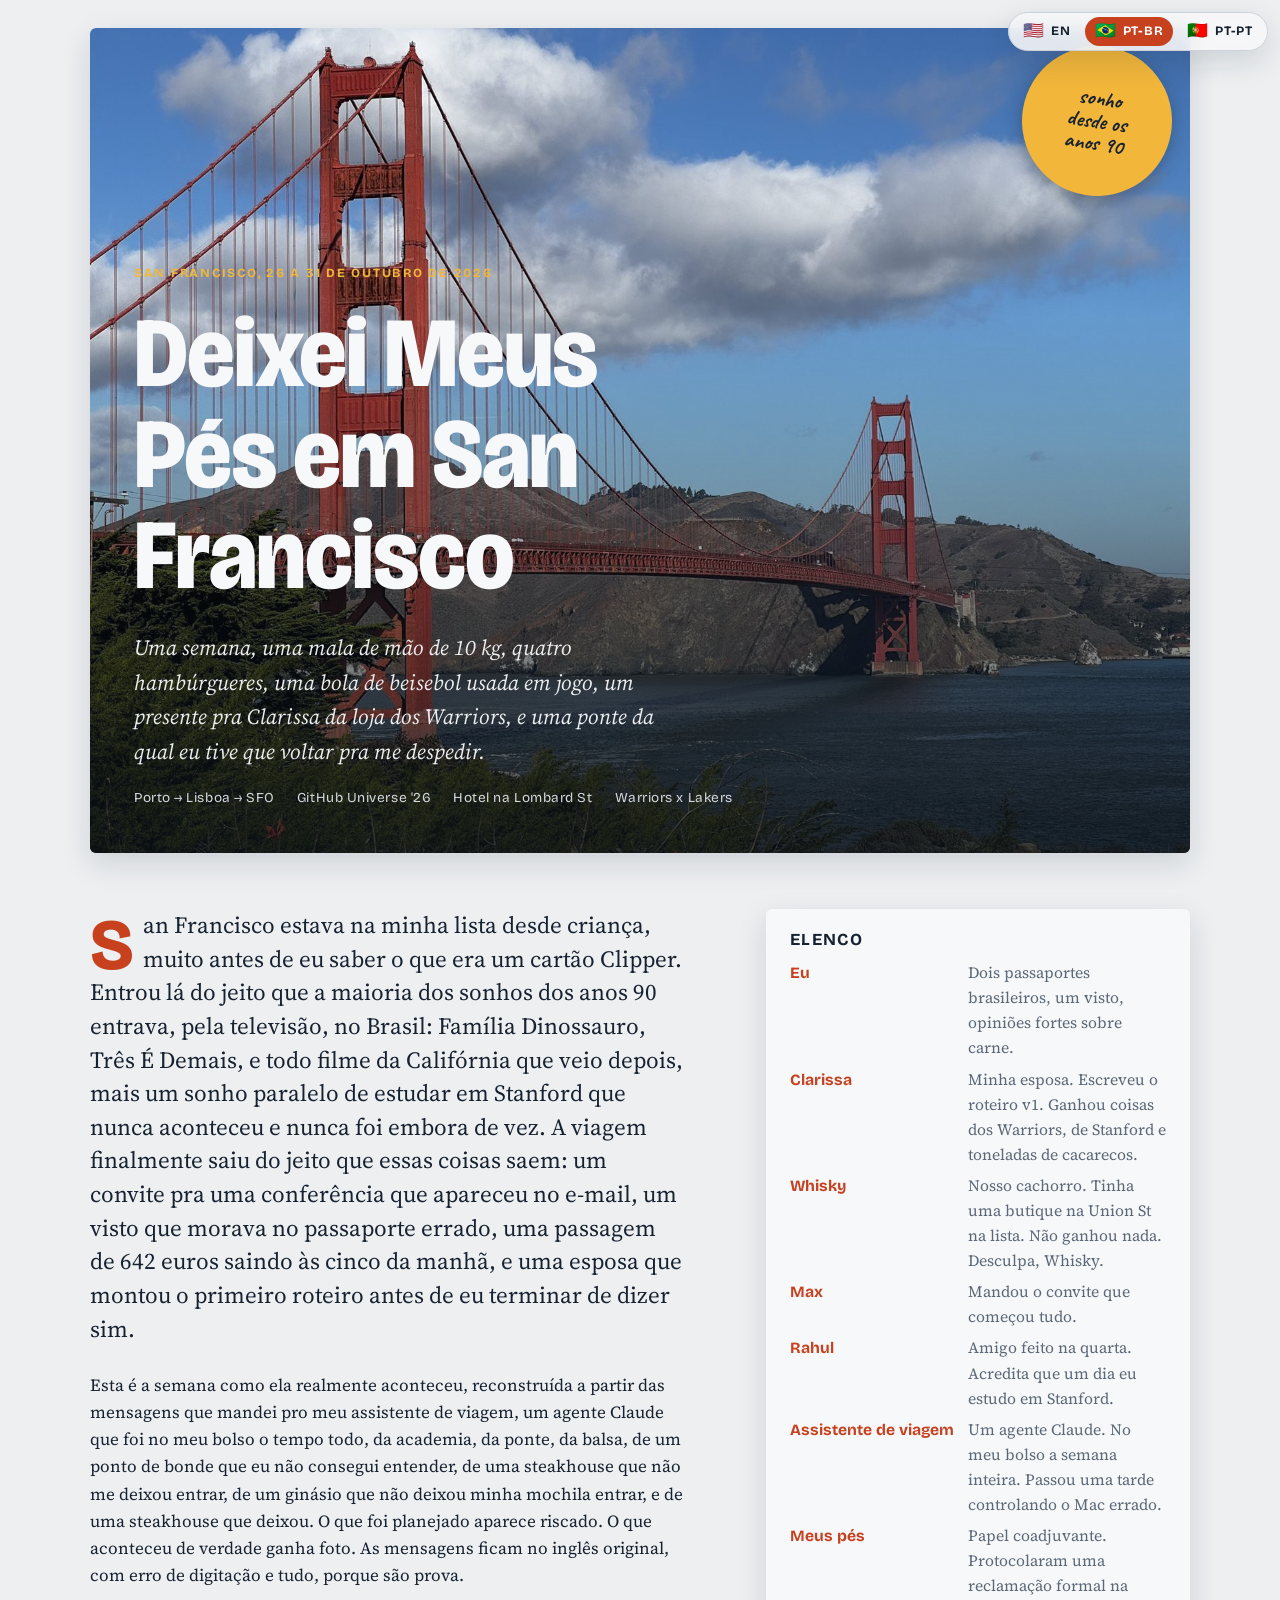
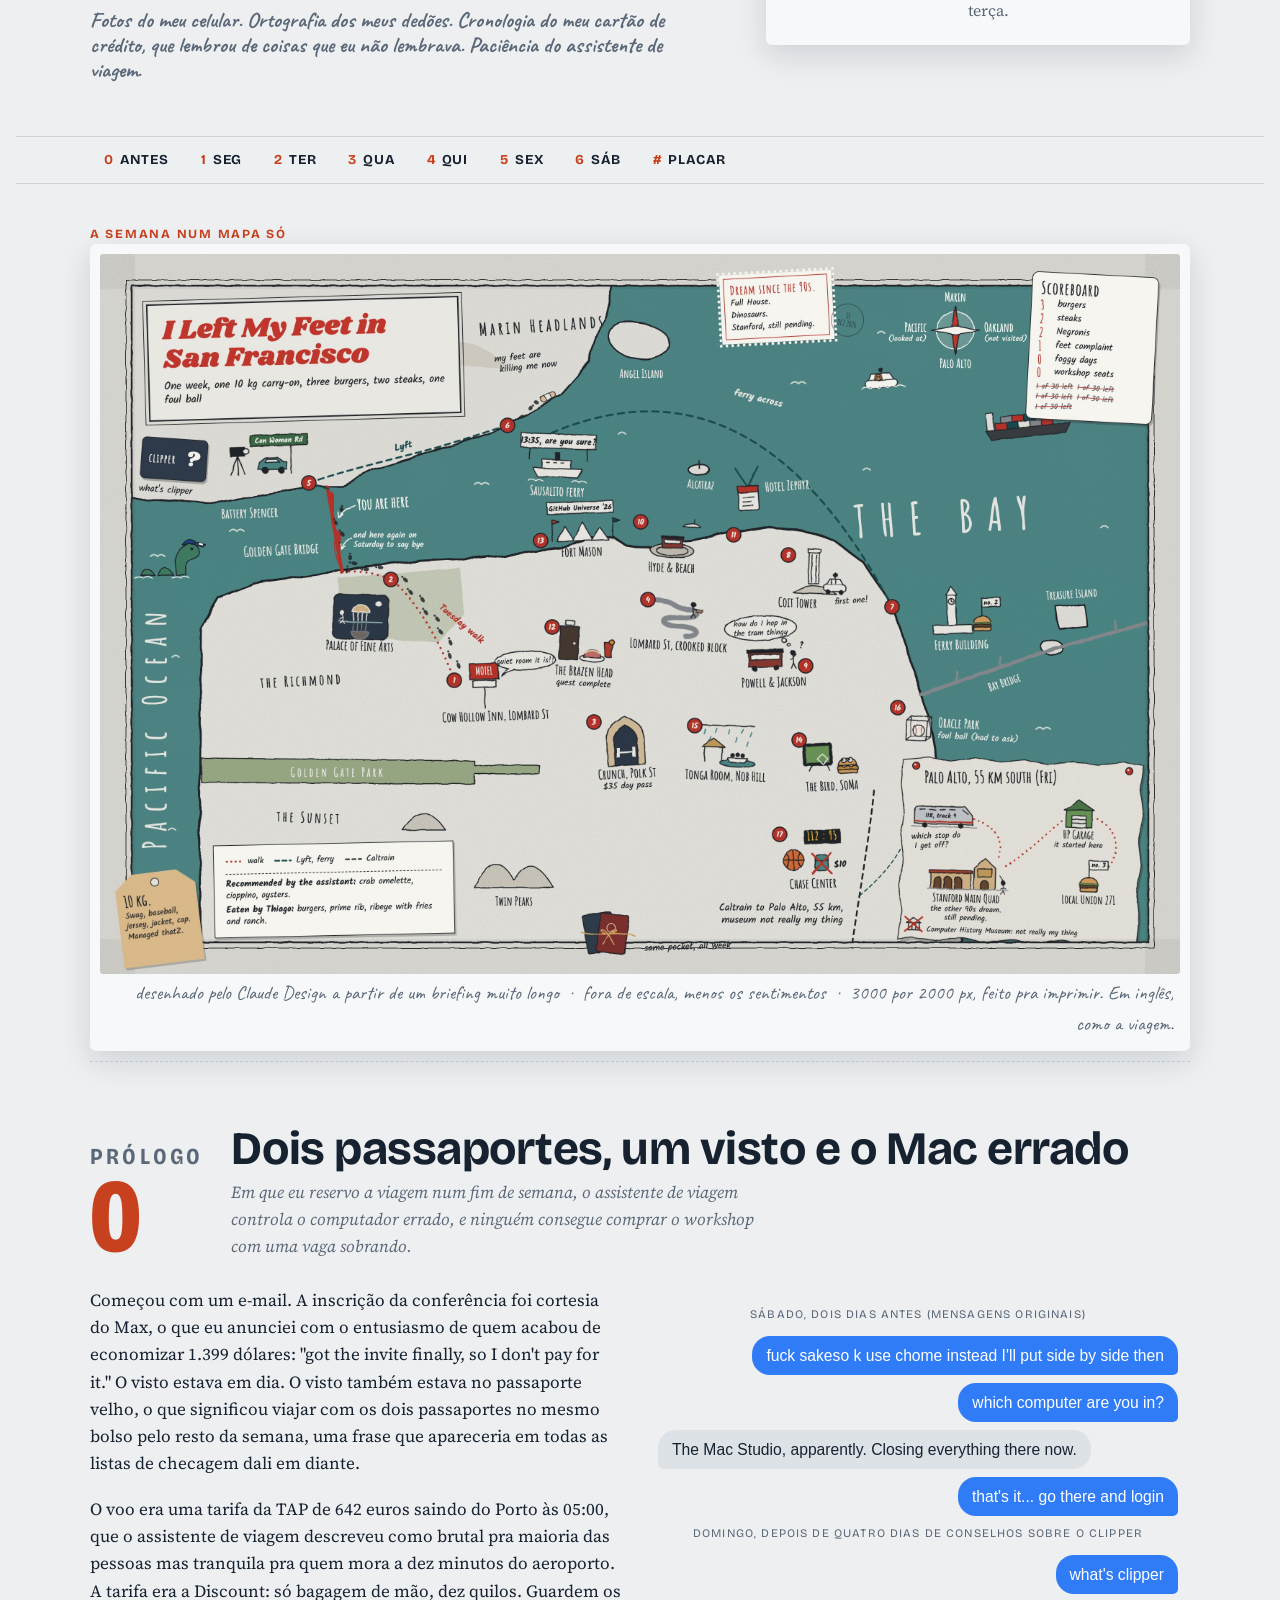
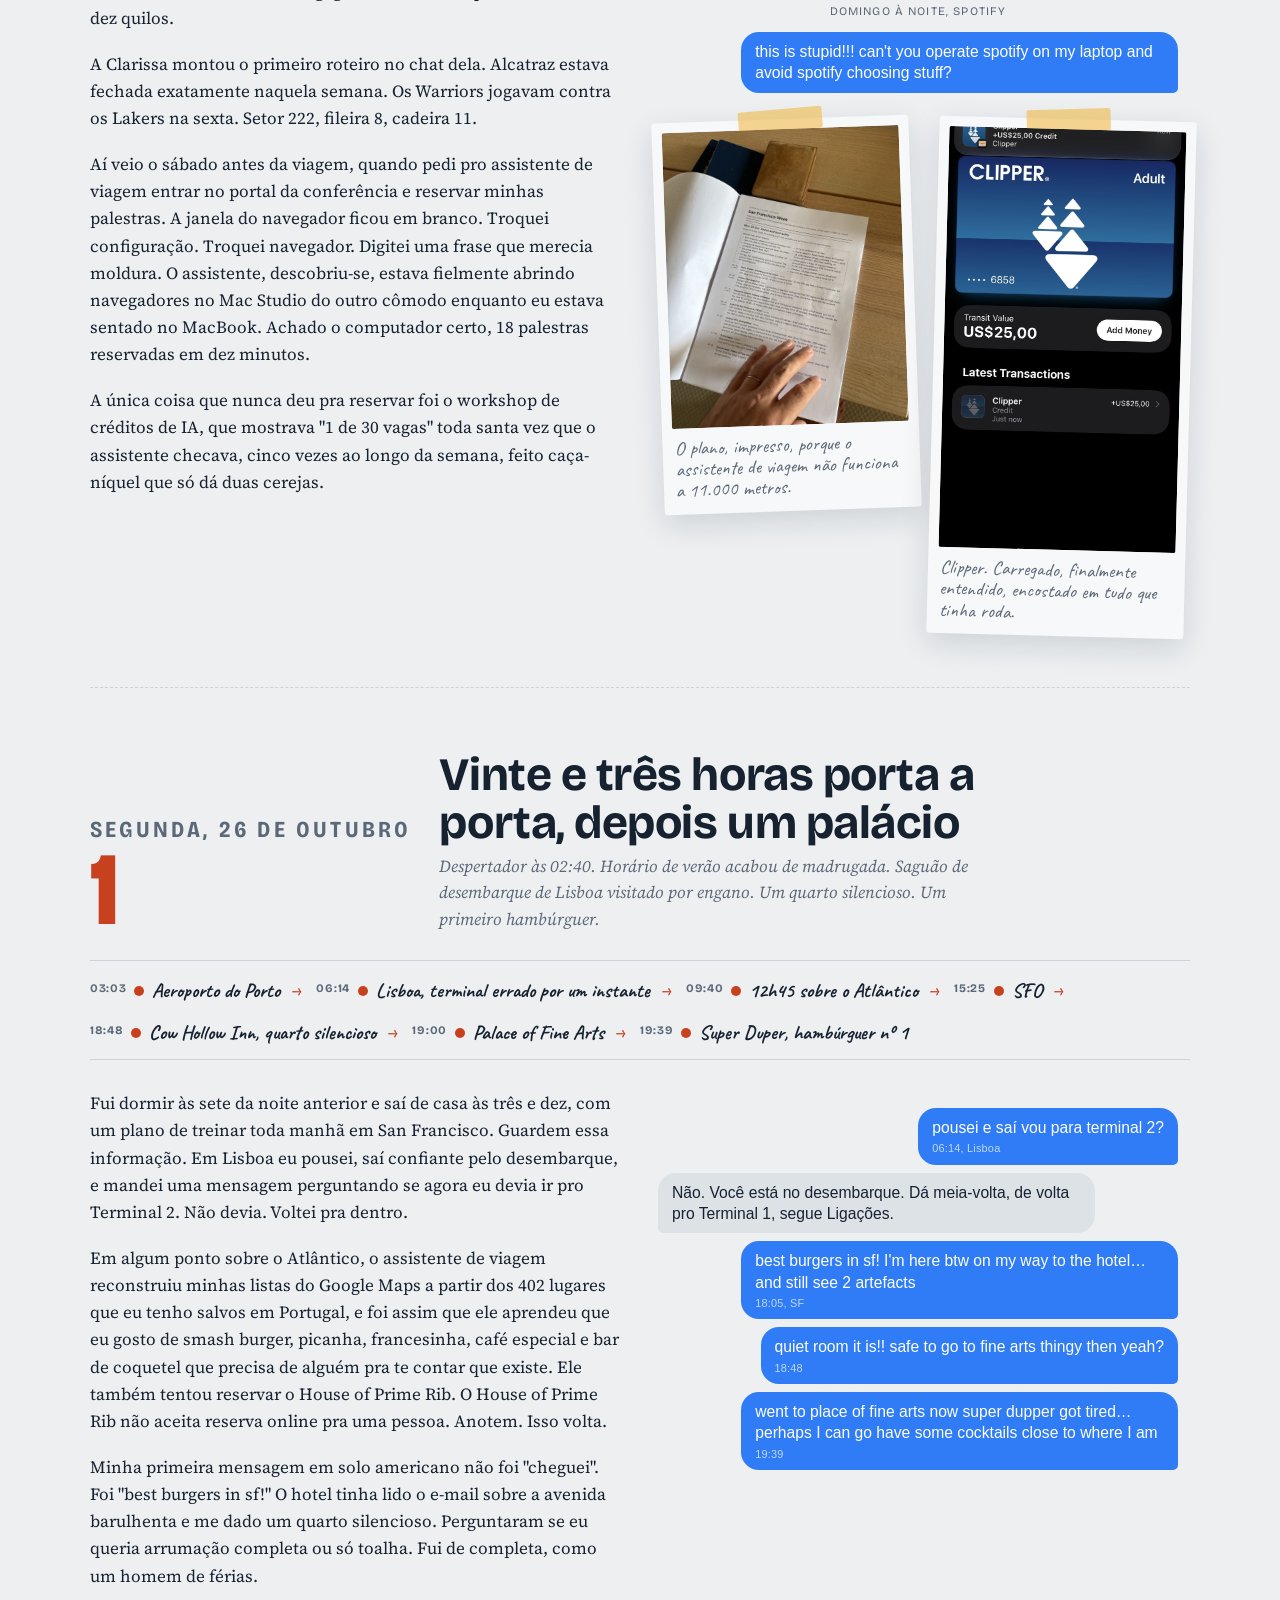
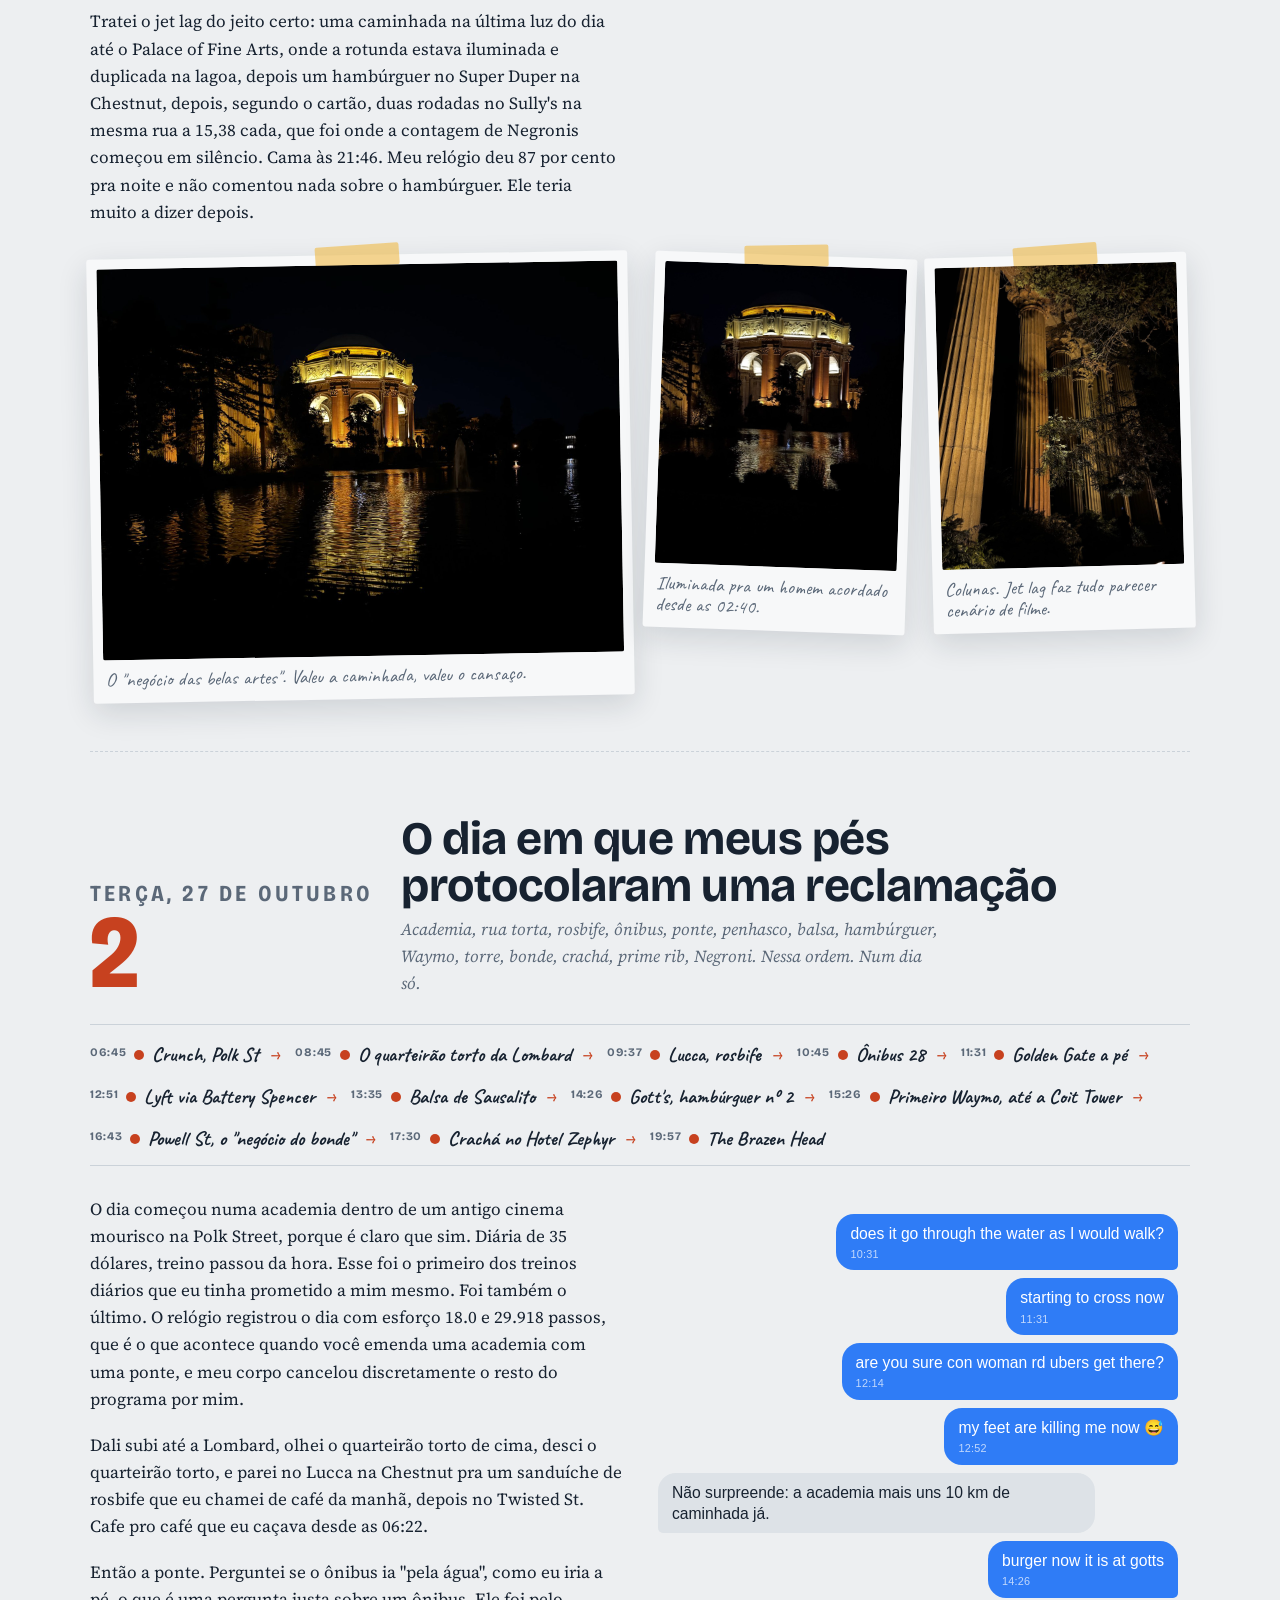
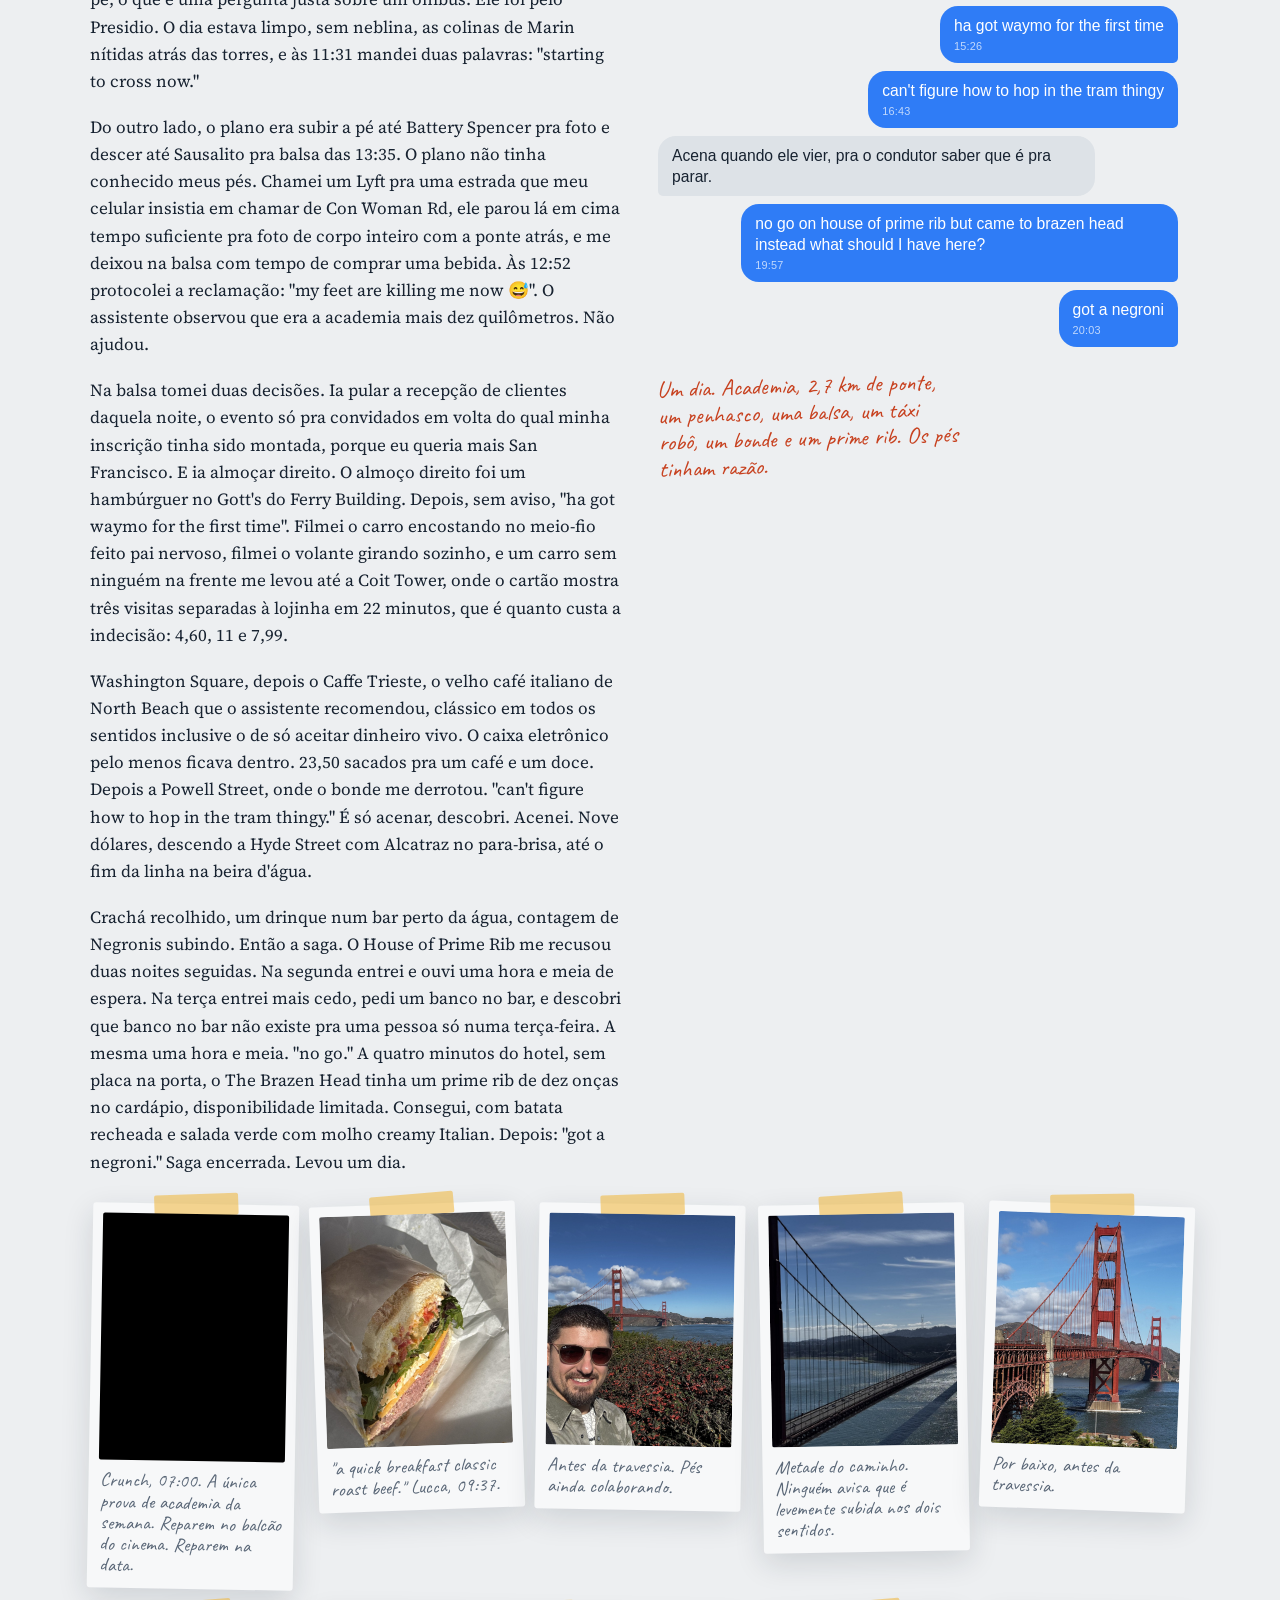
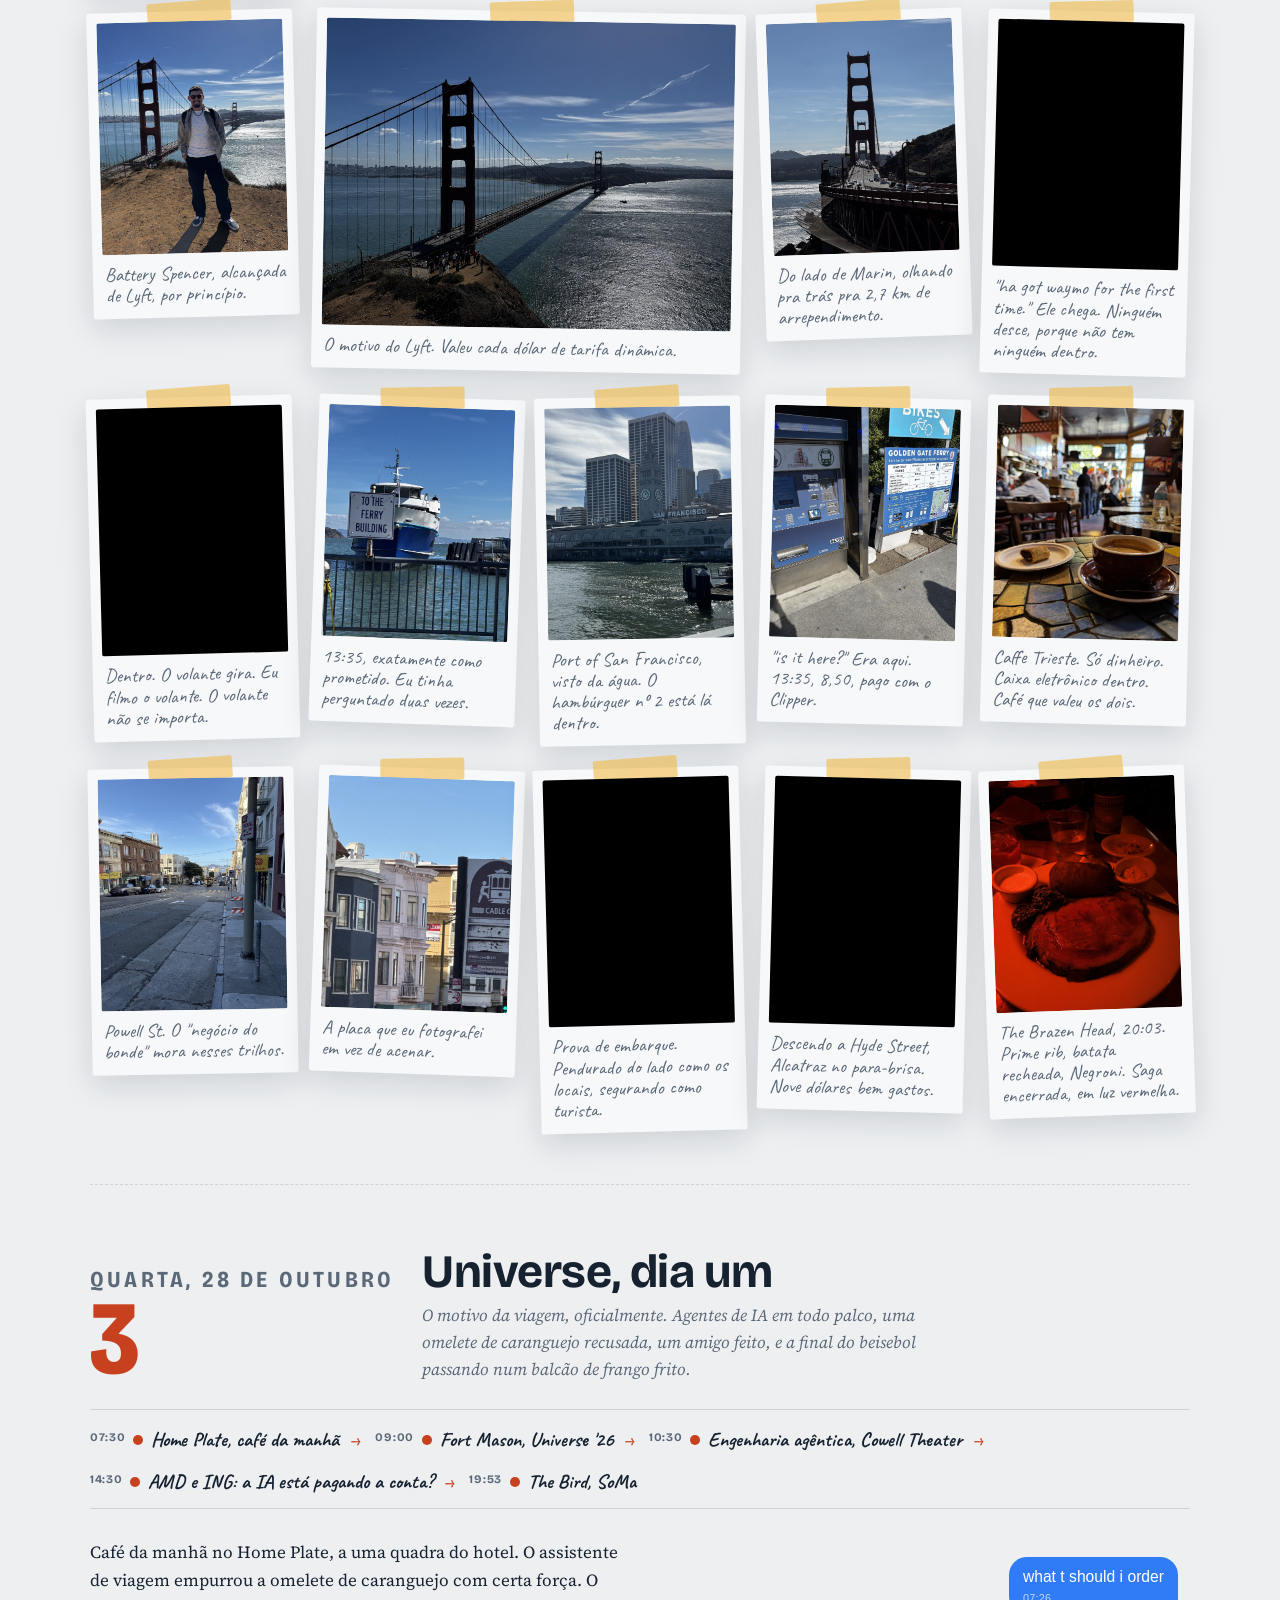
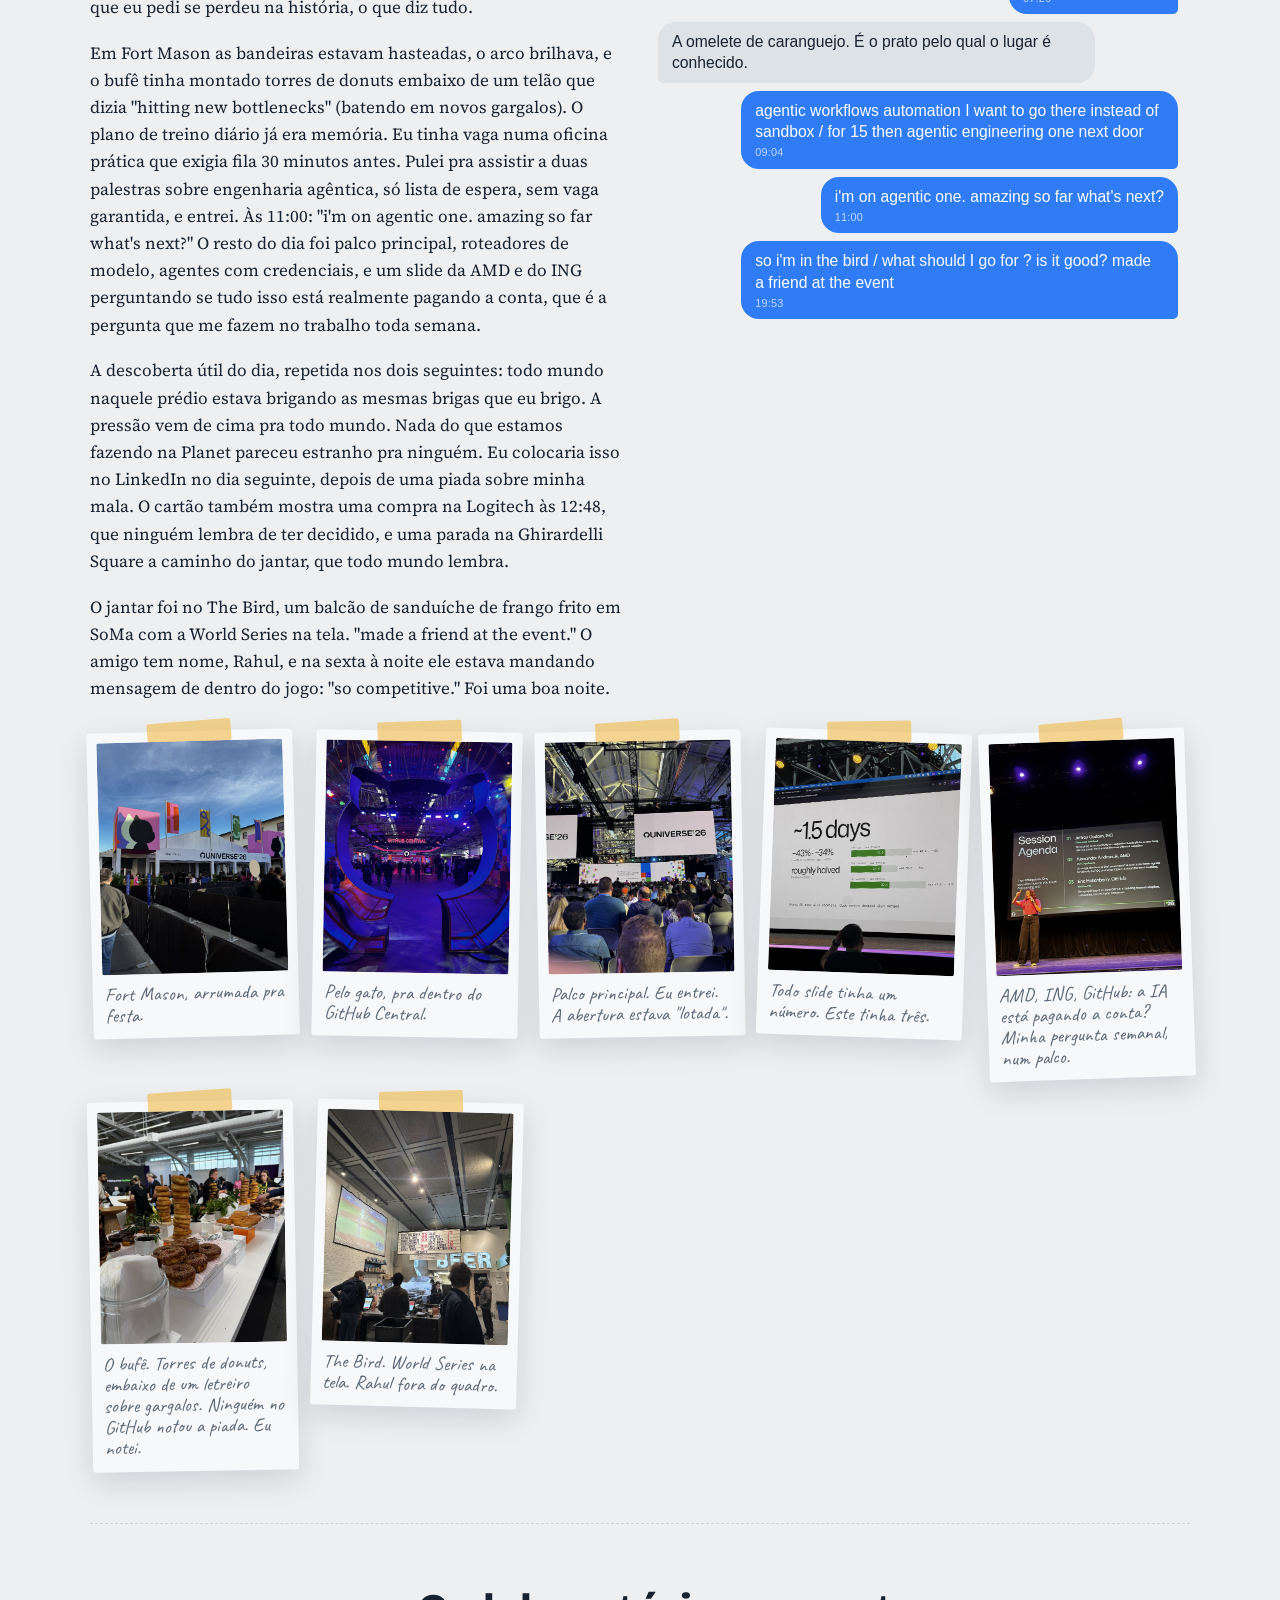
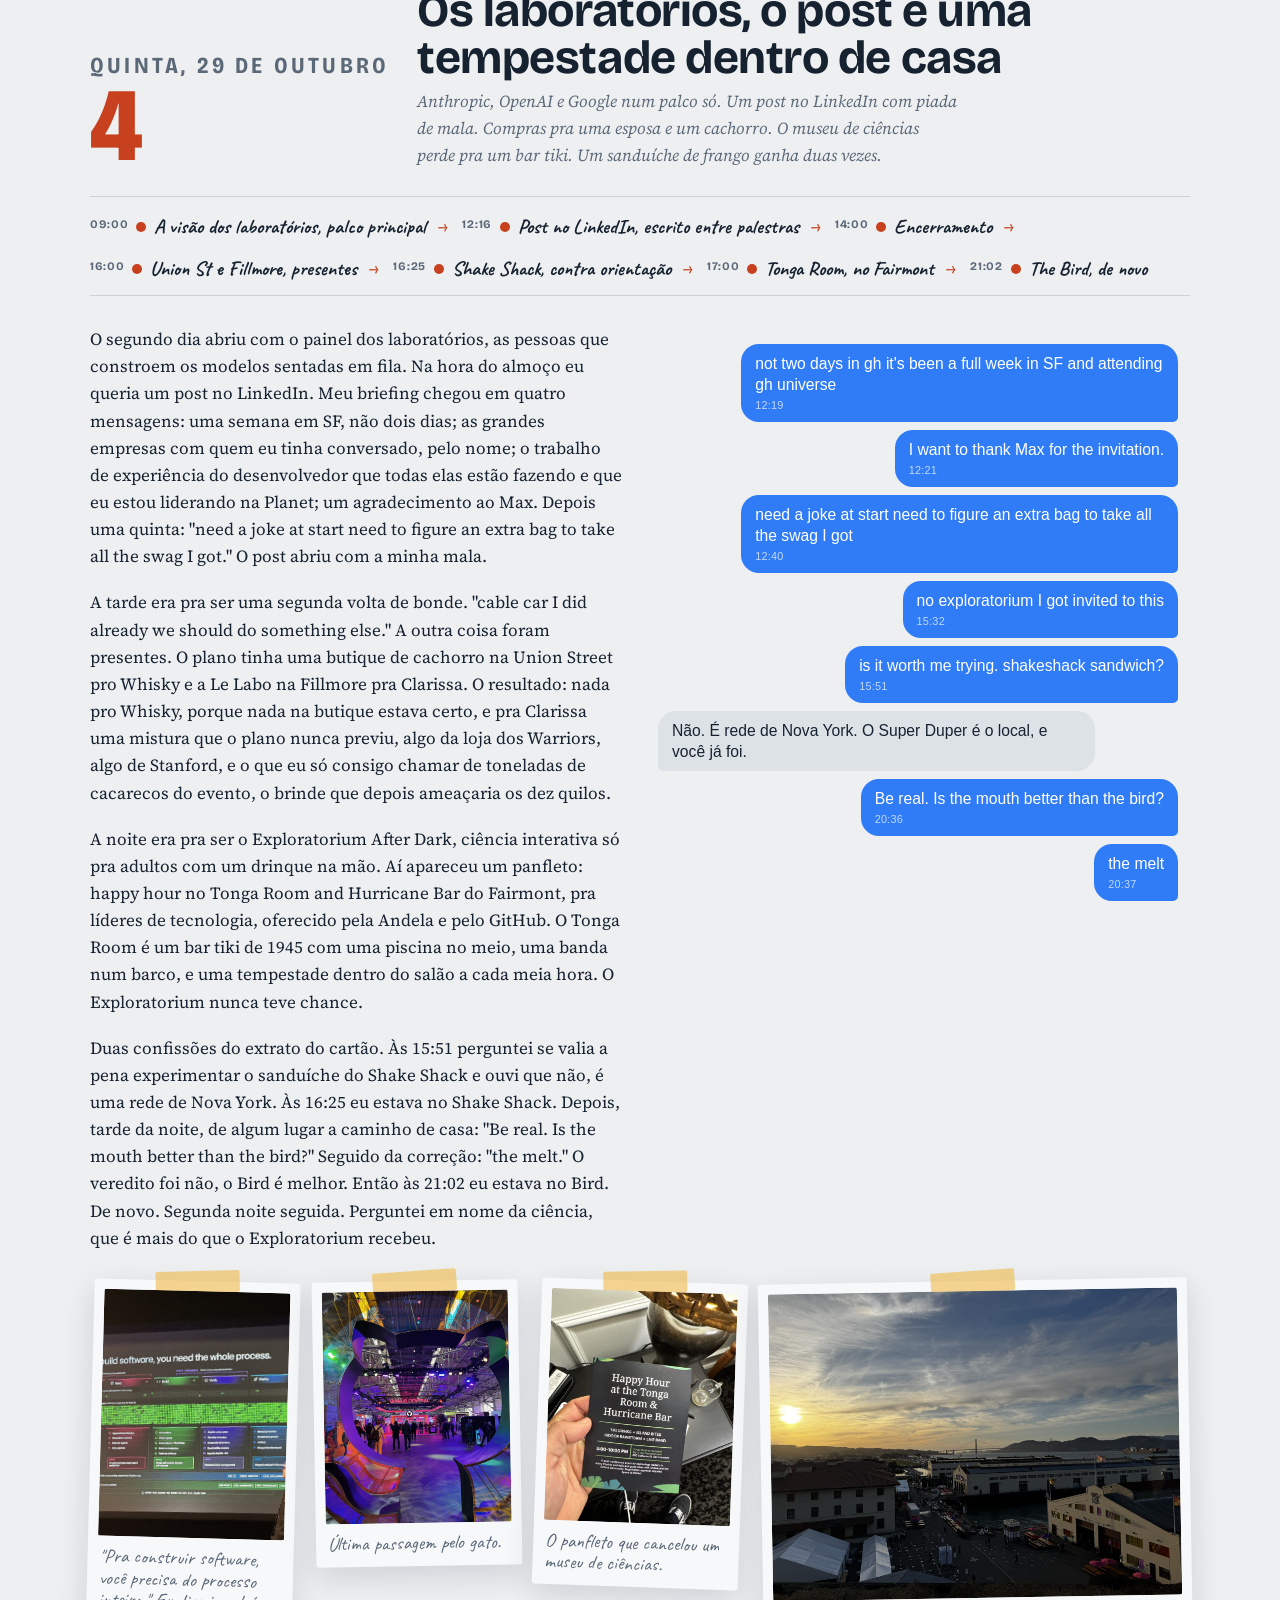
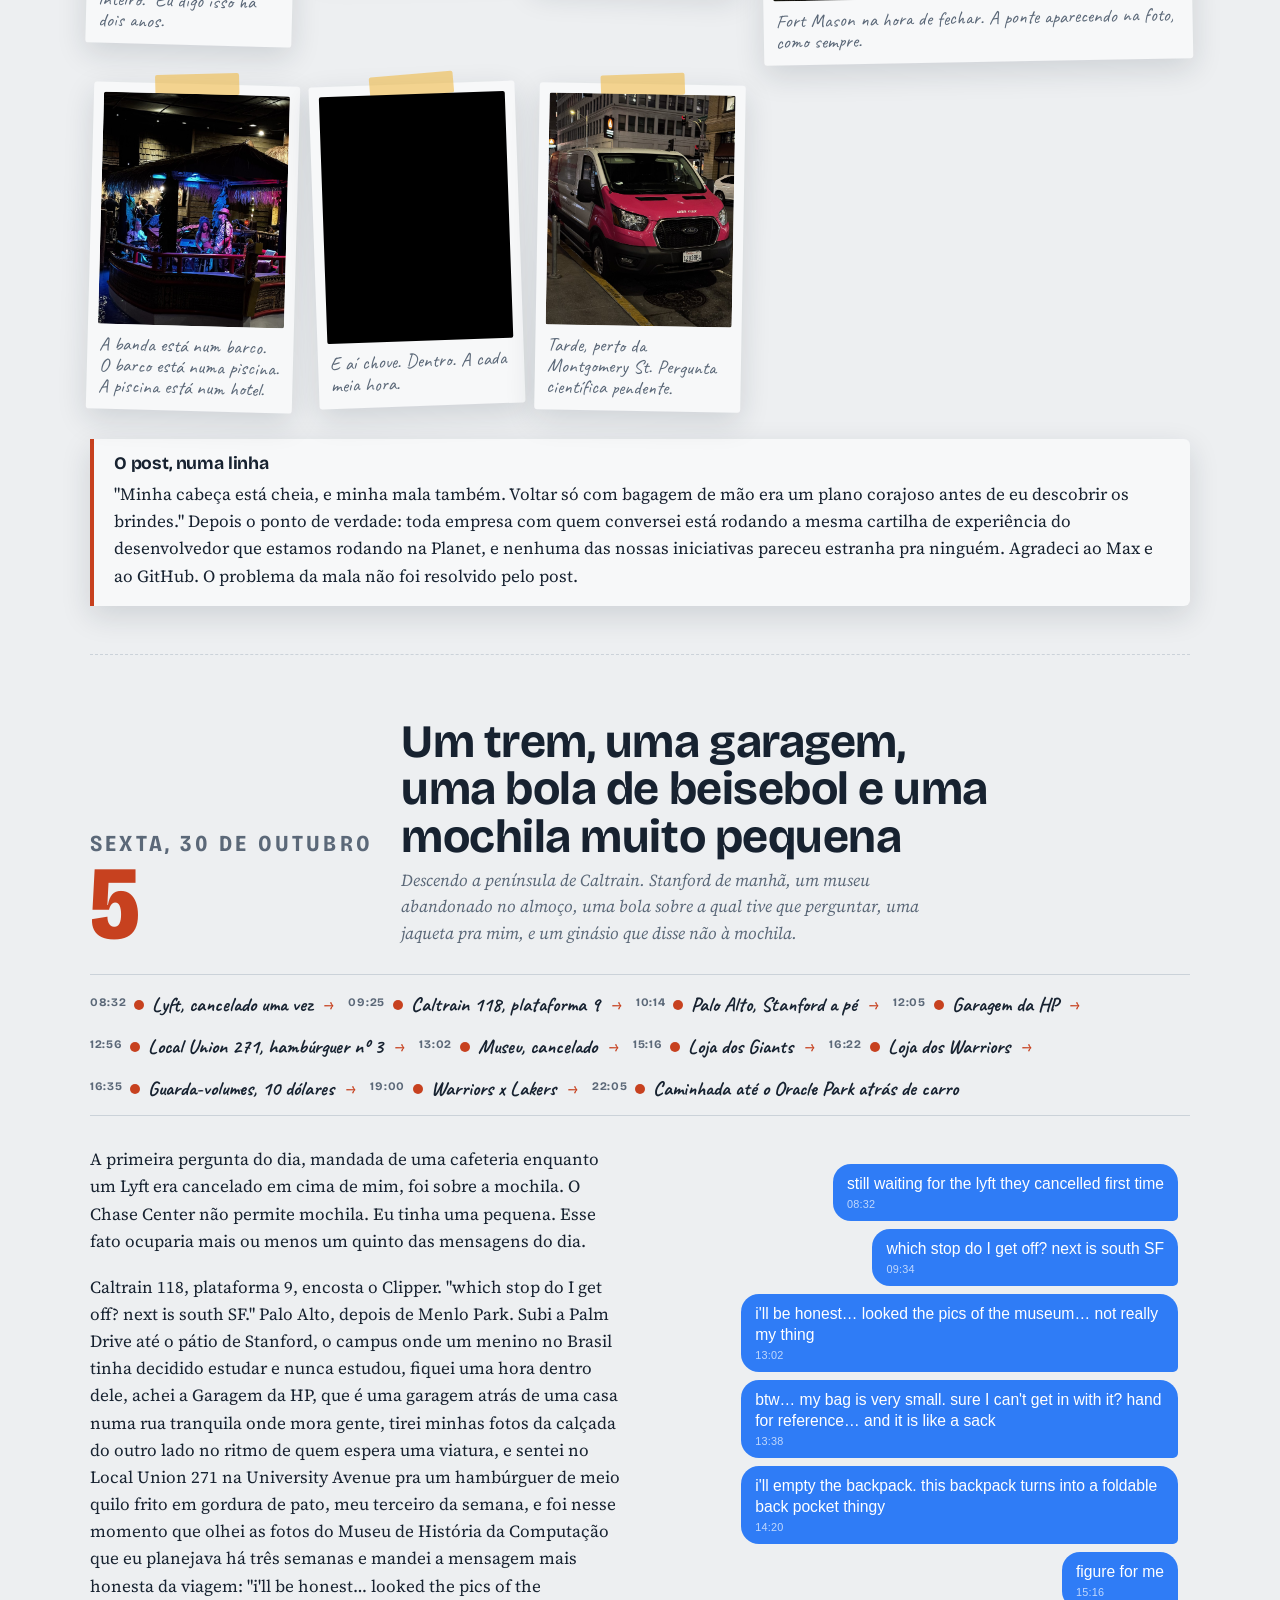
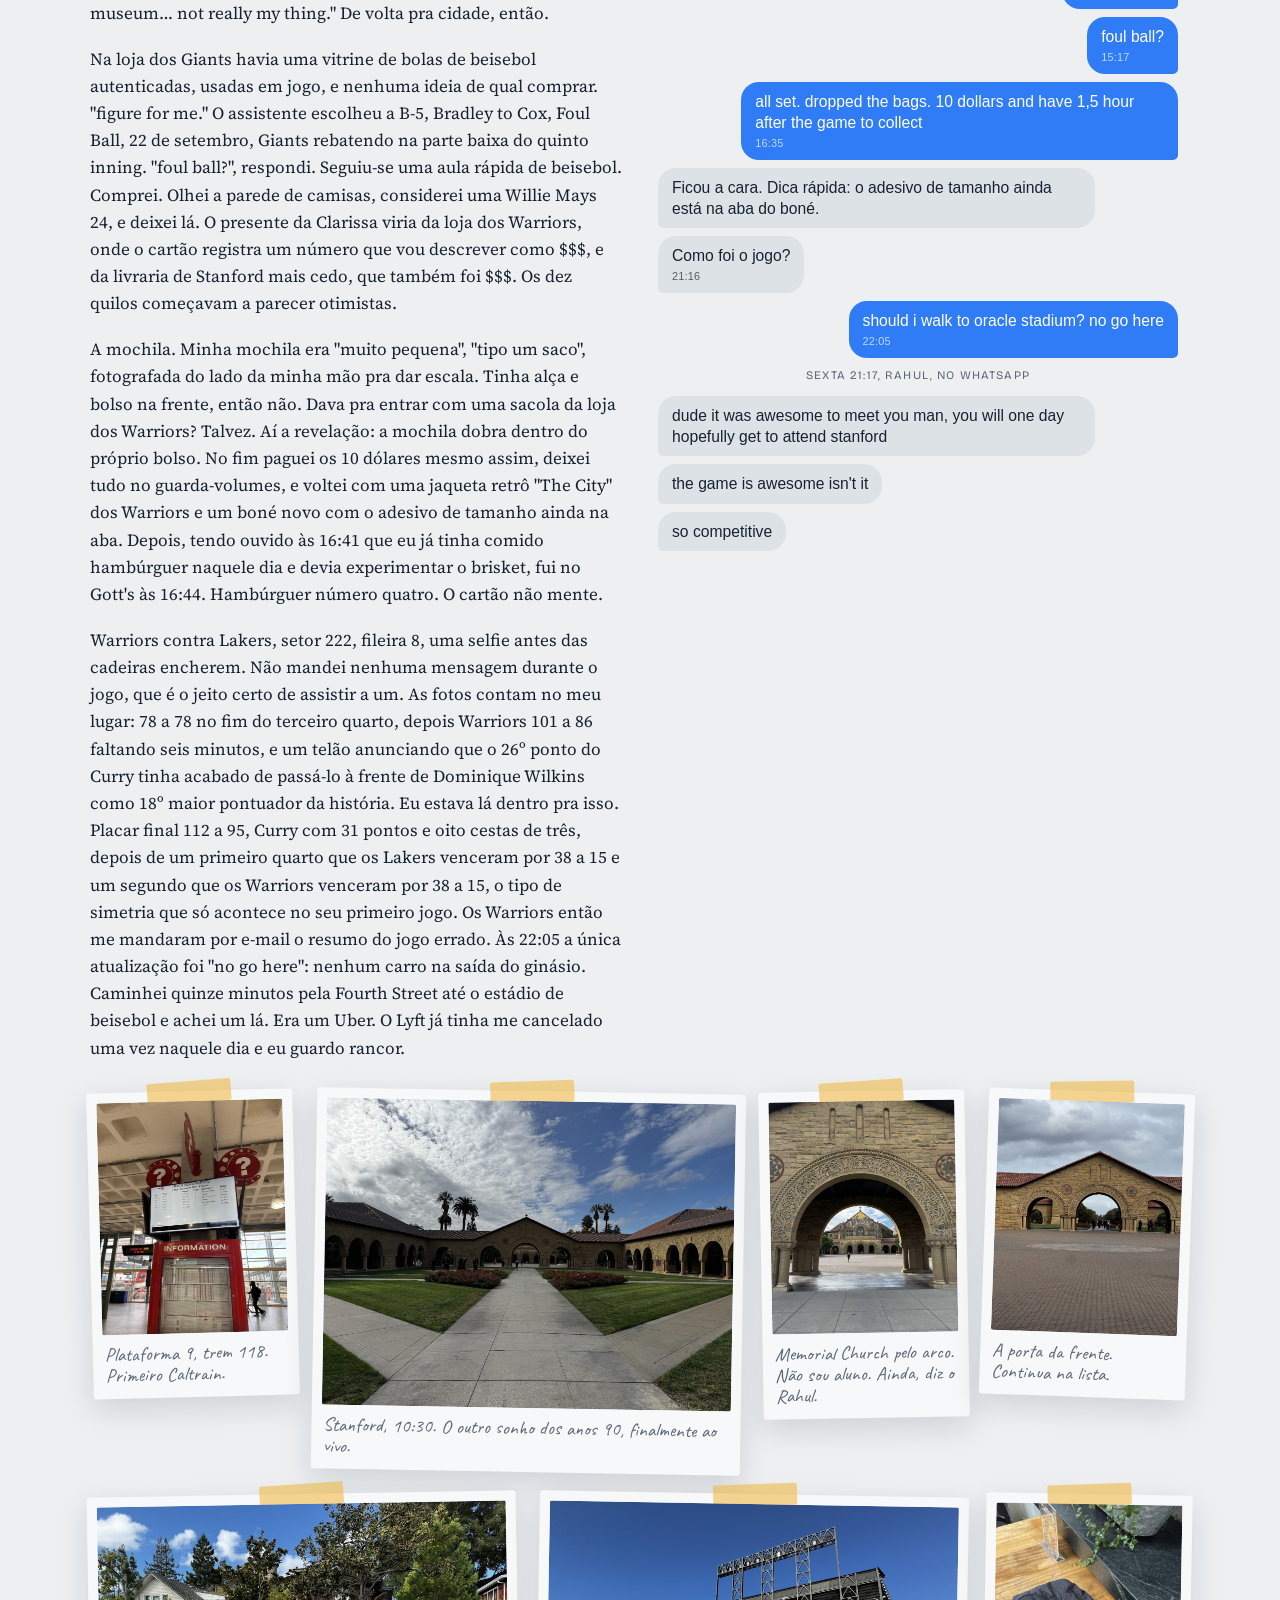
==== public/side-quests/san-francisco/pt-br/index.html @ 5a591983 "Side Quests SF: language pages (en, pt-br, pt-pt), travel assistant, Sunday epilogue One page per la" ====
<!doctype html>
<html lang="pt-BR">
<head>
<meta charset="utf-8">
<meta name="viewport" content="width=device-width, initial-scale=1, viewport-fit=cover">
<meta name="theme-color" content="#0f141a">
<title>Deixei Meus Pés em San Francisco</title>
<link rel="canonical" href="https://charao.dev/side-quests/san-francisco/pt-br/">
<link rel="alternate" hreflang="en" href="https://charao.dev/side-quests/san-francisco/">
<link rel="alternate" hreflang="pt-BR" href="https://charao.dev/side-quests/san-francisco/pt-br/">
<link rel="alternate" hreflang="pt-PT" href="https://charao.dev/side-quests/san-francisco/pt-pt/">
<link rel="alternate" hreflang="x-default" href="https://charao.dev/side-quests/san-francisco/">

<meta name="description" content="Uma semana em San Francisco pra GitHub Universe 2026, em primeira pessoa: 102.837 passos, quatro hambúrgueres, uma bola de beisebol, e uma ponte da qual tive que voltar pra me despedir.">
<meta property="og:type" content="article">
<meta property="og:title" content="Deixei Meus Pés em San Francisco">
<meta property="og:locale" content="pt_BR">
<meta property="og:description" content="Uma semana, uma mala de 10 kg, quatro hambúrgueres, uma bola de beisebol, e uma ponte da qual tive que voltar pra me despedir.">
<meta property="og:url" content="https://charao.dev/side-quests/san-francisco/pt-br/">
<meta property="og:image" content="https://charao.dev/side-quests/san-francisco/img/poster-illustrated.jpg">
<meta name="twitter:card" content="summary_large_image">
<link rel="stylesheet" href="https://fonts.googleapis.com/css2?family=Bricolage+Grotesque:opsz,wdth,wght@12..96,75..100,400..800&family=Source+Serif+4:ital,opsz,wght@0,8..60,400;0,8..60,600;1,8..60,400&family=Caveat:wght@500;700&display=swap">
<style>
/* Layout: one long scroll, a scrapbook told in chapters. Big photos, hand notes in the margins,
   and the actual text messages from the week as the voice. Bridge orange on fog grey. */
:root{
  --bg:#EDEFF1;          /* fog */
  --paper:#F7F8F9;       /* photo mounts, cards */
  --fg:#172230;          /* bay at night */
  --muted:#5B6878;
  --line:#CBD2D9;
  --orange:#C7411F;      /* the bridge */
  --orange-ink:#A33316;
  --bay:#2E6B7C;         /* water */
  --gold:#F1B63A;        /* Warriors, stickers */
  --bubble-me:#2F7CF6;   /* his messages */
  --bubble-them:#DDE2E7; /* the assistant */
  --bubble-them-fg:#172230;
  --shadow:0 10px 30px rgba(23,34,48,.14);
  --tape:rgba(241,182,58,.55);
  --display:"Bricolage Grotesque","Helvetica Neue",Arial,sans-serif;
  --serif:"Source Serif 4",Georgia,"Times New Roman",serif;
  --hand:"Caveat","Comic Sans MS",cursive;
}
@media (prefers-color-scheme: dark){
  :root:not([data-theme="light"]){
    --bg:#0F161E;--paper:#182230;--fg:#E7ECF0;--muted:#9AA7B5;--line:#2C3947;
    --orange:#E8623C;--orange-ink:#F08A6B;--bay:#5FB0C4;--gold:#F4C45A;
    --bubble-me:#2F7CF6;--bubble-them:#263241;--bubble-them-fg:#E7ECF0;
    --shadow:0 10px 30px rgba(0,0,0,.45);--tape:rgba(244,196,90,.45);color-scheme:dark;
  }
}
:root[data-theme="dark"]{
  --bg:#0F161E;--paper:#182230;--fg:#E7ECF0;--muted:#9AA7B5;--line:#2C3947;
  --orange:#E8623C;--orange-ink:#F08A6B;--bay:#5FB0C4;--gold:#F4C45A;
  --bubble-me:#2F7CF6;--bubble-them:#263241;--bubble-them-fg:#E7ECF0;
  --shadow:0 10px 30px rgba(0,0,0,.45);--tape:rgba(244,196,90,.45);color-scheme:dark;
}
*{box-sizing:border-box}
body{margin:0;background:var(--bg);color:var(--fg);font-family:var(--serif);font-size:1.0625rem;line-height:1.6;
  padding-left:max(16px,env(safe-area-inset-left,0px));padding-right:max(16px,env(safe-area-inset-right,0px));padding-block:0;}
body::before{content:"";position:fixed;inset:0 0 auto;height:env(safe-area-inset-top,0px);z-index:10;background:var(--bg)}
img{max-width:100%;display:block}
a{color:var(--orange-ink)}
a:focus-visible,button:focus-visible{outline:3px solid var(--gold);outline-offset:3px}
h1,h2,h3{font-family:var(--display);text-wrap:balance;margin:0;line-height:1.02;letter-spacing:-.01em}
.wrap{max-width:1100px;margin:0 auto}
.prose{max-width:66ch}
.prose p{margin:0 0 1.1em}
.eyebrow{font-family:var(--display);font-weight:700;font-size:.78rem;letter-spacing:.14em;text-transform:uppercase;color:var(--orange)}
.hand{font-family:var(--hand);font-weight:700;font-size:1.35rem;line-height:1.15;color:var(--muted)}
.hand.orange{color:var(--orange)}


/* language toggle */
.langbar{position:fixed;top:calc(env(safe-area-inset-top,0px) + 12px);right:max(12px,env(safe-area-inset-right,0px));z-index:20;display:flex;gap:4px;background:color-mix(in srgb,var(--paper) 88%,transparent);backdrop-filter:blur(8px);border:1px solid var(--line);border-radius:999px;padding:4px;box-shadow:var(--shadow)}
.langbar a{text-decoration:none;appearance:none;border:0;background:transparent;color:var(--fg);font-family:var(--display);font-weight:700;font-size:.8rem;letter-spacing:.06em;padding:6px 10px;border-radius:999px;cursor:pointer;display:flex;align-items:center;gap:6px;line-height:1}
.langbar a[aria-current="page"]{background:var(--orange);color:#fff}
.langbar .flag{font-size:1.05rem;line-height:1}

/* image loader */
.ph img,.ph video,.mapcard-img img,.cover-art img{opacity:0;transition:opacity .5s ease}
.ph img.ld,.ph video.ld,.mapcard-img img.ld,.cover-art img.ld{opacity:1}
.ph,.mapcard-img,.cover-art{position:relative}
.ph::after,.mapcard-img::after,.cover-art::after{content:"";position:absolute;inset:10px 10px 44px;border-radius:3px;background:linear-gradient(100deg,color-mix(in srgb,var(--line) 55%,transparent) 30%,color-mix(in srgb,var(--paper) 90%,#fff) 50%,color-mix(in srgb,var(--line) 55%,transparent) 70%);background-size:220% 100%;animation:shimmer 1.3s linear infinite;pointer-events:none;z-index:0}
.mapcard-img::after{inset:10px 10px 36px}
.cover-art::after{inset:0;border-radius:6px}
.ph.ld::after,.mapcard-img.ld::after,.cover-art.ld::after{display:none}
.ph img,.ph video,.mapcard-img img{position:relative;z-index:1}
.cover-art img{position:relative;z-index:0}
.cover-art .cover-text,.cover-art .sticker{z-index:2}
@keyframes shimmer{from{background-position:200% 0}to{background-position:-20% 0}}
@media (prefers-reduced-motion:reduce){.ph::after,.mapcard-img::after,.cover-art::after{animation:none}}
/* cover */
.cover{position:relative;margin:0 auto;max-width:1100px;padding-block:28px 0}
.cover-art{position:relative;border-radius:6px;overflow:hidden;aspect-ratio:4/3;max-width:100%;background:var(--paper);box-shadow:var(--shadow)}
.cover-art img{width:100%;height:100%;object-fit:cover}
.cover-art::before{content:"";position:absolute;inset:0;z-index:1;background:linear-gradient(180deg,rgba(10,16,22,0) 35%,rgba(10,16,22,.78) 100%)}
.cover-text{position:absolute;left:0;right:0;bottom:0;padding:clamp(18px,4vw,44px);color:#F7F8F9;z-index:1}
.cover-text .eyebrow{color:var(--gold)}
.cover h1{font-size:clamp(2.4rem,8.5vw,6.2rem);font-weight:800;font-stretch:90%;color:#F7F8F9;margin:.2em 0 .25em;max-width:12ch}
.cover-sub{font-family:var(--serif);font-style:italic;font-size:clamp(1rem,2.2vw,1.35rem);max-width:48ch;margin:0;opacity:.95}
.cover-meta{display:flex;flex-wrap:wrap;gap:10px 22px;margin-top:18px;font-family:var(--display);font-size:.85rem;letter-spacing:.04em;color:#E7ECF0;opacity:.9}
.sticker{position:absolute;top:18px;right:18px;width:clamp(96px,16vw,150px);aspect-ratio:1;border-radius:50%;background:var(--gold);color:#172230;
  display:grid;place-items:center;text-align:center;font-family:var(--hand);font-weight:700;font-size:clamp(.95rem,2vw,1.35rem);line-height:1.05;transform:rotate(9deg);box-shadow:0 6px 18px rgba(0,0,0,.25);padding:10px;z-index:2}

/* intro */
.intro{display:grid;grid-template-columns:1.2fr .8fr;gap:40px;align-items:start;padding-block:56px 20px}
.intro .lede{font-size:clamp(1.2rem,2vw,1.45rem);line-height:1.45}
.intro .lede::first-letter{font-family:var(--display);font-weight:800;font-size:3.1em;float:left;line-height:.85;padding:.08em .12em 0 0;color:var(--orange)}
.cast{background:var(--paper);border-radius:6px;padding:22px 24px;box-shadow:var(--shadow)}
.cast h3{font-size:1.05rem;margin-bottom:12px;text-transform:uppercase;letter-spacing:.08em}
.cast dl{margin:0;display:grid;grid-template-columns:auto 1fr;gap:6px 14px;font-size:.98rem}
.cast dt{font-family:var(--display);font-weight:700;color:var(--orange)}
.cast dd{margin:0;color:var(--muted)}

/* day nav */
.daynav{position:sticky;top:env(safe-area-inset-top,0px);z-index:5;background:color-mix(in srgb,var(--bg) 88%,transparent);backdrop-filter:blur(8px);
  border-top:1px solid var(--line);border-bottom:1px solid var(--line);margin-block:10px 0}
.daynav ul{list-style:none;margin:0 auto;padding:0 200px 0 0;scroll-padding-inline:0 200px;max-width:1100px;display:flex;gap:4px;overflow-x:auto;scrollbar-width:none}
.daynav li{flex:0 0 auto}
.daynav a{display:block;padding:12px 14px;font-family:var(--display);font-weight:700;font-size:.85rem;letter-spacing:.06em;text-transform:uppercase;text-decoration:none;color:var(--fg)}
.daynav a span{color:var(--orange);margin-right:6px}
.daynav a{position:relative;transition:color .25s}
.daynav a::after{content:"";position:absolute;left:14px;right:14px;bottom:0;height:3px;border-radius:3px 3px 0 0;background:var(--orange);transform:scaleX(0);transform-origin:left;transition:transform .3s ease}
.daynav a.on::after{transform:scaleX(1)}
.daynav a.on{color:var(--orange)}
.daynav a.on span{background:var(--orange);color:#fff;border-radius:999px;padding:1px 6px;margin-right:7px}

/* map */
.mapwrap{padding-block:40px 10px}
.mapcard{background:var(--paper);border-radius:6px;box-shadow:var(--shadow);padding:18px 18px 8px;position:relative}
.mapcard svg{width:100%;height:auto;display:block}
.mapcard-img{padding:10px 10px 4px}
.mapcard-img img{width:100%;height:auto;border-radius:3px}
.mapcard .legend{font-family:var(--hand);font-size:1.2rem;color:var(--muted);text-align:right;padding:4px 6px 8px}
.maplegend{list-style:none;margin:14px 0 4px;padding:0 4px;columns:3;column-gap:24px;font-family:var(--hand);font-weight:700;font-size:1.2rem;line-height:1.25;color:var(--fg)}
.maplegend li{break-inside:avoid;display:flex;align-items:center;gap:8px;margin:0 0 6px}
.maplegend b{flex:0 0 auto;width:22px;height:22px;border-radius:50%;background:var(--orange);color:#fff;font-family:var(--display);font-size:.72rem;font-weight:800;display:grid;place-items:center}
@media (max-width:760px){.maplegend{columns:2}}
@media (max-width:460px){.maplegend{columns:1}}

/* chapters */
.chapter{padding-block:64px 24px;border-top:1px dashed var(--line)}
.chapter header{display:grid;grid-template-columns:auto 1fr;gap:18px 28px;align-items:end;margin-bottom:26px}
.daynum{font-family:var(--display);font-weight:800;font-size:clamp(3.5rem,9vw,6.5rem);line-height:.85;color:var(--orange);font-stretch:85%}
.daynum small{display:block;font-size:.22em;letter-spacing:.14em;text-transform:uppercase;color:var(--muted);font-weight:700;margin-bottom:6px}
.chapter h2{font-size:clamp(1.7rem,4vw,2.9rem);font-weight:700}
.chapter .dek{font-style:italic;color:var(--muted);margin:.4em 0 0;max-width:60ch;font-size:1.05rem}

.route{list-style:none;margin:0 0 30px;padding:14px 0 10px;display:flex;flex-wrap:wrap;gap:10px 0;align-items:center;font-family:var(--hand);font-size:1.25rem;font-weight:700;color:var(--fg);border-block:1px solid var(--line)}
.route li{display:flex;align-items:center;gap:8px;padding-right:14px}
.route li::after{content:"→";color:var(--orange);font-family:var(--display);font-weight:400;font-size:1rem;margin-left:4px}
.route li:last-child::after{content:""}
.route b{display:inline-block;width:10px;height:10px;border-radius:50%;background:var(--orange);flex:0 0 auto}
.route .t{font-family:var(--display);font-weight:700;font-size:.72rem;letter-spacing:.06em;color:var(--muted);align-self:flex-start;margin-top:.35em}

.grid{display:grid;grid-template-columns:minmax(0,1fr) minmax(0,1fr);gap:36px;align-items:start}
.grid > *{min-width:0}

/* photos */
.photos{display:grid;gap:22px 18px;grid-template-columns:repeat(auto-fit,minmax(200px,1fr));margin:10px 0 28px;align-items:start}
.ph{margin:0;background:var(--paper);padding:10px 10px 12px;box-shadow:var(--shadow);border-radius:3px;position:relative;transform:rotate(var(--r,0deg));transition:transform .25s ease}
.ph:hover{transform:rotate(0deg) scale(1.02);z-index:2}
.ph img{width:100%;aspect-ratio:var(--ar,4/5);object-fit:cover;border-radius:2px;max-width:100%}
.ph figcaption{font-family:var(--hand);font-size:1.2rem;line-height:1.1;color:var(--muted);padding:10px 2px 0}
.ph::before{content:"";position:absolute;top:-10px;left:50%;width:84px;height:22px;margin-left:-42px;background:var(--tape);transform:rotate(-3deg);border-radius:2px}
.ph.wide{grid-column:span 2}
.ph.tall img{--ar:3/4}
.ph video{width:100%;aspect-ratio:var(--ar,4/3);object-fit:cover;border-radius:2px;max-width:100%;display:block;background:#000}
@media (max-width:560px){.ph.wide{grid-column:span 1}}

/* messages */
.chat{display:flex;flex-direction:column;gap:8px;margin:18px 0 26px;max-width:520px}
.chat .label{font-family:var(--display);font-size:.72rem;letter-spacing:.1em;text-transform:uppercase;color:var(--muted);text-align:center;margin-bottom:4px}
.msg{max-width:84%;padding:9px 14px;border-radius:18px;font-family:-apple-system,BlinkMacSystemFont,"Segoe UI",Roboto,Helvetica,Arial,sans-serif;font-size:.98rem;line-height:1.35;position:relative}
.msg.me{align-self:flex-end;background:var(--bubble-me);color:#fff;border-bottom-right-radius:5px}
.msg.them{align-self:flex-start;background:var(--bubble-them);color:var(--bubble-them-fg);border-bottom-left-radius:5px}
.msg time{display:block;font-size:.68rem;opacity:.7;margin-top:3px;letter-spacing:.02em}

/* callouts */
.note{font-family:var(--hand);font-size:1.45rem;line-height:1.15;color:var(--orange);transform:rotate(-1.5deg);margin:6px 0 18px;max-width:30ch}
.aside{background:var(--paper);border-left:4px solid var(--orange);padding:16px 20px;border-radius:0 6px 6px 0;margin:10px 0 24px;box-shadow:var(--shadow)}
.aside h3{font-size:1.1rem;margin-bottom:8px}
.aside p{margin:0 0 .6em}
.aside p:last-child{margin:0}
.strike{text-decoration:line-through;text-decoration-color:var(--orange);text-decoration-thickness:2px;color:var(--muted)}

/* tally */
.tally{padding-block:56px 20px;border-top:1px dashed var(--line)}
.board{display:grid;grid-template-columns:repeat(auto-fit,minmax(150px,1fr));gap:14px;margin-top:24px}
.tile{background:var(--paper);border-radius:6px;padding:18px 16px 14px;box-shadow:var(--shadow);display:flex;flex-direction:column;gap:4px;min-width:0}
.tile .n{font-family:var(--display);font-weight:800;font-size:clamp(2.4rem,5vw,3.4rem);line-height:.9;color:var(--orange);font-variant-numeric:tabular-nums}
.tile .l{font-family:var(--display);font-weight:700;font-size:.82rem;letter-spacing:.06em;text-transform:uppercase}
.tile .s{font-family:var(--hand);font-size:1.15rem;line-height:1.1;color:var(--muted)}

/* firsts */
.firsts{display:flex;flex-wrap:wrap;gap:18px;margin-top:22px}
.badge{width:150px;aspect-ratio:1;border-radius:50%;display:grid;place-items:center;text-align:center;padding:16px;font-family:var(--hand);font-weight:700;font-size:1.2rem;line-height:1.05;
  background:var(--paper);border:3px dashed var(--orange);color:var(--fg);transform:rotate(var(--r,0deg));box-shadow:var(--shadow)}
.badge small{display:block;font-family:var(--display);font-size:.62rem;letter-spacing:.1em;text-transform:uppercase;color:var(--muted);margin-top:4px}
.badge.gold{background:var(--gold);color:#172230;border-style:solid;border-color:transparent}
.badge.gold small{color:#4a3a10}

/* two column gag */
.vs{display:grid;grid-template-columns:1fr 1fr;gap:0;border:1px solid var(--line);border-radius:6px;overflow:hidden;margin-top:22px;background:var(--paper);box-shadow:var(--shadow)}
.vs > div{padding:18px 20px;min-width:0}
.vs > div + div{border-left:1px solid var(--line)}
.vs h3{font-size:.85rem;letter-spacing:.1em;text-transform:uppercase;margin-bottom:10px}
.vs ul{margin:0;padding-left:1.1em}
.vs li{margin:0 0 .4em}
.vs .them h3{color:var(--bay)}
.vs .me h3{color:var(--orange)}

/* planned vs done */
.plan{columns:2;column-gap:40px;margin-top:18px;padding-left:1.2em}
.plan li{break-inside:avoid;margin-bottom:.45em}
.plan .done{color:var(--fg)}
.plan .done::after{content:" ✓";color:var(--orange);font-family:var(--display);font-weight:800}

/* closing */
.closing{padding-block:60px 70px;border-top:1px dashed var(--line)}
.closing .grid{align-items:center}
.closing h2{font-size:clamp(1.8rem,4vw,3rem)}
footer{border-top:1px solid var(--line);padding-block:26px 40px;font-size:.9rem;color:var(--muted);display:flex;flex-wrap:wrap;gap:8px 30px;justify-content:space-between}

@media (max-width:760px){
  .intro,.grid,.vs{grid-template-columns:1fr}
  .vs > div + div{border-left:0;border-top:1px solid var(--line)}
  .plan{columns:1}
  .chapter header{grid-template-columns:1fr}
  .cover-art{aspect-ratio:3/4}
}
@media (prefers-reduced-motion:reduce){.ph,.ph:hover{transition:none;transform:none}}
</style>

</head>
<body>
<div class="langbar" role="navigation" aria-label="Language">
  <a href="../" hreflang="en" lang="en"><span class="flag" aria-hidden="true">🇺🇸</span>EN</a>
  <a href="../pt-br/" aria-current="page" hreflang="pt-BR" lang="pt-BR"><span class="flag" aria-hidden="true">🇧🇷</span>PT-BR</a>
  <a href="../pt-pt/" hreflang="pt-PT" lang="pt-PT"><span class="flag" aria-hidden="true">🇵🇹</span>PT-PT</a>
</div>
<!-- COVER -->
<section class="cover">
  <div class="cover-art">
    <img src="../img/bridge-welcome.jpg" alt="A ponte Golden Gate num dia limpo, vista do Welcome Center, com as colinas de Marin ao fundo." fetchpriority="high">
    <div class="sticker">sonho<br>desde os<br>anos 90</div>
    <div class="cover-text">
      <div class="eyebrow">San Francisco, 26 a 31 de outubro de 2026</div>
      <h1>Deixei Meus Pés em San Francisco</h1>
      <p class="cover-sub">Uma semana, uma mala de mão de 10 kg, quatro hambúrgueres, uma bola de beisebol usada em jogo, um presente pra Clarissa da loja dos Warriors, e uma ponte da qual eu tive que voltar pra me despedir.</p>
      <div class="cover-meta"><span>Porto → Lisboa → SFO</span><span>GitHub Universe '26</span><span>Hotel na Lombard St</span><span>Warriors x Lakers</span></div>
    </div>
  </div>
</section>

<!-- INTRO -->
<section class="wrap intro">
  <div class="prose">
    <p class="lede">San Francisco estava na minha lista desde criança, muito antes de eu saber o que era um cartão Clipper. Entrou lá do jeito que a maioria dos sonhos dos anos 90 entrava, pela televisão, no Brasil: Família Dinossauro, Três É Demais, e todo filme da Califórnia que veio depois, mais um sonho paralelo de estudar em Stanford que nunca aconteceu e nunca foi embora de vez. A viagem finalmente saiu do jeito que essas coisas saem: um convite pra uma conferência que apareceu no e-mail, um visto que morava no passaporte errado, uma passagem de 642 euros saindo às cinco da manhã, e uma esposa que montou o primeiro roteiro antes de eu terminar de dizer sim.</p>
    <p>Esta é a semana como ela realmente aconteceu, reconstruída a partir das mensagens que mandei pro meu assistente de viagem, um agente Claude que foi no meu bolso o tempo todo, da academia, da ponte, da balsa, de um ponto de bonde que eu não consegui entender, de uma steakhouse que não me deixou entrar, de um ginásio que não deixou minha mochila entrar, e de uma steakhouse que deixou. O que foi planejado aparece riscado. O que aconteceu de verdade ganha foto. As mensagens ficam no inglês original, com erro de digitação e tudo, porque são prova.</p>
    <p class="hand">Fotos do meu celular. Ortografia dos meus dedões. Cronologia do meu cartão de crédito, que lembrou de coisas que eu não lembrava. Paciência do assistente de viagem.</p>
  </div>
  <aside class="cast">
    <h3>Elenco</h3>
    <dl>
      <dt>Eu</dt><dd>Dois passaportes brasileiros, um visto, opiniões fortes sobre carne.</dd>
      <dt>Clarissa</dt><dd>Minha esposa. Escreveu o roteiro v1. Ganhou coisas dos Warriors, de Stanford e toneladas de cacarecos.</dd>
      <dt>Whisky</dt><dd>Nosso cachorro. Tinha uma butique na Union St na lista. Não ganhou nada. Desculpa, Whisky.</dd>
      <dt>Max</dt><dd>Mandou o convite que começou tudo.</dd>
      <dt>Rahul</dt><dd>Amigo feito na quarta. Acredita que um dia eu estudo em Stanford.</dd>
      <dt>Assistente de viagem</dt><dd>Um agente Claude. No meu bolso a semana inteira. Passou uma tarde controlando o Mac errado.</dd>
      <dt>Meus pés</dt><dd>Papel coadjuvante. Protocolaram uma reclamação formal na terça.</dd>
    </dl>
  </aside>
</section>

<nav class="daynav" aria-label="Dias">
  <ul>
    <li><a href="#before"><span>0</span>Antes</a></li>
    <li><a href="#mon"><span>1</span>Seg</a></li>
    <li><a href="#tue"><span>2</span>Ter</a></li>
    <li><a href="#wed"><span>3</span>Qua</a></li>
    <li><a href="#thu"><span>4</span>Qui</a></li>
    <li><a href="#fri"><span>5</span>Sex</a></li>
    <li><a href="#sat"><span>6</span>Sáb</a></li>
    <li><a href="#tally"><span>#</span>Placar</a></li>
  </ul>
</nav>

<!-- MAP -->
<section class="wrap mapwrap">
  <div class="eyebrow">A semana num mapa só</div>
  <div class="mapcard mapcard-img">
    <img src="../img/poster-illustrated.jpg" alt="Pôster ilustrado em estilo vintage da semana em San Francisco: dezessete paradas numeradas com desenhos, a caminhada de terça, a balsa, um destaque de Palo Alto e adesivos nas margens com o placar e as piadas." style="aspect-ratio:3/2">
    <div class="legend">desenhado pelo Claude Design a partir de um briefing muito longo &nbsp;·&nbsp; fora de escala, menos os sentimentos &nbsp;·&nbsp; 3000 por 2000 px, feito pra imprimir. Em inglês, como a viagem.</div>
  </div>
</section>

<!-- BEFORE -->
<section class="wrap chapter" id="before">
  <header>
    <div class="daynum"><small>Prólogo</small>0</div>
    <div><h2>Dois passaportes, um visto e o Mac errado</h2><p class="dek">Em que eu reservo a viagem num fim de semana, o assistente de viagem controla o computador errado, e ninguém consegue comprar o workshop com uma vaga sobrando.</p></div>
  </header>
  <div class="grid">
    <div class="prose">
      <p>Começou com um e-mail. A inscrição da conferência foi cortesia do Max, o que eu anunciei com o entusiasmo de quem acabou de economizar 1.399 dólares: "got the invite finally, so I don't pay for it." O visto estava em dia. O visto também estava no passaporte velho, o que significou viajar com os dois passaportes no mesmo bolso pelo resto da semana, uma frase que apareceria em todas as listas de checagem dali em diante.</p>
      <p>O voo era uma tarifa da TAP de 642 euros saindo do Porto às 05:00, que o assistente de viagem descreveu como brutal pra maioria das pessoas mas tranquila pra quem mora a dez minutos do aeroporto. A tarifa era a Discount: só bagagem de mão, dez quilos. Guardem os dez quilos.</p>
      <p>A Clarissa montou o primeiro roteiro no chat dela. Alcatraz estava fechada exatamente naquela semana. Os Warriors jogavam contra os Lakers na sexta. Setor 222, fileira 8, cadeira 11.</p>
      <p>Aí veio o sábado antes da viagem, quando pedi pro assistente de viagem entrar no portal da conferência e reservar minhas palestras. A janela do navegador ficou em branco. Troquei configuração. Troquei navegador. Digitei uma frase que merecia moldura. O assistente, descobriu-se, estava fielmente abrindo navegadores no Mac Studio do outro cômodo enquanto eu estava sentado no MacBook. Achado o computador certo, 18 palestras reservadas em dez minutos.</p>
      <p>A única coisa que nunca deu pra reservar foi o workshop de créditos de IA, que mostrava "1 de 30 vagas" toda santa vez que o assistente checava, cinco vezes ao longo da semana, feito caça-níquel que só dá duas cerejas.</p>
    </div>
    <div>
      <div class="chat">
        <div class="label">Sábado, dois dias antes (mensagens originais)</div>
        <div class="msg me">fuck sakeso k use chome instead I'll put side by side then</div>
        <div class="msg me">which computer are you in?</div>
        <div class="msg them">The Mac Studio, apparently. Closing everything there now.</div>
        <div class="msg me">that's it... go there and login</div>
        <div class="label">Domingo, depois de quatro dias de conselhos sobre o Clipper</div>
        <div class="msg me">what's clipper</div>
        <div class="label">Domingo à noite, Spotify</div>
        <div class="msg me">this is stupid!!! can't you operate spotify on my laptop and avoid spotify choosing stuff?</div>
      </div>
      <div class="photos">
        <figure class="ph" style="--r:-2deg"><img src="../img/itinerary-print.jpg" alt="Um roteiro da semana impresso, com uma mão apoiada em cima."><figcaption>O plano, impresso, porque o assistente de viagem não funciona a 11.000 metros.</figcaption></figure>
        <figure class="ph" style="--r:1.5deg;--ar:9/16"><img src="../img/clipper.jpg" alt="Cartão de transporte Clipper na carteira do celular com 25 dólares carregados."><figcaption>Clipper. Carregado, finalmente entendido, encostado em tudo que tinha roda.</figcaption></figure>
      </div>
    </div>
  </div>
</section>

<!-- MONDAY -->
<section class="wrap chapter" id="mon">
  <header>
    <div class="daynum"><small>Segunda, 26 de outubro</small>1</div>
    <div><h2>Vinte e três horas porta a porta, depois um palácio</h2><p class="dek">Despertador às 02:40. Horário de verão acabou de madrugada. Saguão de desembarque de Lisboa visitado por engano. Um quarto silencioso. Um primeiro hambúrguer.</p></div>
  </header>
  <ol class="route">
    <li><span class="t">03:03</span><b></b>Aeroporto do Porto</li>
    <li><span class="t">06:14</span><b></b>Lisboa, terminal errado por um instante</li>
    <li><span class="t">09:40</span><b></b>12h45 sobre o Atlântico</li>
    <li><span class="t">15:25</span><b></b>SFO</li>
    <li><span class="t">18:48</span><b></b>Cow Hollow Inn, quarto silencioso</li>
    <li><span class="t">19:00</span><b></b>Palace of Fine Arts</li>
    <li><span class="t">19:39</span><b></b>Super Duper, hambúrguer nº 1</li>
  </ol>
  <div class="grid">
    <div class="prose">
      <p>Fui dormir às sete da noite anterior e saí de casa às três e dez, com um plano de treinar toda manhã em San Francisco. Guardem essa informação. Em Lisboa eu pousei, saí confiante pelo desembarque, e mandei uma mensagem perguntando se agora eu devia ir pro Terminal 2. Não devia. Voltei pra dentro.</p>
      <p>Em algum ponto sobre o Atlântico, o assistente de viagem reconstruiu minhas listas do Google Maps a partir dos 402 lugares que eu tenho salvos em Portugal, e foi assim que ele aprendeu que eu gosto de smash burger, picanha, francesinha, café especial e bar de coquetel que precisa de alguém pra te contar que existe. Ele também tentou reservar o House of Prime Rib. O House of Prime Rib não aceita reserva online pra uma pessoa. Anotem. Isso volta.</p>
      <p>Minha primeira mensagem em solo americano não foi "cheguei". Foi "best burgers in sf!" O hotel tinha lido o e-mail sobre a avenida barulhenta e me dado um quarto silencioso. Perguntaram se eu queria arrumação completa ou só toalha. Fui de completa, como um homem de férias.</p>
      <p>Tratei o jet lag do jeito certo: uma caminhada na última luz do dia até o Palace of Fine Arts, onde a rotunda estava iluminada e duplicada na lagoa, depois um hambúrguer no Super Duper na Chestnut, depois, segundo o cartão, duas rodadas no Sully's na mesma rua a 15,38 cada, que foi onde a contagem de Negronis começou em silêncio. Cama às 21:46. Meu relógio deu 87 por cento pra noite e não comentou nada sobre o hambúrguer. Ele teria muito a dizer depois.</p>
    </div>
    <div>
      <div class="chat">
        <div class="msg me">pousei e saí vou para terminal 2?<time>06:14, Lisboa</time></div>
        <div class="msg them">Não. Você está no desembarque. Dá meia-volta, de volta pro Terminal 1, segue Ligações.</div>
        <div class="msg me">best burgers in sf! I'm here btw on my way to the hotel… and still see 2 artefacts<time>18:05, SF</time></div>
        <div class="msg me">quiet room it is!! safe to go to fine arts thingy then yeah?<time>18:48</time></div>
        <div class="msg me">went to place of fine arts now super dupper got tired… perhaps I can go have some cocktails close to where I am<time>19:39</time></div>
      </div>
    </div>
  </div>
  <div class="photos">
    <figure class="ph wide" style="--r:-1deg;--ar:4/3"><img src="../img/palace-night-1.jpg" alt="A rotunda do Palace of Fine Arts iluminada à noite, refletida na lagoa."><figcaption>O "negócio das belas artes". Valeu a caminhada, valeu o cansaço.</figcaption></figure>
    <figure class="ph" style="--r:2deg"><img src="../img/palace-night-2.jpg" alt="A rotunda iluminada vista do outro lado da água."><figcaption>Iluminada pra um homem acordado desde as 02:40.</figcaption></figure>
    <figure class="ph" style="--r:-1.5deg"><img src="../img/palace-columns.jpg" alt="Colunas altas do Palace of Fine Arts brilhando em laranja à noite."><figcaption>Colunas. Jet lag faz tudo parecer cenário de filme.</figcaption></figure>
  </div>
</section>

<!-- TUESDAY -->
<section class="wrap chapter" id="tue">
  <header>
    <div class="daynum"><small>Terça, 27 de outubro</small>2</div>
    <div><h2>O dia em que meus pés protocolaram uma reclamação</h2><p class="dek">Academia, rua torta, rosbife, ônibus, ponte, penhasco, balsa, hambúrguer, Waymo, torre, bonde, crachá, prime rib, Negroni. Nessa ordem. Num dia só.</p></div>
  </header>
  <ol class="route">
    <li><span class="t">06:45</span><b></b>Crunch, Polk St</li>
    <li><span class="t">08:45</span><b></b>O quarteirão torto da Lombard</li>
    <li><span class="t">09:37</span><b></b>Lucca, rosbife</li>
    <li><span class="t">10:45</span><b></b>Ônibus 28</li>
    <li><span class="t">11:31</span><b></b>Golden Gate a pé</li>
    <li><span class="t">12:51</span><b></b>Lyft via Battery Spencer</li>
    <li><span class="t">13:35</span><b></b>Balsa de Sausalito</li>
    <li><span class="t">14:26</span><b></b>Gott's, hambúrguer nº 2</li>
    <li><span class="t">15:26</span><b></b>Primeiro Waymo, até a Coit Tower</li>
    <li><span class="t">16:43</span><b></b>Powell St, o "negócio do bonde"</li>
    <li><span class="t">17:30</span><b></b>Crachá no Hotel Zephyr</li>
    <li><span class="t">19:57</span><b></b>The Brazen Head</li>
  </ol>
  <div class="grid">
    <div class="prose">
      <p>O dia começou numa academia dentro de um antigo cinema mourisco na Polk Street, porque é claro que sim. Diária de 35 dólares, treino passou da hora. Esse foi o primeiro dos treinos diários que eu tinha prometido a mim mesmo. Foi também o último. O relógio registrou o dia com esforço 18.0 e 29.918 passos, que é o que acontece quando você emenda uma academia com uma ponte, e meu corpo cancelou discretamente o resto do programa por mim.</p>
      <p>Dali subi até a Lombard, olhei o quarteirão torto de cima, desci o quarteirão torto, e parei no Lucca na Chestnut pra um sanduíche de rosbife que eu chamei de café da manhã, depois no Twisted St. Cafe pro café que eu caçava desde as 06:22.</p>
      <p>Então a ponte. Perguntei se o ônibus ia "pela água", como eu iria a pé, o que é uma pergunta justa sobre um ônibus. Ele foi pelo Presidio. O dia estava limpo, sem neblina, as colinas de Marin nítidas atrás das torres, e às 11:31 mandei duas palavras: "starting to cross now."</p>
      <p>Do outro lado, o plano era subir a pé até Battery Spencer pra foto e descer até Sausalito pra balsa das 13:35. O plano não tinha conhecido meus pés. Chamei um Lyft pra uma estrada que meu celular insistia em chamar de Con Woman Rd, ele parou lá em cima tempo suficiente pra foto de corpo inteiro com a ponte atrás, e me deixou na balsa com tempo de comprar uma bebida. Às 12:52 protocolei a reclamação: "my feet are killing me now 😅". O assistente observou que era a academia mais dez quilômetros. Não ajudou.</p>
      <p>Na balsa tomei duas decisões. Ia pular a recepção de clientes daquela noite, o evento só pra convidados em volta do qual minha inscrição tinha sido montada, porque eu queria mais San Francisco. E ia almoçar direito. O almoço direito foi um hambúrguer no Gott's do Ferry Building. Depois, sem aviso, "ha got waymo for the first time". Filmei o carro encostando no meio-fio feito pai nervoso, filmei o volante girando sozinho, e um carro sem ninguém na frente me levou até a Coit Tower, onde o cartão mostra três visitas separadas à lojinha em 22 minutos, que é quanto custa a indecisão: 4,60, 11 e 7,99.</p>
      <p>Washington Square, depois o Caffe Trieste, o velho café italiano de North Beach que o assistente recomendou, clássico em todos os sentidos inclusive o de só aceitar dinheiro vivo. O caixa eletrônico pelo menos ficava dentro. 23,50 sacados pra um café e um doce. Depois a Powell Street, onde o bonde me derrotou. "can't figure how to hop in the tram thingy." É só acenar, descobri. Acenei. Nove dólares, descendo a Hyde Street com Alcatraz no para-brisa, até o fim da linha na beira d'água.</p>
      <p>Crachá recolhido, um drinque num bar perto da água, contagem de Negronis subindo. Então a saga. O House of Prime Rib me recusou duas noites seguidas. Na segunda entrei e ouvi uma hora e meia de espera. Na terça entrei mais cedo, pedi um banco no bar, e descobri que banco no bar não existe pra uma pessoa só numa terça-feira. A mesma uma hora e meia. "no go." A quatro minutos do hotel, sem placa na porta, o The Brazen Head tinha um prime rib de dez onças no cardápio, disponibilidade limitada. Consegui, com batata recheada e salada verde com molho creamy Italian. Depois: "got a negroni." Saga encerrada. Levou um dia.</p>
    </div>
    <div>
      <div class="chat">
        <div class="msg me">does it go through the water as I would walk?<time>10:31</time></div>
        <div class="msg me">starting to cross now<time>11:31</time></div>
        <div class="msg me">are you sure con woman rd ubers get there?<time>12:14</time></div>
        <div class="msg me">my feet are killing me now 😅<time>12:52</time></div>
        <div class="msg them">Não surpreende: a academia mais uns 10 km de caminhada já.</div>
        <div class="msg me">burger now it is at gotts<time>14:26</time></div>
        <div class="msg me">ha got waymo for the first time<time>15:26</time></div>
        <div class="msg me">can't figure how to hop in the tram thingy<time>16:43</time></div>
        <div class="msg them">Acena quando ele vier, pra o condutor saber que é pra parar.</div>
        <div class="msg me">no go on house of prime rib but came to brazen head instead what should I have here?<time>19:57</time></div>
        <div class="msg me">got a negroni<time>20:03</time></div>
      </div>
      <p class="note">Um dia. Academia, 2,7 km de ponte, um penhasco, uma balsa, um táxi robô, um bonde e um prime rib. Os pés tinham razão.</p>
    </div>
  </div>
  <div class="photos">
    <figure class="ph" style="--r:1deg;--ar:3/4"><video src="../vid/gym.mp4" autoplay muted loop playsinline aria-label="Suporte de halteres dentro da Crunch na Polk Street, com o balcão do antigo cinema acima."></video><figcaption>Crunch, 07:00. A única prova de academia da semana. Reparem no balcão do cinema. Reparem na data.</figcaption></figure>
    <figure class="ph" style="--r:-2deg"><img src="../img/lucca-sandwich.jpg" alt="Um sanduíche de rosbife no pão dutch crunch, meio desembrulhado do papel."><figcaption>"a quick breakfast classic roast beef." Lucca, 09:37.</figcaption></figure>
    <figure class="ph" style="--r:1deg"><img src="../img/bridge-selfie.jpg" alt="Eu de óculos escuros sorrindo na frente da Golden Gate num dia limpo."><figcaption>Antes da travessia. Pés ainda colaborando.</figcaption></figure>
    <figure class="ph" style="--r:-1deg"><img src="../img/bridge-walk.jpg" alt="A passarela da Golden Gate com os cabos e a baía embaixo."><figcaption>Metade do caminho. Ninguém avisa que é levemente subida nos dois sentidos.</figcaption></figure>
    <figure class="ph" style="--r:2deg"><img src="../img/bridge-under.jpg" alt="A torre sul da Golden Gate vista de baixo, com o Fort Point na base."><figcaption>Por baixo, antes da travessia.</figcaption></figure>
    <figure class="ph" style="--r:-1.5deg"><img src="../img/battery-spencer-1.jpg" alt="Eu em pé no penhasco de Battery Spencer com a ponte inteira e a cidade atrás."><figcaption>Battery Spencer, alcançada de Lyft, por princípio.</figcaption></figure>
    <figure class="ph wide" style="--r:1deg;--ar:4/3"><img src="../img/battery-spencer-view.jpg" alt="O vão completo da Golden Gate visto de Battery Spencer, com a cidade ao fundo e a baía brilhando."><figcaption>O motivo do Lyft. Valeu cada dólar de tarifa dinâmica.</figcaption></figure>
    <figure class="ph" style="--r:-2deg"><img src="../img/bridge-vista-road.jpg" alt="As torres da Golden Gate vistas de frente do lado de Vista Point, trânsito cruzando."><figcaption>Do lado de Marin, olhando pra trás pra 2,7 km de arrependimento.</figcaption></figure>
    <figure class="ph" style="--r:1.5deg;--ar:3/4"><video src="../vid/waymo-arrives.mp4" autoplay muted loop playsinline aria-label="Um Waymo branco encostando no meio-fio numa rua de San Francisco, sem ninguém dentro."></video><figcaption>"ha got waymo for the first time." Ele chega. Ninguém desce, porque não tem ninguém dentro.</figcaption></figure>
    <figure class="ph" style="--r:-1.5deg;--ar:3/4"><video src="../vid/waymo-first.mp4" poster="../vid/waymo-first-poster.jpg" autoplay muted loop playsinline aria-label="Dentro do Waymo na terça, o volante girando sozinho."></video><figcaption>Dentro. O volante gira. Eu filmo o volante. O volante não se importa.</figcaption></figure>
    <figure class="ph" style="--r:2deg"><img src="../img/ferry-sausalito.jpg" alt="Uma balsa azul e branca chegando ao cais de Sausalito, com uma placa To the Ferry Building na frente."><figcaption>13:35, exatamente como prometido. Eu tinha perguntado duas vezes.</figcaption></figure>
    <figure class="ph" style="--r:-1deg"><img src="../img/ferry-building-arrival.jpg" alt="A torre do relógio do Ferry Building e o letreiro Port of San Francisco vistos da água na chegada."><figcaption>Port of San Francisco, visto da água. O hambúrguer nº 2 está lá dentro.</figcaption></figure>
    <figure class="ph" style="--r:1.5deg"><img src="../img/ferry-machine.jpg" alt="Máquina de bilhetes e tabela de tarifas da balsa no terminal de Sausalito."><figcaption>"is it here?" Era aqui. 13:35, 8,50, pago com o Clipper.</figcaption></figure>
    <figure class="ph" style="--r:1.5deg"><img src="../img/caffe-trieste.jpg" alt="Um espresso numa xícara marrom e um doce numa mesa de mosaico no Caffe Trieste, gente no balcão atrás."><figcaption>Caffe Trieste. Só dinheiro. Caixa eletrônico dentro. Café que valeu os dois.</figcaption></figure>
    <figure class="ph" style="--r:-1deg"><img src="../img/street-tracks.jpg" alt="Uma rua íngreme de San Francisco com trilhos de bonde no asfalto."><figcaption>Powell St. O "negócio do bonde" mora nesses trilhos.</figcaption></figure>
    <figure class="ph" style="--r:2deg"><img src="../img/cable-car-sign.jpg" alt="Uma placa de parada de bonde num poste na frente de casas vitorianas coloridas."><figcaption>A placa que eu fotografei em vez de acenar.</figcaption></figure>
    <figure class="ph" style="--r:-1.5deg;--ar:3/4"><video src="../vid/cablecar-selfie.mp4" autoplay muted loop playsinline aria-label="Selfie em vídeo pendurado na lateral de um bonde em movimento, de óculos escuros, a rua passando."></video><figcaption>Prova de embarque. Pendurado do lado como os locais, segurando como turista.</figcaption></figure>
    <figure class="ph" style="--r:1.5deg;--ar:3/4"><video src="../vid/cablecar-hyde.mp4" autoplay muted loop playsinline aria-label="Descendo a Hyde Street num bonde em movimento, trilhos descendo até a baía e Alcatraz."></video><figcaption>Descendo a Hyde Street, Alcatraz no para-brisa. Nove dólares bem gastos.</figcaption></figure>
    <figure class="ph" style="--r:-2deg"><img src="../img/brazen-prime-rib.jpg" alt="Uma fatia grossa de prime rib com batata assada, espinafre, raiz-forte e um Negroni, na luz vermelha do The Brazen Head."><figcaption>The Brazen Head, 20:03. Prime rib, batata recheada, Negroni. Saga encerrada, em luz vermelha.</figcaption></figure>
  </div>
</section>

<!-- WEDNESDAY -->
<section class="wrap chapter" id="wed">
  <header>
    <div class="daynum"><small>Quarta, 28 de outubro</small>3</div>
    <div><h2>Universe, dia um</h2><p class="dek">O motivo da viagem, oficialmente. Agentes de IA em todo palco, uma omelete de caranguejo recusada, um amigo feito, e a final do beisebol passando num balcão de frango frito.</p></div>
  </header>
  <ol class="route">
    <li><span class="t">07:30</span><b></b>Home Plate, café da manhã</li>
    <li><span class="t">09:00</span><b></b>Fort Mason, Universe '26</li>
    <li><span class="t">10:30</span><b></b>Engenharia agêntica, Cowell Theater</li>
    <li><span class="t">14:30</span><b></b>AMD e ING: a IA está pagando a conta?</li>
    <li><span class="t">19:53</span><b></b>The Bird, SoMa</li>
  </ol>
  <div class="grid">
    <div class="prose">
      <p>Café da manhã no Home Plate, a uma quadra do hotel. O assistente de viagem empurrou a omelete de caranguejo com certa força. O que eu pedi se perdeu na história, o que diz tudo.</p>
      <p>Em Fort Mason as bandeiras estavam hasteadas, o arco brilhava, e o bufê tinha montado torres de donuts embaixo de um telão que dizia "hitting new bottlenecks" (batendo em novos gargalos). O plano de treino diário já era memória. Eu tinha vaga numa oficina prática que exigia fila 30 minutos antes. Pulei pra assistir a duas palestras sobre engenharia agêntica, só lista de espera, sem vaga garantida, e entrei. Às 11:00: "i'm on agentic one. amazing so far what's next?" O resto do dia foi palco principal, roteadores de modelo, agentes com credenciais, e um slide da AMD e do ING perguntando se tudo isso está realmente pagando a conta, que é a pergunta que me fazem no trabalho toda semana.</p>
      <p>A descoberta útil do dia, repetida nos dois seguintes: todo mundo naquele prédio estava brigando as mesmas brigas que eu brigo. A pressão vem de cima pra todo mundo. Nada do que estamos fazendo na Planet pareceu estranho pra ninguém. Eu colocaria isso no LinkedIn no dia seguinte, depois de uma piada sobre minha mala. O cartão também mostra uma compra na Logitech às 12:48, que ninguém lembra de ter decidido, e uma parada na Ghirardelli Square a caminho do jantar, que todo mundo lembra.</p>
      <p>O jantar foi no The Bird, um balcão de sanduíche de frango frito em SoMa com a World Series na tela. "made a friend at the event." O amigo tem nome, Rahul, e na sexta à noite ele estava mandando mensagem de dentro do jogo: "so competitive." Foi uma boa noite.</p>
    </div>
    <div>
      <div class="chat">
        <div class="msg me">what t should i order<time>07:26</time></div>
        <div class="msg them">A omelete de caranguejo. É o prato pelo qual o lugar é conhecido.</div>
        <div class="msg me">agentic workflows automation I want to go there instead of sandbox / for 15 then agentic engineering one next door<time>09:04</time></div>
        <div class="msg me">i'm on agentic one. amazing so far what's next?<time>11:00</time></div>
        <div class="msg me">so i'm in the bird / what should I go for ? is it good? made a friend at the event<time>19:53</time></div>
      </div>
    </div>
  </div>
  <div class="photos">
    <figure class="ph" style="--r:-1.5deg"><img src="../img/universe-entrance.jpg" alt="A entrada do Universe '26 em Fort Mason com bandeiras coloridas contra um céu azul."><figcaption>Fort Mason, arrumada pra festa.</figcaption></figure>
    <figure class="ph" style="--r:1deg"><img src="../img/octocat-arch-1.jpg" alt="Olhando através de um arco roxo gigante iluminado pra dentro do GitHub Central."><figcaption>Pelo gato, pra dentro do GitHub Central.</figcaption></figure>
    <figure class="ph" style="--r:-1deg"><img src="../img/universe-stage.jpg" alt="Uma plateia lotada de frente pro palco principal do Universe '26."><figcaption>Palco principal. Eu entrei. A abertura estava "lotada".</figcaption></figure>
    <figure class="ph" style="--r:2deg"><img src="../img/slide-days.jpg" alt="Um slide de conferência com os números 1,5 dias, menos 43 a 34 por cento, cerca da metade."><figcaption>Todo slide tinha um número. Este tinha três.</figcaption></figure>
    <figure class="ph" style="--r:-2deg"><img src="../img/slide-agenda.jpg" alt="Um palestrante no palco na frente de um slide de agenda listando ING, AMD e GitHub."><figcaption>AMD, ING, GitHub: a IA está pagando a conta? Minha pergunta semanal, num palco.</figcaption></figure>
    <figure class="ph" style="--r:-1deg"><img src="../img/doughnut-towers.jpg" alt="Torres de donuts empilhados em postes de madeira numa mesa de bufê de conferência, um letreiro atrás dizendo hitting new bottlenecks."><figcaption>O bufê. Torres de donuts, embaixo de um letreiro sobre gargalos. Ninguém no GitHub notou a piada. Eu notei.</figcaption></figure>
    <figure class="ph" style="--r:1.5deg"><img src="../img/the-bird.jpg" alt="Dentro do The Bird, um restaurante de balcão com cardápio na parede, letreiro de cerveja e um jogo de beisebol na tela."><figcaption>The Bird. World Series na tela. Rahul fora do quadro.</figcaption></figure>
  </div>
</section>

<!-- THURSDAY -->
<section class="wrap chapter" id="thu">
  <header>
    <div class="daynum"><small>Quinta, 29 de outubro</small>4</div>
    <div><h2>Os laboratórios, o post e uma tempestade dentro de casa</h2><p class="dek">Anthropic, OpenAI e Google num palco só. Um post no LinkedIn com piada de mala. Compras pra uma esposa e um cachorro. O museu de ciências perde pra um bar tiki. Um sanduíche de frango ganha duas vezes.</p></div>
  </header>
  <ol class="route">
    <li><span class="t">09:00</span><b></b>A visão dos laboratórios, palco principal</li>
    <li><span class="t">12:16</span><b></b>Post no LinkedIn, escrito entre palestras</li>
    <li><span class="t">14:00</span><b></b>Encerramento</li>
    <li><span class="t">16:00</span><b></b>Union St e Fillmore, presentes</li>
    <li><span class="t">16:25</span><b></b>Shake Shack, contra orientação</li>
    <li><span class="t">17:00</span><b></b>Tonga Room, no Fairmont</li>
    <li><span class="t">21:02</span><b></b>The Bird, de novo</li>
  </ol>
  <div class="grid">
    <div class="prose">
      <p>O segundo dia abriu com o painel dos laboratórios, as pessoas que constroem os modelos sentadas em fila. Na hora do almoço eu queria um post no LinkedIn. Meu briefing chegou em quatro mensagens: uma semana em SF, não dois dias; as grandes empresas com quem eu tinha conversado, pelo nome; o trabalho de experiência do desenvolvedor que todas elas estão fazendo e que eu estou liderando na Planet; um agradecimento ao Max. Depois uma quinta: "need a joke at start need to figure an extra bag to take all the swag I got." O post abriu com a minha mala.</p>
      <p>A tarde era pra ser uma segunda volta de bonde. "cable car I did already we should do something else." A outra coisa foram presentes. O plano tinha uma butique de cachorro na Union Street pro Whisky e a Le Labo na Fillmore pra Clarissa. O resultado: nada pro Whisky, porque nada na butique estava certo, e pra Clarissa uma mistura que o plano nunca previu, algo da loja dos Warriors, algo de Stanford, e o que eu só consigo chamar de toneladas de cacarecos do evento, o brinde que depois ameaçaria os dez quilos.</p>
      <p>A noite era pra ser o Exploratorium After Dark, ciência interativa só pra adultos com um drinque na mão. Aí apareceu um panfleto: happy hour no Tonga Room and Hurricane Bar do Fairmont, pra líderes de tecnologia, oferecido pela Andela e pelo GitHub. O Tonga Room é um bar tiki de 1945 com uma piscina no meio, uma banda num barco, e uma tempestade dentro do salão a cada meia hora. O Exploratorium nunca teve chance.</p>
      <p>Duas confissões do extrato do cartão. Às 15:51 perguntei se valia a pena experimentar o sanduíche do Shake Shack e ouvi que não, é uma rede de Nova York. Às 16:25 eu estava no Shake Shack. Depois, tarde da noite, de algum lugar a caminho de casa: "Be real. Is the mouth better than the bird?" Seguido da correção: "the melt." O veredito foi não, o Bird é melhor. Então às 21:02 eu estava no Bird. De novo. Segunda noite seguida. Perguntei em nome da ciência, que é mais do que o Exploratorium recebeu.</p>
    </div>
    <div>
      <div class="chat">
        <div class="msg me">not two days in gh it's been a full week in SF and attending gh universe<time>12:19</time></div>
        <div class="msg me">I want to thank Max for the invitation.<time>12:21</time></div>
        <div class="msg me">need a joke at start need to figure an extra bag to take all the swag I got<time>12:40</time></div>
        <div class="msg me">no exploratorium I got invited to this<time>15:32</time></div>
        <div class="msg me">is it worth me trying. shakeshack sandwich?<time>15:51</time></div>
        <div class="msg them">Não. É rede de Nova York. O Super Duper é o local, e você já foi.</div>
        <div class="msg me">Be real. Is the mouth better than the bird?<time>20:36</time></div>
        <div class="msg me">the melt<time>20:37</time></div>
      </div>
    </div>
  </div>
  <div class="photos">
    <figure class="ph" style="--r:1.5deg;--ar:3/4"><img src="../img/slide-process.jpg" alt="Um palestrante ao lado de um slide grande dizendo To build software, you need the whole process."><figcaption>"Pra construir software, você precisa do processo inteiro." Eu digo isso há dois anos.</figcaption></figure>
    <figure class="ph" style="--r:-1deg"><img src="../img/octocat-arch-2.jpg" alt="O arco iluminado do GitHub Central visto de lado, com pessoas passando."><figcaption>Última passagem pelo gato.</figcaption></figure>
    <figure class="ph" style="--r:2deg"><img src="../img/tonga-flyer.jpg" alt="Uma mão segurando um panfleto preto de Happy Hour no Tonga Room and Hurricane Bar."><figcaption>O panfleto que cancelou um museu de ciências.</figcaption></figure>
    <figure class="ph wide" style="--r:-1deg;--ar:4/3"><img src="../img/fort-mason-sunset.jpg" alt="Pôr do sol sobre Fort Mason com as tendas do Universe e o Festival Pavilion embaixo e a Golden Gate no horizonte."><figcaption>Fort Mason na hora de fechar. A ponte aparecendo na foto, como sempre.</figcaption></figure>
    <figure class="ph" style="--r:1.5deg"><img src="../img/tonga-band.jpg" alt="Uma banda tocando sob um telhado de palha num barco flutuando na piscina do Tonga Room."><figcaption>A banda está num barco. O barco está numa piscina. A piscina está num hotel.</figcaption></figure>
    <figure class="ph" style="--r:-2deg;--ar:3/4"><video src="../vid/tonga-rain.mp4" autoplay muted loop playsinline aria-label="Chuva caindo dentro do salão sobre a piscina do Tonga Room, vista através de cordas de navio."></video><figcaption>E aí chove. Dentro. A cada meia hora.</figcaption></figure>
    <figure class="ph" style="--r:1deg"><img src="../img/cereal-killer.jpg" alt="Uma van Ford rosa e branca à noite com as palavras Cereal Killer no capô."><figcaption>Tarde, perto da Montgomery St. Pergunta científica pendente.</figcaption></figure>
  </div>
  <div class="aside">
    <h3>O post, numa linha</h3>
    <p>"Minha cabeça está cheia, e minha mala também. Voltar só com bagagem de mão era um plano corajoso antes de eu descobrir os brindes." Depois o ponto de verdade: toda empresa com quem conversei está rodando a mesma cartilha de experiência do desenvolvedor que estamos rodando na Planet, e nenhuma das nossas iniciativas pareceu estranha pra ninguém. Agradeci ao Max e ao GitHub. O problema da mala não foi resolvido pelo post.</p>
  </div>
</section>

<!-- FRIDAY -->
<section class="wrap chapter" id="fri">
  <header>
    <div class="daynum"><small>Sexta, 30 de outubro</small>5</div>
    <div><h2>Um trem, uma garagem, uma bola de beisebol e uma mochila muito pequena</h2><p class="dek">Descendo a península de Caltrain. Stanford de manhã, um museu abandonado no almoço, uma bola sobre a qual tive que perguntar, uma jaqueta pra mim, e um ginásio que disse não à mochila.</p></div>
  </header>
  <ol class="route">
    <li><span class="t">08:32</span><b></b>Lyft, cancelado uma vez</li>
    <li><span class="t">09:25</span><b></b>Caltrain 118, plataforma 9</li>
    <li><span class="t">10:14</span><b></b>Palo Alto, Stanford a pé</li>
    <li><span class="t">12:05</span><b></b>Garagem da HP</li>
    <li><span class="t">12:56</span><b></b>Local Union 271, hambúrguer nº 3</li>
    <li><span class="t">13:02</span><b></b>Museu, cancelado</li>
    <li><span class="t">15:16</span><b></b>Loja dos Giants</li>
    <li><span class="t">16:22</span><b></b>Loja dos Warriors</li>
    <li><span class="t">16:35</span><b></b>Guarda-volumes, 10 dólares</li>
    <li><span class="t">19:00</span><b></b>Warriors x Lakers</li>
    <li><span class="t">22:05</span><b></b>Caminhada até o Oracle Park atrás de carro</li>
  </ol>
  <div class="grid">
    <div class="prose">
      <p>A primeira pergunta do dia, mandada de uma cafeteria enquanto um Lyft era cancelado em cima de mim, foi sobre a mochila. O Chase Center não permite mochila. Eu tinha uma pequena. Esse fato ocuparia mais ou menos um quinto das mensagens do dia.</p>
      <p>Caltrain 118, plataforma 9, encosta o Clipper. "which stop do I get off? next is south SF." Palo Alto, depois de Menlo Park. Subi a Palm Drive até o pátio de Stanford, o campus onde um menino no Brasil tinha decidido estudar e nunca estudou, fiquei uma hora dentro dele, achei a Garagem da HP, que é uma garagem atrás de uma casa numa rua tranquila onde mora gente, tirei minhas fotos da calçada do outro lado no ritmo de quem espera uma viatura, e sentei no Local Union 271 na University Avenue pra um hambúrguer de meio quilo frito em gordura de pato, meu terceiro da semana, e foi nesse momento que olhei as fotos do Museu de História da Computação que eu planejava há três semanas e mandei a mensagem mais honesta da viagem: "i'll be honest… looked the pics of the museum… not really my thing." De volta pra cidade, então.</p>
      <p>Na loja dos Giants havia uma vitrine de bolas de beisebol autenticadas, usadas em jogo, e nenhuma ideia de qual comprar. "figure for me." O assistente escolheu a B-5, Bradley to Cox, Foul Ball, 22 de setembro, Giants rebatendo na parte baixa do quinto inning. "foul ball?", respondi. Seguiu-se uma aula rápida de beisebol. Comprei. Olhei a parede de camisas, considerei uma Willie Mays 24, e deixei lá. O presente da Clarissa viria da loja dos Warriors, onde o cartão registra um número que vou descrever como $$$, e da livraria de Stanford mais cedo, que também foi $$$. Os dez quilos começavam a parecer otimistas.</p>
      <p>A mochila. Minha mochila era "muito pequena", "tipo um saco", fotografada do lado da minha mão pra dar escala. Tinha alça e bolso na frente, então não. Dava pra entrar com uma sacola da loja dos Warriors? Talvez. Aí a revelação: a mochila dobra dentro do próprio bolso. No fim paguei os 10 dólares mesmo assim, deixei tudo no guarda-volumes, e voltei com uma jaqueta retrô "The City" dos Warriors e um boné novo com o adesivo de tamanho ainda na aba. Depois, tendo ouvido às 16:41 que eu já tinha comido hambúrguer naquele dia e devia experimentar o brisket, fui no Gott's às 16:44. Hambúrguer número quatro. O cartão não mente.</p>
      <p>Warriors contra Lakers, setor 222, fileira 8, uma selfie antes das cadeiras encherem. Não mandei nenhuma mensagem durante o jogo, que é o jeito certo de assistir a um. As fotos contam no meu lugar: 78 a 78 no fim do terceiro quarto, depois Warriors 101 a 86 faltando seis minutos, e um telão anunciando que o 26º ponto do Curry tinha acabado de passá-lo à frente de Dominique Wilkins como 18º maior pontuador da história. Eu estava lá dentro pra isso. Placar final 112 a 95, Curry com 31 pontos e oito cestas de três, depois de um primeiro quarto que os Lakers venceram por 38 a 15 e um segundo que os Warriors venceram por 38 a 15, o tipo de simetria que só acontece no seu primeiro jogo. Os Warriors então me mandaram por e-mail o resumo do jogo errado. Às 22:05 a única atualização foi "no go here": nenhum carro na saída do ginásio. Caminhei quinze minutos pela Fourth Street até o estádio de beisebol e achei um lá. Era um Uber. O Lyft já tinha me cancelado uma vez naquele dia e eu guardo rancor.</p>
    </div>
    <div>
      <div class="chat">
        <div class="msg me">still waiting for the lyft they cancelled first time<time>08:32</time></div>
        <div class="msg me">which stop do I get off? next is south SF<time>09:34</time></div>
        <div class="msg me">i'll be honest… looked the pics of the museum… not really my thing<time>13:02</time></div>
        <div class="msg me">btw… my bag is very small. sure I can't get in with it? hand for reference… and it is like a sack<time>13:38</time></div>
        <div class="msg me">i'll empty the backpack. this backpack turns into a foldable back pocket thingy<time>14:20</time></div>
        <div class="msg me">figure for me<time>15:16</time></div>
        <div class="msg me">foul ball?<time>15:17</time></div>
        <div class="msg me">all set. dropped the bags. 10 dollars and have 1,5 hour after the game to collect<time>16:35</time></div>
        <div class="msg them">Ficou a cara. Dica rápida: o adesivo de tamanho ainda está na aba do boné.</div>
        <div class="msg them">Como foi o jogo?<time>21:16</time></div>
        <div class="msg me">should i walk to oracle stadium? no go here<time>22:05</time></div>
        <div class="label">Sexta 21:17, Rahul, no WhatsApp</div>
        <div class="msg them">dude it was awesome to meet you man, you will one day hopefully get to attend stanford</div>
        <div class="msg them">the game is awesome isn't it</div>
        <div class="msg them">so competitive</div>
      </div>
    </div>
  </div>
  <div class="photos">
    <figure class="ph" style="--r:-1.5deg"><img src="../img/caltrain-board.jpg" alt="O painel de partidas do Caltrain na estação 4th and King."><figcaption>Plataforma 9, trem 118. Primeiro Caltrain.</figcaption></figure>
    <figure class="ph wide" style="--r:1deg;--ar:4/3"><img src="../img/stanford-quad.jpg" alt="O pátio principal de Stanford com arcadas de arenito, palmeiras e um caminho até a Memorial Church."><figcaption>Stanford, 10:30. O outro sonho dos anos 90, finalmente ao vivo.</figcaption></figure>
    <figure class="ph" style="--r:-1deg"><img src="../img/stanford-church.jpg" alt="A Memorial Church com sua fachada de mosaico dourado emoldurada por um arco de arenito."><figcaption>Memorial Church pelo arco. Não sou aluno. Ainda, diz o Rahul.</figcaption></figure>
    <figure class="ph" style="--r:2deg"><img src="../img/stanford-arch.jpg" alt="A entrada em arco de arenito do pátio principal de Stanford sob um céu nublado."><figcaption>A porta da frente. Continua na lista.</figcaption></figure>
    <figure class="ph wide" style="--r:-1deg;--ar:4/3"><img src="../img/hp-garage.jpg" alt="Uma rua residencial tranquila em Palo Alto com uma casa de madeira marrom, árvores e um carro estacionado; a Garagem da HP fica atrás."><figcaption>A Garagem da HP, berço do Vale do Silício, fotografada do outro lado da rua na velocidade de um homem que acha que alguém vai chamar a polícia. É a casa de alguém.</figcaption></figure>
    <figure class="ph wide" style="--r:1deg;--ar:4/3"><img src="../img/oracle-park.jpg" alt="A entrada O'Doul Gate do Oracle Park sob um céu azul limpo, Home of the San Francisco Giants."><figcaption>Oracle Park, de relance, a caminho da bola.</figcaption></figure>
    <figure class="ph" style="--r:1deg"><img src="../img/backpack-hand.jpg" alt="Uma mochila preta pequena e dobrável numa mesa de madeira com uma mão em cima pra dar escala."><figcaption>Prova A. "hand for reference."</figcaption></figure>
    <figure class="ph" style="--r:-1deg"><img src="../img/baseballs.jpg" alt="Uma vitrine de bolas de beisebol autenticadas em cubos transparentes com etiquetas."><figcaption>B-5, Bradley to Cox, foul ball. Embaixo à direita. 40 dólares e uma aula.</figcaption></figure>
    <figure class="ph" style="--r:2deg"><img src="../img/jerseys.jpg" alt="Uma arara de camisas creme dos Giants com Mays 24, Devers 16, Webb 62 e Lee 51 nas costas."><figcaption>Considerada. Depois fui de Warriors.</figcaption></figure>
    <figure class="ph wide" style="--r:-1deg;--ar:4/3"><img src="../img/warriors-selfie.jpg" alt="Eu sorrindo numa jaqueta de cetim azul dos Warriors e um boné cinza dos Warriors na frente do Chase Center."><figcaption>Malas no guarda-volumes. Adesivo na aba. Pronto.</figcaption></figure>
    <figure class="ph" style="--r:1.5deg"><img src="../img/game-selfie.jpg" alt="Eu de boné e jaqueta dos Warriors na frente do ginásio vazio antes do jogo, Warriors vs Lakers no telão."><figcaption>Setor 222, antes de todo mundo chegar. Adesivo removido.</figcaption></figure>
    <figure class="ph wide" style="--r:-1deg;--ar:4/3"><img src="../img/game-arena.jpg" alt="Chase Center lotado, o placar marcando 78 a 78 no terceiro quarto, a torcida gritando defense."><figcaption>78 a 78, terceiro quarto. O prédio inteiro gritando DEFENSE.</figcaption></figure>
    <figure class="ph" style="--r:2deg"><img src="../img/game-curry.jpg" alt="O telão do Chase Center mostrando Warriors 101 Lakers 86 e um aviso de NBA History de que Curry passou Dominique Wilkins como 18º maior pontuador."><figcaption>101 a 86 a caminho de 112 a 95, e um pouco de história. Primeiro jogo da NBA. Começo decente.</figcaption></figure>
  </div>
</section>

<!-- SATURDAY -->
<section class="wrap chapter" id="sat">
  <header>
    <div class="daynum"><small>Sábado, 31 de outubro</small>6</div>
    <div><h2>Dez quilos, uma despedida, um ribeye e uma freira</h2><p class="dek">Tudo tem que caber. A feira é pulada porque eu já fui. Volto pra ponte em vez disso. O almoço é um bife com fritas e molho ranch, como um local. Depois o Halloween embarca no avião.</p></div>
  </header>
  <ol class="route">
    <li><span class="t">06:53</span><b></b>Fazendo a mala, à força</li>
    <li><span class="t">08:41</span><b></b>Twisted, café</li>
    <li><span class="t">09:29</span><b></b>De volta à ponte, pra dizer tchau</li>
    <li><span class="t">11:00</span><b></b>Check-out</li>
    <li><span class="t">11:15</span><b></b>Original Joe's, North Beach</li>
    <li><span class="t">13:15</span><b></b>SFO, e uma saga de salas VIP</li>
    <li><span class="t">16:50</span><b></b>Embarque, com uma freira</li>
    <li><span class="t">17:35</span><b></b>TP238 pra casa</li>
    <li><span class="t">Dom 12:30</span><b></b>Lisboa, sala VIP nº 4, Porto a seguir</li>
  </ol>
  <div class="grid">
    <div class="prose">
      <p>Às 06:53 os dez quilos venceram. Brindes, uma bola de beisebol num cubo, uma jaqueta de cetim, um boné, as coisas dos Warriors da Clarissa, coisas de Stanford. "I hope I can manage thatZ." Consegui, com Z e tudo.</p>
      <p>O plano da manhã era a feira do Ferry Plaza. Eu já tinha ido. A alternativa era o lado do oceano da cidade, Lands End e as ruínas de Sutro Baths. Tomei um café no Twisted em vez disso, peguei o ônibus até Crissy Field com o Clipper, que agora eu entendia, comprei 7 dólares de cartões-postais no Warming Hut, e fiz a coisa pra qual a semana inteira vinha apontando: voltei pra ponte. "came back to the bridge to say bye 🤗🤗." A foto, do alto do Fort Point com as nuvens abrindo sobre Marin, é a melhor da viagem, e tirei com o celular, tendo deixado a câmera de verdade em casa pra economizar peso.</p>
      <p>O almoço sempre ia ser um bife. Uma steakhouse no Embarcadero foi reservada, depois cancelada por algo mais San Francisco: o Original Joe's em North Beach, bancos vermelhos, grelha aberta, ítalo-americano desde 1937. O assistente sugeriu o ribeye, ao ponto pra mal, molho de pimenta verde, ravióli da casa de acompanhamento. Meu relato: "got with fries and a salad with ranch on the side." Que é o pedido americano correto, e a semana numa frase. As fotos depois revelaram o que a mensagem omitiu: mais um Negroni do lado do prato, e uma tigela de sonhos quentes açucarados com chocolate e framboesa pra fechar. Eu tinha fechado a mala em dez quilos naquela manhã. Os sonhos não contaram.</p>
      <p>No aeroporto meu novo passe de sala VIP do Revolut, aquele que me deixou "fancy now 😂😂", foi recusado por duas salas seguidas, uma delas "só pra comissários de bordo", até a China Airlines ter pena de mim. A sala era boa. As pessoas dentro dela eram pretensiosas. Comi e saí. E então, no portão, Halloween. O pessoal do embarque nos embarcou vestido de freira dos filmes de terror: uma acenando na janela e posando pra todo mundo, outro em pé na ponte de embarque de hábito completo, com óculos e barba, conferindo cartões de embarque com enorme seriedade. A última foto que tirei na América é uma freira demoníaca dando tchau. San Francisco sabe encerrar uma semana.</p>
      <p>O Lyft pro aeroporto custou, até o centavo, o que o Lyft do aeroporto tinha custado seis dias antes. A cidade fechou as contas. Depois doze horas até Lisboa, os dois passaportes no mesmo bolso, e uma segunda sala VIP em Lisboa no domingo de manhã, onde as pessoas não eram menos pretensiosas e a comida não era menos grátis. Os relógios na América voltaram uma hora naquela noite. Os meus já tinham voltado uma semana antes. Por seis dias eu estive a sete horas de casa em vez de oito, e usei cada uma delas. O contador de passos confirma: 102.837 passos, uns 75 quilômetros a pé, em pernas que protocolaram reclamação formal no segundo dia.</p>
    </div>
    <div>
      <div class="chat">
        <div class="msg me">ok I have to squeeze stuff into the bag now and the backpack as well. I hope I can manage thatZ<time>06:53</time></div>
        <div class="msg me">then for linch I want a proper steak<time>08:37</time></div>
        <div class="msg me">came back to the bridge to say bye 🤗🤗<time>09:29</time></div>
        <div class="msg them">Essa é a vista de cima do Fort Point. Provavelmente a melhor foto da viagem.</div>
        <div class="msg them">Ribeye, ao ponto pra mal, pimenta verde, e pega o ravióli de acompanhamento.</div>
        <div class="msg me">got with fries and a salad with ranch on the side<time>11:33</time></div>
        <div class="msg me">or the club? revolut gives me acces I'm fancy now 😂😂<time>14:20</time></div>
        <div class="msg me">golden and india water closed for flight attendants only… Said no to my lounge key. china let me in<time>14:47</time></div>
        <div class="msg me">all done… fun stuff happened while boarding the staff<time>17:21</time></div>
        <div class="msg me">in SF lounges were shit, pretentious people in lisbon not much different… worth it? just for the food really<time>Dom 12:31, Lisboa</time></div>
        <div class="msg me">decided I was going to train in SF… only happened on Tuesday… shame on me…<time>Dom 12:31</time></div>
      </div>
    </div>
  </div>
  <div class="photos">
    <figure class="ph wide" style="--r:-1deg;--ar:4/5"><img src="../img/bye-bridge.jpg" alt="Eu sorrindo na frente da Golden Gate do alto do Fort Point, nuvens abrindo sobre as colinas de Marin."><figcaption>Tchau. 🤗🤗</figcaption></figure>
    <figure class="ph" style="--r:-1deg"><img src="../img/waymo-dog.jpg" alt="Um cachorro branco peludo olhando pela janela traseira escura de um Waymo azul claro."><figcaption>A caminho do almoço, um cachorro no Waymo ao lado, encarando. Ninguém dirigindo nenhum dos dois.</figcaption></figure>
    <figure class="ph" style="--r:1.5deg;--ar:3/4"><video src="../vid/waymo.mp4" poster="../vid/waymo-poster.jpg" autoplay muted loop playsinline aria-label="Dentro do Waymo de sábado, o volante girando sozinho."></video><figcaption>Waymo nº 2, hotel até o almoço, 8,78. Já era rotina.</figcaption></figure>
    <figure class="ph" style="--r:2deg;--ar:4/3"><img src="../img/joes-salad.jpg" alt="Uma salada picada com salame numa mesa redonda preta num banco de couro verde no Original Joe's, um Negroni atrás."><figcaption>Original Joe's, 11:20. Salada, ranch à parte, Negroni não à parte.</figcaption></figure>
    <figure class="ph wide" style="--r:-1deg;--ar:16/9"><img src="../img/joes-ribeye.jpg" alt="Um ribeye grelhado com alecrim e uma pilha de fritas finas num prato branco, um Negroni e um copo d'água atrás."><figcaption>Ribeye, 16 onças, fritas. O pedido que o assistente não sugeriu e o que eu sempre ia fazer.</figcaption></figure>
    <figure class="ph" style="--r:1.5deg"><img src="../img/joes-doughnuts.jpg" alt="Três sonhos italianos açucarados numa taça prateada com calda de chocolate e framboesa."><figcaption>Sobremesa, não anunciada. Os dez quilos eram regra de mala, não de almoço.</figcaption></figure>
    <figure class="ph" style="--r:2deg"><img src="../img/joes-menu.jpg" alt="A página de carnes do cardápio do Original Joe's, com um ribeye de 16 onças e um tomahawk pra dois."><figcaption>A última foto de cardápio da semana.</figcaption></figure>
    <figure class="ph" style="--r:-1.5deg"><img src="../img/nun-wave.jpg" alt="Uma funcionária do portão de hábito de freira e máscara pálida de filme de terror, acenando pra câmera."><figcaption>Embarque, edição Halloween. Ela acenou primeiro.</figcaption></figure>
    <figure class="ph" style="--r:1.5deg"><img src="../img/nun-face.jpg" alt="Close da fantasia de freira mascarada com olhos amarelos e boca aberta, cordão escrito Welcome to World Class."><figcaption>"Bem-vindo à classe mundial", diz o cordão.</figcaption></figure>
    <figure class="ph" style="--r:-1deg"><img src="../img/nun-window.jpg" alt="A freira fantasiada ao lado da janela do portão, uma mão no vidro, o avião e as colinas lá fora."><figcaption>A última coisa que fotografei na América.</figcaption></figure>
    <figure class="ph" style="--r:2deg;--ar:9/16"><img src="../img/nun-jetbridge.jpg" alt="Na ponte de embarque, um homem de hábito de freira e óculos confere os passageiros enquanto embarcam."><figcaption>E na ponte de embarque, uma segunda freira. De óculos. Conferindo cartões de embarque.</figcaption></figure>
  </div>
</section>

<!-- TALLY -->
<section class="wrap tally" id="tally">
  <div class="eyebrow">A semana em números</div>
  <h2 style="font-size:clamp(1.7rem,4vw,2.9rem)">Placar</h2>
  <div class="board">
    <div class="tile"><div class="n">4</div><div class="l">Hambúrgueres</div><div class="s">Super Duper, Gott's, Local Union, Gott's de novo. Mais o Shake Shack, contra orientação, e o Bird duas vezes.</div></div>
    <div class="tile"><div class="n">2</div><div class="l">Bifes</div><div class="s">Prime rib na terça, ribeye no sábado. House of Prime Rib: 0.</div></div>
    <div class="tile"><div class="n">5<span style="font-size:.45em;color:var(--muted)">+</span></div><div class="l">Negronis</div><div class="s">Dois no Sully's na segunda, um perto da água na terça, um no Brazen Head, um no Joe's. Contagem oficial: perdida.</div></div>
    <div class="tile"><div class="n">1</div><div class="l">Reclamação dos pés</div><div class="s">Formal, às 12:52 de terça. Citada pelo assistente mais cinco vezes.</div></div>
    <div class="tile"><div class="n">18</div><div class="l">Palestras reservadas</div><div class="s">Assisti várias. Pulei uma de propósito. Abri mão de uma vaga com fila.</div></div>
    <div class="tile"><div class="n">5</div><div class="l">Checagens do workshop</div><div class="s">"1 de 30 vagas" toda vez. Vagas compradas: 0.</div></div>
    <div class="tile"><div class="n">2</div><div class="l">Passaportes</div><div class="s">Mesmo bolso, a semana toda. Citados em toda lista de checagem.</div></div>
    <div class="tile"><div class="n">10</div><div class="l">Quilos permitidos</div><div class="s">Uma mala. Brindes, bola, jaqueta, boné, presentes. Resultado: "managed thatZ".</div></div>
    <div class="tile"><div class="n">9</div><div class="l">Listas no Maps</div><div class="s">Uns 115 lugares salvos. Uns 9 visitados. Uma proporção saudável.</div></div>
    <div class="tile"><div class="n">2</div><div class="l">Computadores</div><div class="s">O assistente controlou o errado por uma hora. "which computer are you in?"</div></div>
    <div class="tile"><div class="n">1</div><div class="l">Lyft cancelado</div><div class="s">Sexta de manhã. Mais um "no go here" depois do jogo.</div></div>
    <div class="tile"><div class="n">0</div><div class="l">Dias de neblina</div><div class="s">San Francisco se comportou. Terça foi céu limpo do começo ao fim.</div></div>
    <div class="tile"><div class="n">37</div><div class="l">Eventos no calendário</div><div class="s">Colocados no calendário da família pra Clarissa acompanhar de Portugal.</div></div>
    <div class="tile"><div class="n">3</div><div class="l">Visitas à ponte</div><div class="s">Atravessei, olhei de Marin, voltei pra dizer tchau.</div></div>
    <div class="tile"><div class="n">112</div><div class="l">a 95, Warriors</div><div class="s">"Como foi o jogo?" ficou sem resposta por 17 horas. Curry: 31 pontos, 8 cestas de três, e 18º da história enquanto eu assistia.</div></div>
    <div class="tile"><div class="n">2</div><div class="l">Salas VIP que disseram não</div><div class="s">Depois uma que disse sim, em SF, e uma em Lisboa. Veredito: a comida.</div></div>
    <div class="tile"><div class="n">102.837</div><div class="l">Passos</div><div class="s">Uns 75 km a pé. Só na terça: 29.918. A reclamação chegou por volta do passo 14.000.</div></div>
    <div class="tile"><div class="n">1<span style="font-size:.45em;color:var(--muted)">/7</span></div><div class="l">Treinos</div><div class="s">Planejados diariamente. Aconteceu na terça. Os outros seis foram substituídos por ladeiras.</div></div>
    <div class="tile"><div class="n">6h31</div><div class="l">Sono médio</div><div class="s">De 5h15 na primeira noite a 7h25 antes do jogo. 4h40 no avião de volta, 35% de qualidade, zero arrependimento.</div></div>
    <div class="tile"><div class="n">$$$</div><div class="l">No cartão</div><div class="s">Hotel, depois compras, depois comida e bebida, depois corridas, nessa ordem. Clipper 38 dólares e, sim, valeu entender.</div></div>
    <div class="tile"><div class="n">$$$</div><div class="l">Compras</div><div class="s">Warriors primeiro, Stanford segundo, Giants terceiro. Os dez quilos nunca tiveram chance.</div></div>
    <div class="tile"><div class="n">43%</div><div class="l">Menor recuperação</div><div class="s">Sexta, antes do jogo. O relógio chamou a semana de "meh". Ele não estava lá pro ribeye.</div></div>
  </div>

  <div class="eyebrow" style="margin-top:48px">Primeiras vezes</div>
  <div class="firsts">
    <div class="badge gold" style="--r:-4deg">Waymo<small>Ter 15:26, "ha". Duas até sábado</small></div>
    <div class="badge" style="--r:3deg">Bonde<small>Powell-Hyde, depois de acenar</small></div>
    <div class="badge" style="--r:-2deg">Golden Gate a pé<small>2,7 km, sem neblina</small></div>
    <div class="badge" style="--r:4deg">Caltrain<small>trem 118, plataforma 9</small></div>
    <div class="badge gold" style="--r:-3deg">Jogo da NBA<small>Curry passou Wilkins enquanto eu via</small></div>
    <div class="badge" style="--r:2deg">Foul ball<small>comprada, depois explicada</small></div>
    <div class="badge" style="--r:-3deg">Prime rib<small>segunda noite, segunda porta</small></div>
    <div class="badge" style="--r:3deg">Cartão Clipper<small>"what's clipper"</small></div>
    <div class="badge" style="--r:-2deg">Tempestade tiki<small>dentro, a cada meia hora</small></div>
    <div class="badge gold" style="--r:2deg">Embarcado por uma freira<small>Halloween, portão A</small></div>
  </div>

  <div class="eyebrow" style="margin-top:48px">Recomendações x realidade</div>
  <div class="vs">
    <div class="them"><h3>O assistente sugeriu</h3>
      <ul><li>A omelete de caranguejo do Home Plate</li><li>Cioppino no Sotto Mare</li><li>Um banco no Swan Oyster Depot</li><li>Brisket no Fikscue, não um quarto hambúrguer</li><li>Não o Shake Shack</li><li>Ribeye com pimenta verde e ravióli da casa</li><li>Lands End e as Sutro Baths</li><li>O Museu de História da Computação, por três semanas</li></ul></div>
    <div class="me"><h3>Eu comi</h3>
      <ul><li>Sanduíche de rosbife no café da manhã</li><li>Três hambúrgueres, depois um quarto</li><li>Prime rib com batata recheada</li><li>Sanduíche de frango frito com a World Series na tela, depois o mesmo sanduíche na noite seguinte</li><li>Shake Shack, depois de ouvir que não</li><li>Ribeye com fritas, salada com ranch, um Negroni e sonhos</li><li>Café, depois a ponte de novo</li><li>"not really my thing"</li></ul></div>
  </div>

  <div class="eyebrow" style="margin-top:48px">Planejado x feito</div>
  <ul class="plan">
    <li class="done">Palace of Fine Arts à noite</li>
    <li class="done">Quarteirão torto da Lombard</li>
    <li class="done">Atravessar a Golden Gate</li>
    <li class="done">Foto em Battery Spencer</li>
    <li class="done">Balsa de Sausalito</li>
    <li class="done">Coit Tower e North Beach</li>
    <li class="done">Um bonde</li>
    <li class="done">Prime rib (segunda noite, segunda porta)</li>
    <li class="done">GitHub Universe, os dois dias</li>
    <li class="done">Stanford e a Garagem da HP</li>
    <li class="done">Bola dos Giants, jogo dos Warriors</li>
    <li class="done">Presentes pra Clarissa (Warriors, Stanford, cacarecos)</li>
    <li class="strike">Algo pro Whisky na butique de cachorro (nada estava certo)</li>
    <li class="strike">Alcatraz (fechada naquela semana)</li>
    <li class="strike">A recepção de clientes (escolhi mais cidade)</li>
    <li class="strike">House of Prime Rib (no go)</li>
    <li class="strike">Exploratorium After Dark (perdeu pra um bar tiki)</li>
    <li class="strike">Sotto Mare</li>
    <li class="strike">Museu de História da Computação (not really my thing)</li>
    <li class="strike">O workshop de créditos de IA (1 de 30 vagas, pra sempre)</li>
    <li class="strike">Feira no sábado (já tinha ido)</li>
    <li class="strike">Lands End (café no lugar)</li>
    <li class="strike">Epic Steak (trocado por bancos vermelhos)</li>
  </ul>
</section>

<!-- CLOSING -->
<section class="wrap closing">
  <div class="grid">
    <div class="prose">
      <div class="eyebrow">Epílogo</div>
      <h2>Vim por uma conferência e voltei por uma ponte</h2>
      <p>A conferência foi boa. Aprendi que todo mundo tem os mesmos problemas, que é a coisa mais tranquilizadora que uma conferência pode ensinar, e disse isso em público. Mas a semana foi a outra coisa: a cidade que um menino no Brasil tinha decidido, em algum ponto entre Família Dinossauro e Três É Demais, conhecer um dia, conhecida a pé, de balsa, de táxi robô e de um bonde pro qual tive que ser ensinado a acenar.</p>
      <p>Pulei a recepção por mais um pouco dela. Pulei o museu por mais um pouco dela. Na última manhã, com a mala feita e um bife reservado, subi de volta o morro acima do Fort Point pra olhar a ponte mais uma vez e dizer tchau, com dois emojis de abraço, como se faz com uma pessoa.</p>
      <p class="hand orange">Da próxima vez: a câmera vem, os pés ganham um dia de folga, e Stanford recebe uma inscrição.</p>
      <h3 style="margin-top:28px">Domingo, 07:48. Natal.</h3>
      <p>Os dez quilos foram desempacotados na mesa de jantar na manhã seguinte, e a mesa de jantar não deu conta. Dois bonés. Duas bolas de beisebol, uma no cubinho dela. Um jogo do Pac-Man, um pacote de Big League Chew, uma caneca do Mo's, um ursinho, uma ecobag do GitHub, uma camisa dos Warriors e uma dos Giants, uma pilha de camisetas da conferência, e uma caixa da Logitech que o cartão tinha registrado na quarta e ninguém mencionou desde então. Mistério resolvido. A Clarissa ficou com as coisas dos Warriors e de Stanford. O Whisky cheirou tudo.</p>
      <div class="aside" style="margin-top:22px"><h3>Nota do editor</h3><p>A primeira versão desta página foi escrita na terceira pessoa, como se uma pequena equipe de documentário tivesse me seguido comendo hambúrguer. Foi pra uma plateia de teste de dois amigos. O avaliador um chamou de "irritantemente boa" e "um pouco estranha", e anunciou planos de roubar ideias dela pra um blog, o que eu escolho ler como cinco estrelas. O avaliador dois pulou o "boa" e foi direto pro "estranha". Os dois tinham razão. Foi reescrita na primeira pessoa em algum ponto sobre a Groenlândia, com 4h40 de sono e 35% de qualidade. Os erros de digitação já eram meus.</p></div>
    </div>
    <figure class="ph" style="--r:1.5deg;max-width:380px;justify-self:center"><img src="../img/battery-spencer-2.jpg" alt="Eu em pé no penhasco de Battery Spencer com a Golden Gate e a cidade atrás."><figcaption>Sonho desde os anos 90. Feito.</figcaption></figure>
  </div>
  <figure class="ph wide" style="--r:-1deg;--ar:3/4;max-width:720px;margin:28px auto 0"><img src="../img/loot-sunday.jpg" alt="Uma mesa de jantar e duas cadeiras cobertas de bonés, bolas de beisebol, uma caixa do Pac-Man, uma caneca, um ursinho, camisetas, camisas de time e uma ecobag do GitHub."><figcaption>Domingo de manhã em casa. Dez quilos, supostamente. A caixa da Logitech, embaixo no centro, finalmente se explicando.</figcaption></figure>
</section>

<footer class="wrap">
  <span>San Francisco, 26 a 31 de outubro de 2026. Escrito a partir de uma semana de mensagens, com um assistente de viagem feito com o Claude.</span>
  <span>Fotos: meu celular. Mapa: Claude Design. Pés: em recuperação.</span>
</footer>

<script>

(function(){
  function done(el){el.classList.add('ld');var p=el.closest('.ph,.mapcard-img,.cover-art');if(p)p.classList.add('ld');}
  document.querySelectorAll('.ph img,.mapcard-img img,.cover-art img').forEach(function(im){
    if(im.complete&&im.naturalWidth>0)done(im);else{im.addEventListener('load',function(){done(im)});im.addEventListener('error',function(){done(im)});}
  });
  document.querySelectorAll('.ph video').forEach(function(v){
    if(v.readyState>=2)done(v);else{v.addEventListener('loadeddata',function(){done(v)});v.addEventListener('error',function(){done(v)});}
  });
})();

(function(){
  var links=[].slice.call(document.querySelectorAll('.daynav a[href^="#"]'));
  var secs=links.map(function(a){return document.getElementById(a.getAttribute('href').slice(1))}).filter(Boolean);
  if(!secs.length)return;
  var cur=null,tick=false;
  function update(){
    tick=false;
    var nav=document.querySelector('.daynav');
    var navH=nav?nav.offsetHeight:0;
    var y=window.scrollY+navH+8;
    var best=null;
    secs.forEach(function(sec){ if(sec.offsetParent!==null && sec.offsetTop<=y) best=sec; });
    var first=secs.find(function(x){return x.offsetParent!==null});
    if(best && first && window.scrollY+navH < first.offsetTop) best=null;
    if(best===cur)return; cur=best;
    links.forEach(function(a){
      var on=best&&a.getAttribute('href')==='#'+best.id;
      a.classList.toggle('on',!!on);
      if(on&&a.scrollIntoView){try{a.scrollIntoView({block:'nearest',inline:'center',behavior:'smooth'})}catch(e){}}
    });
  }
  function onScroll(){ if(!tick){tick=true;requestAnimationFrame(update)} }
  window.addEventListener('scroll',onScroll,{passive:true});
  window.addEventListener('resize',onScroll);
  window.addEventListener('load',update);
  update();
})();
</script>

</body>
</html>
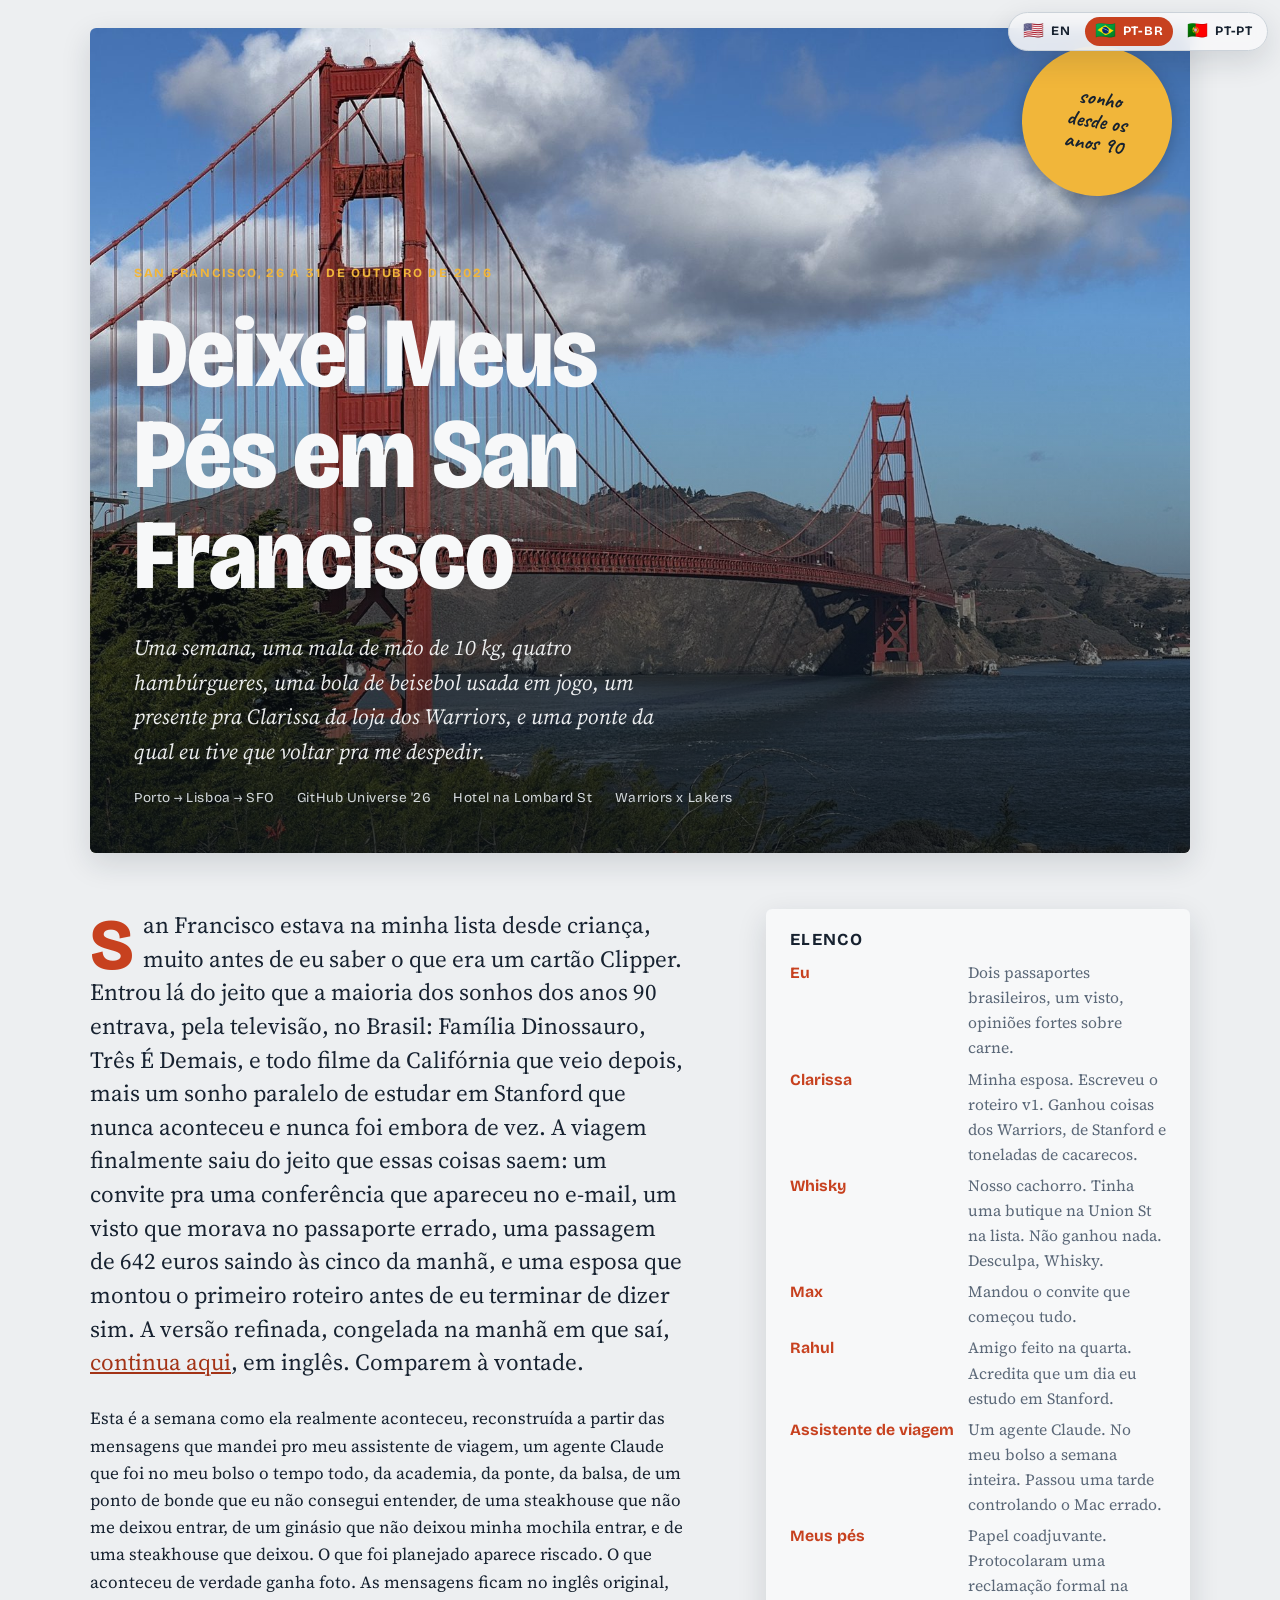
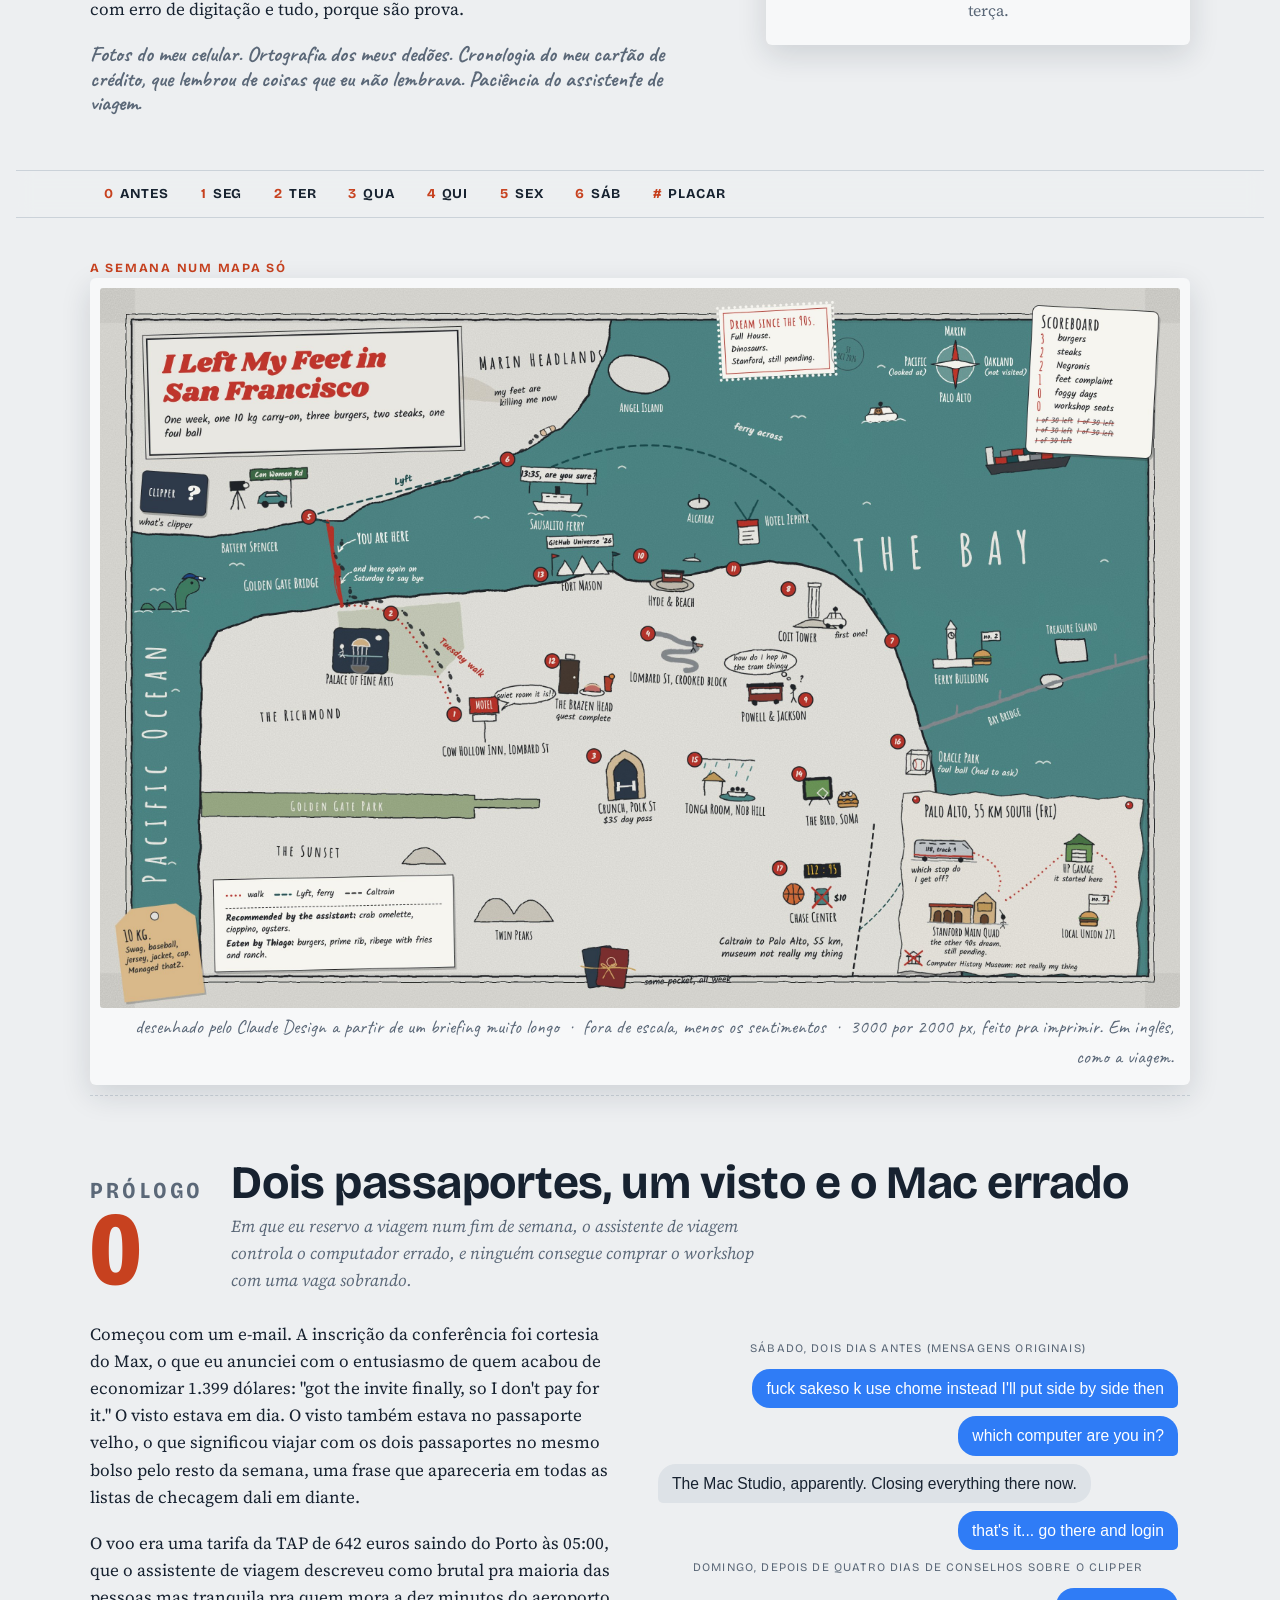
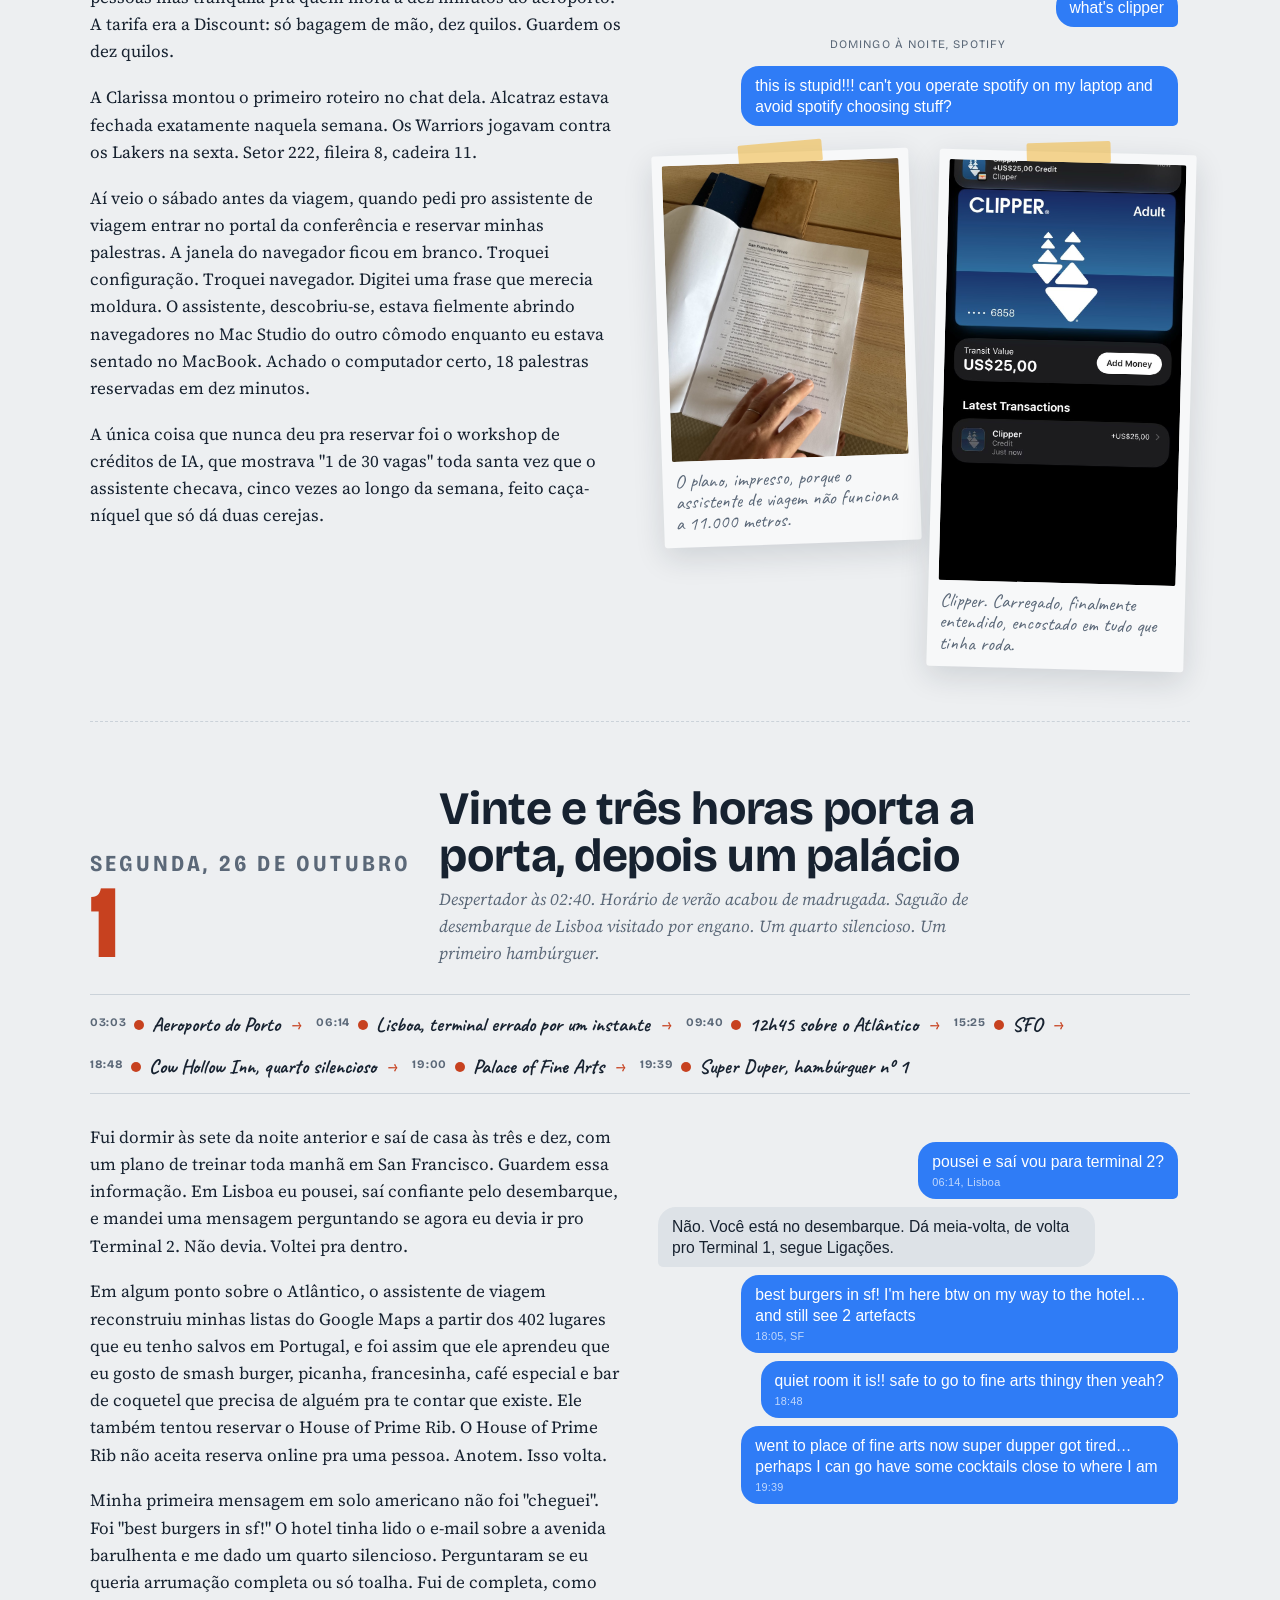
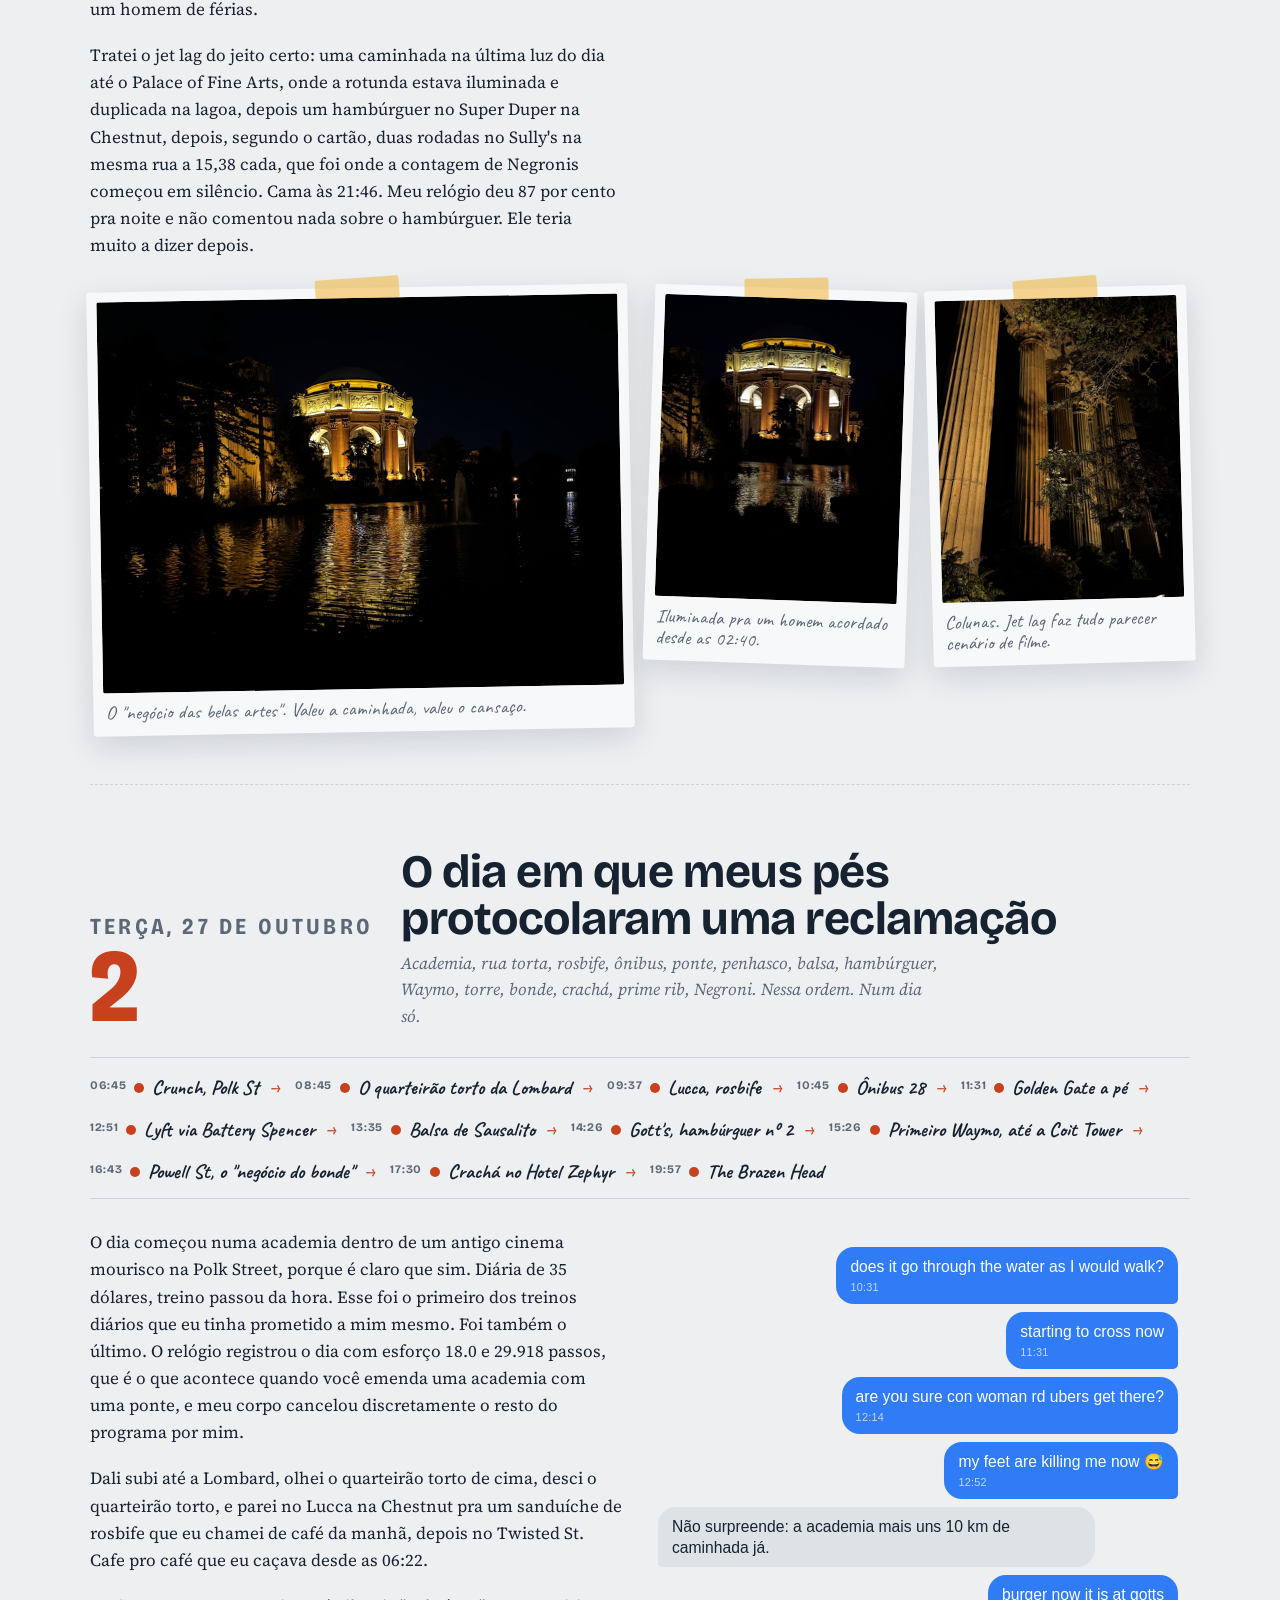
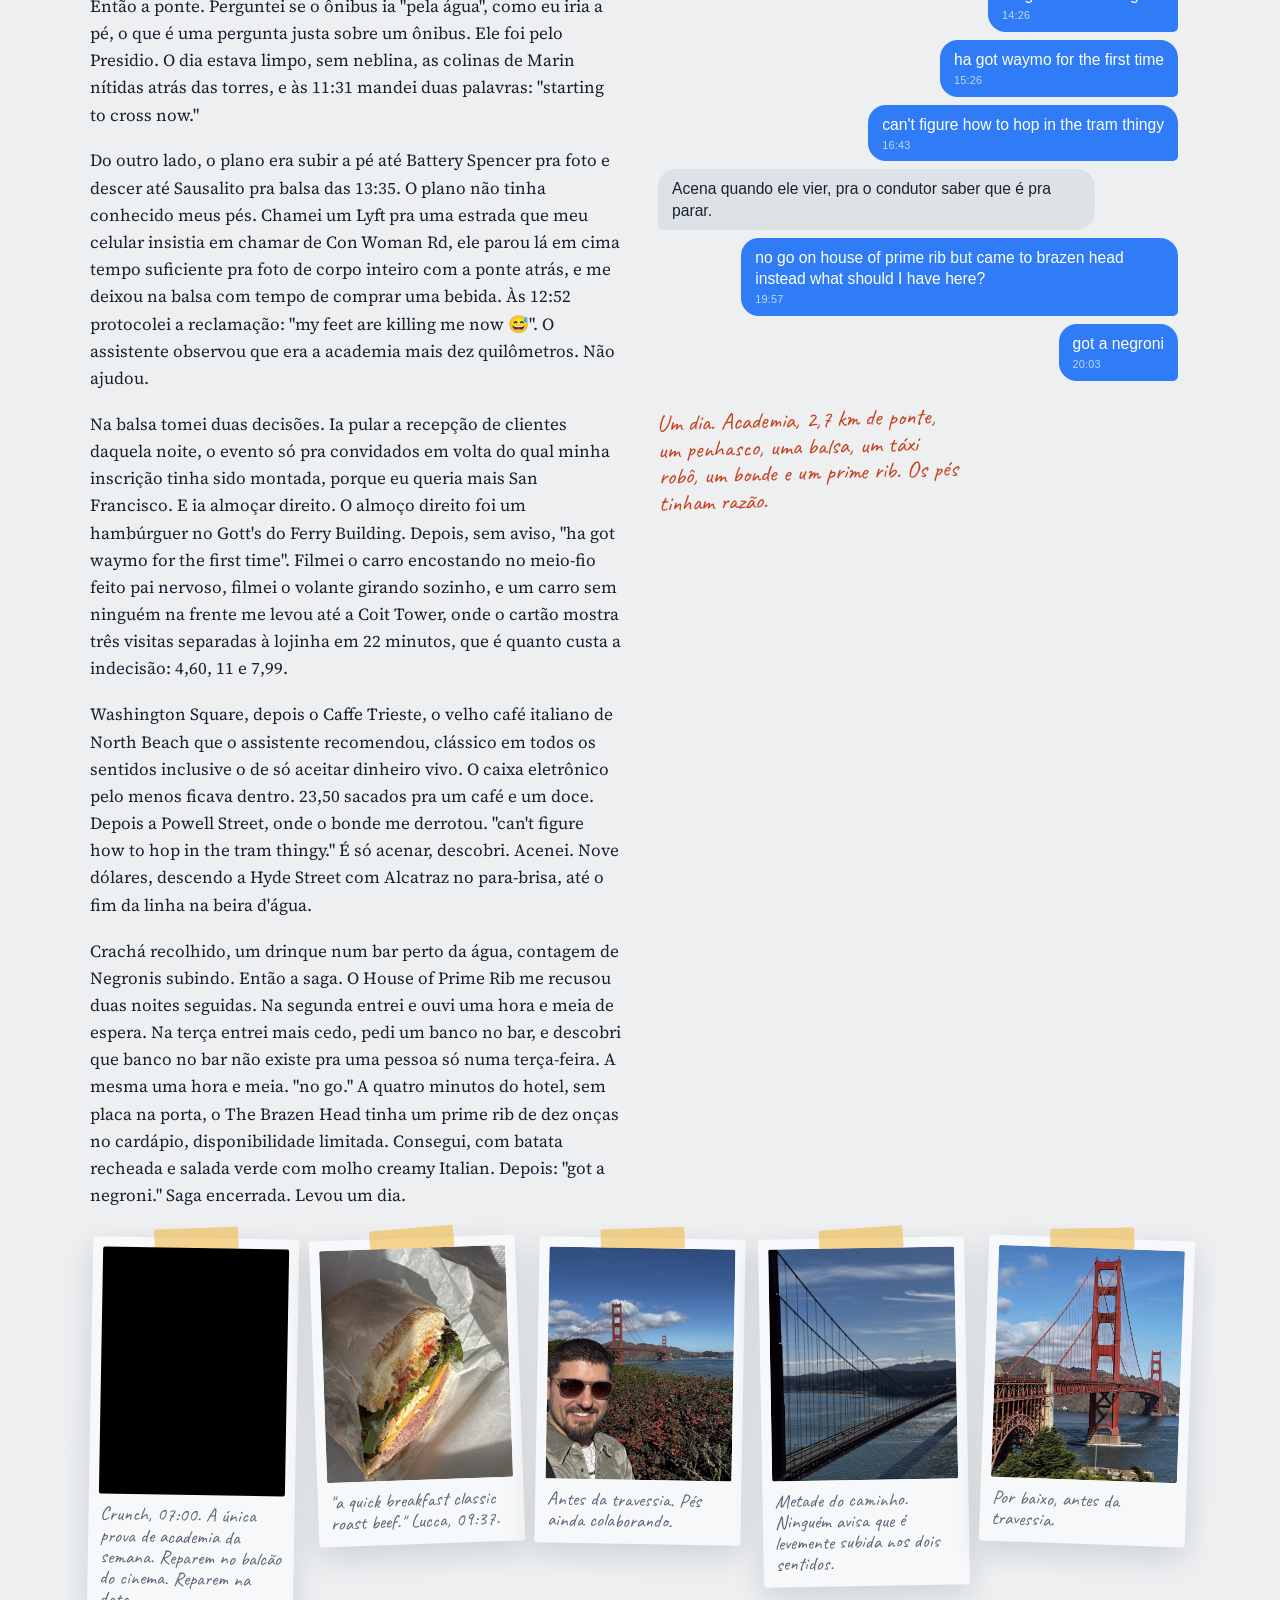
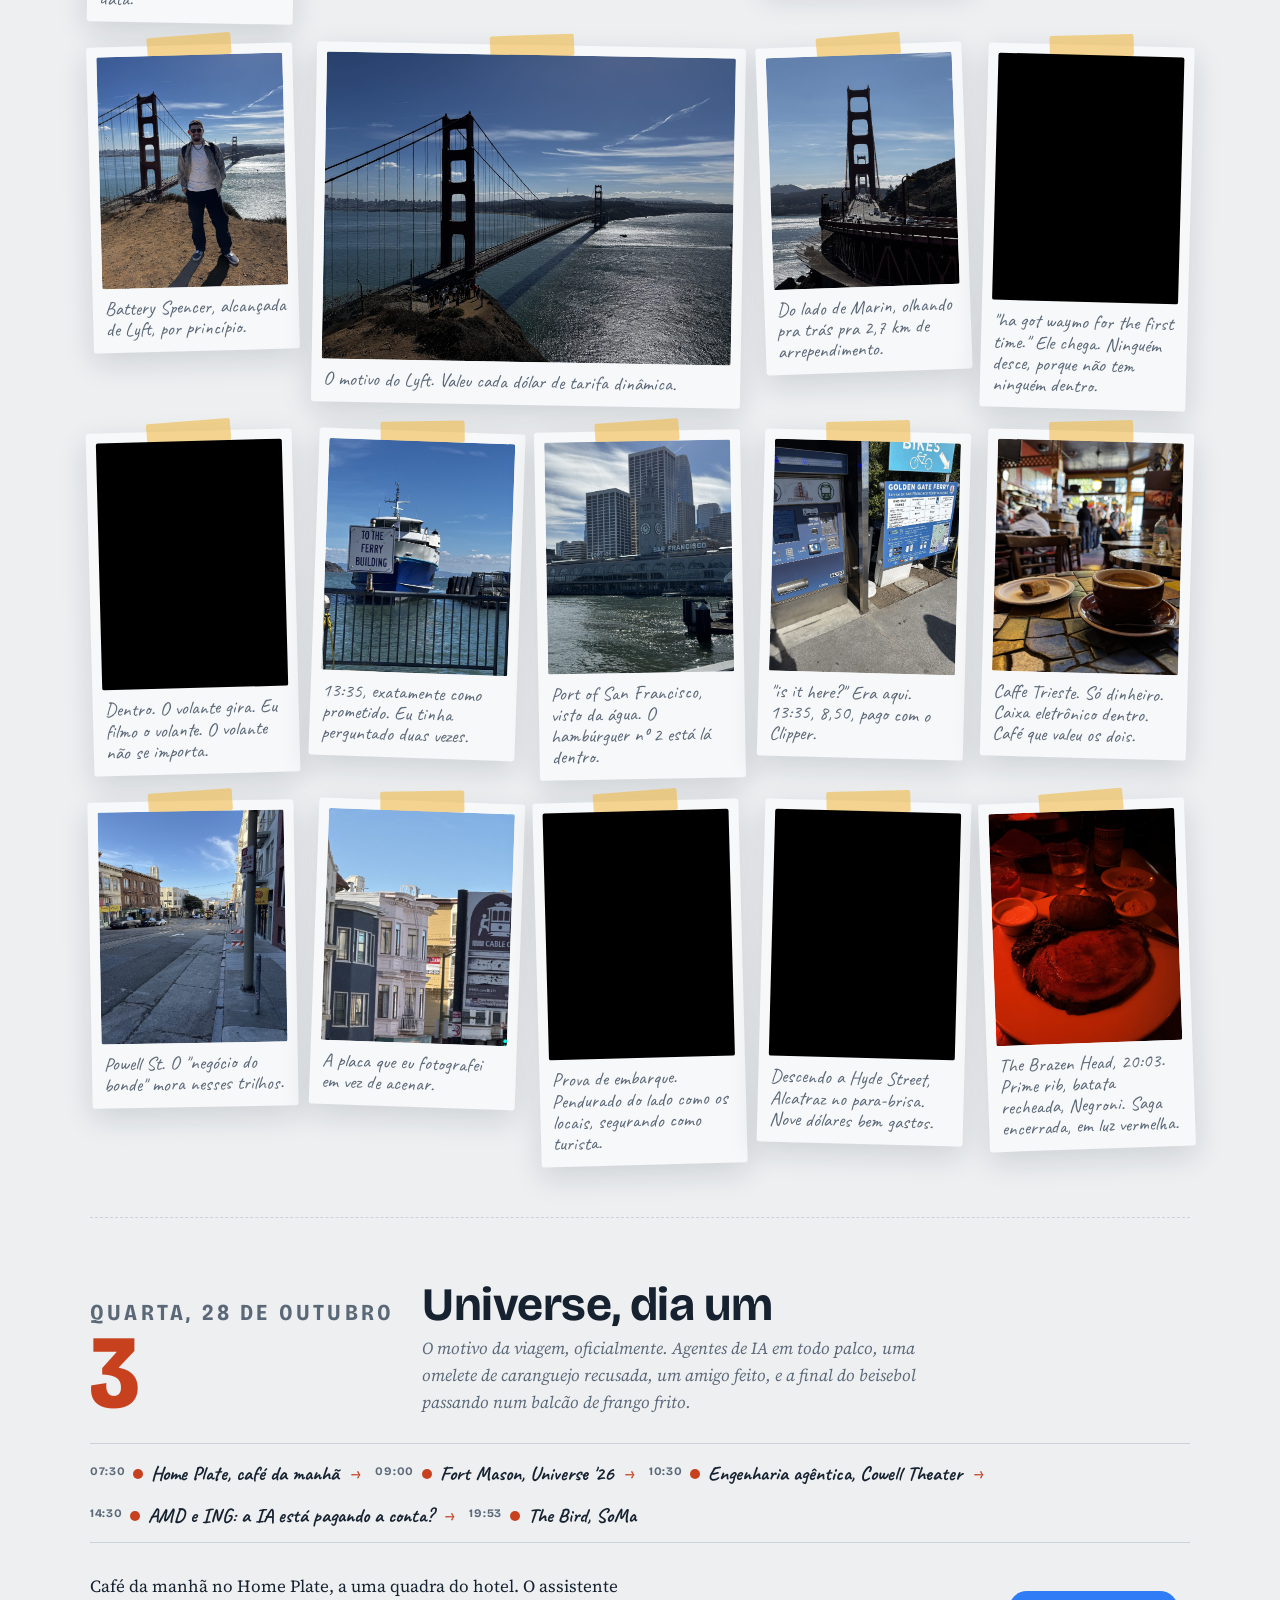
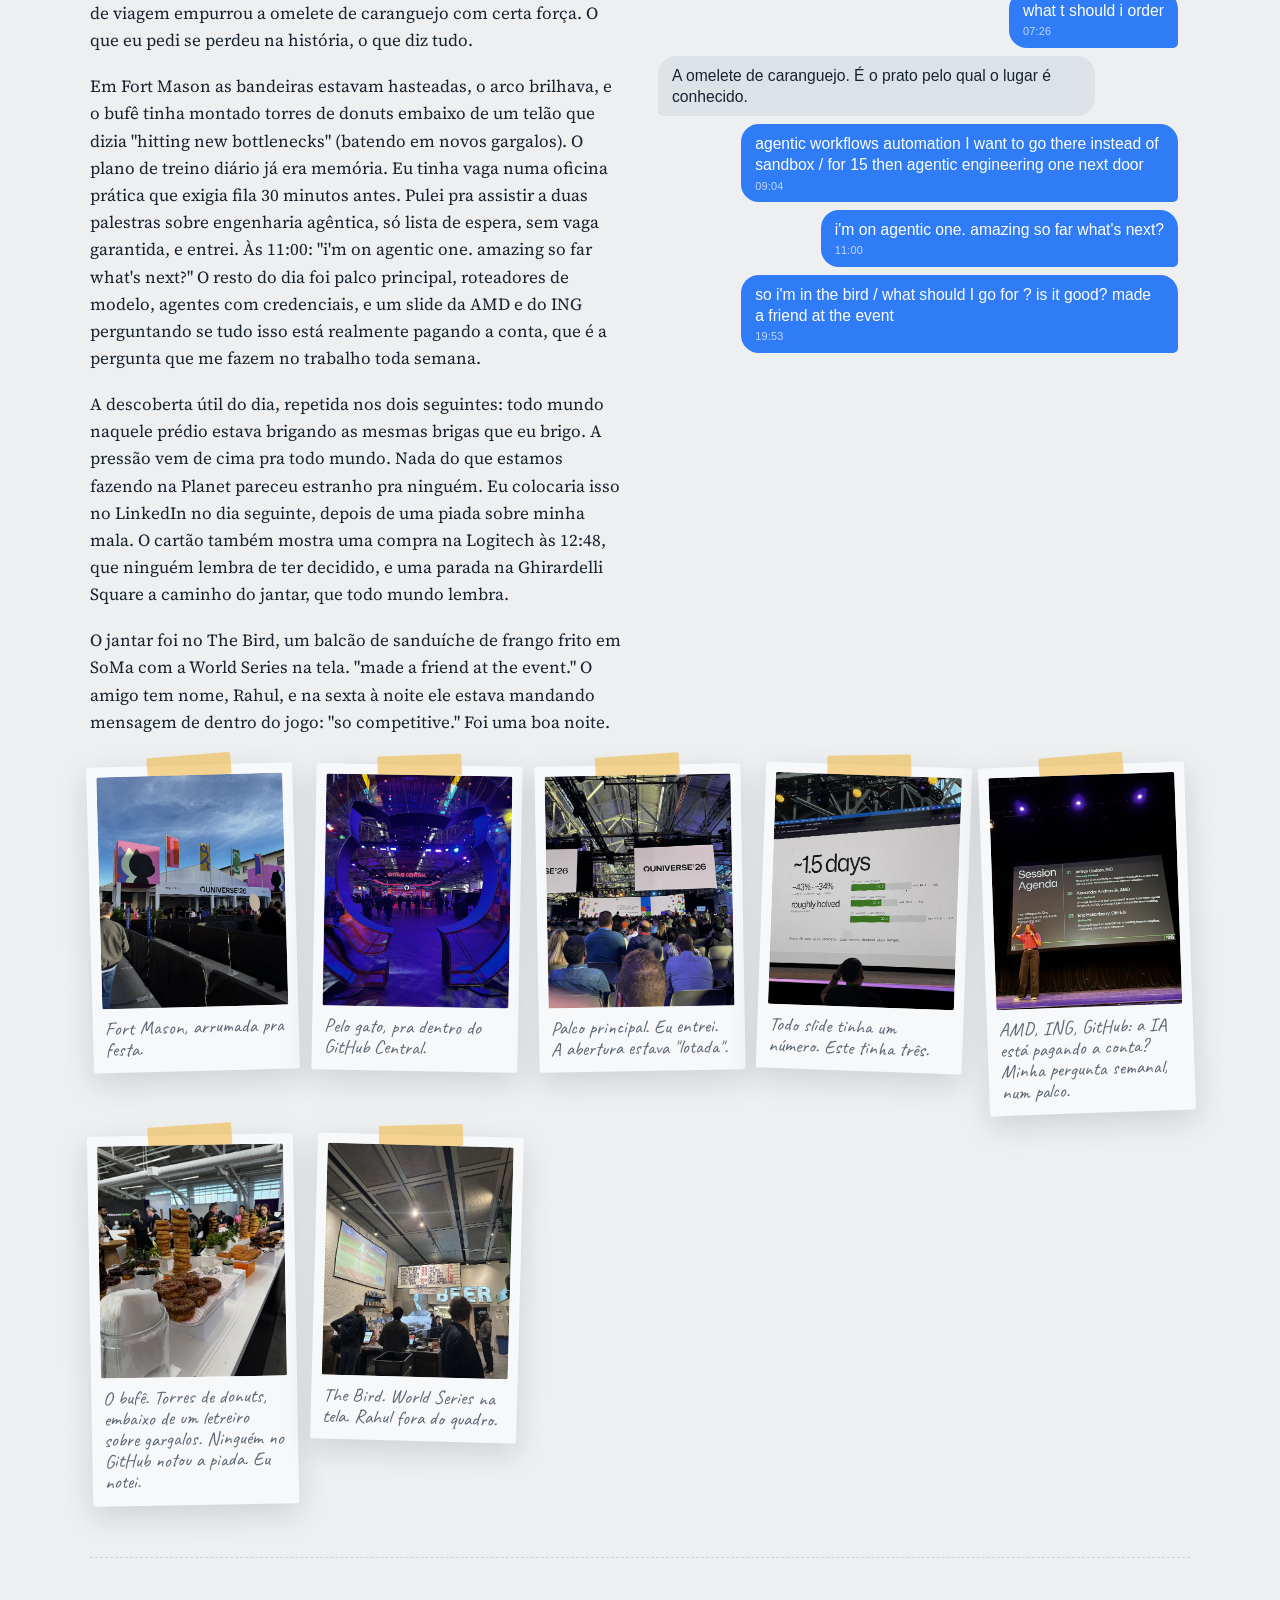
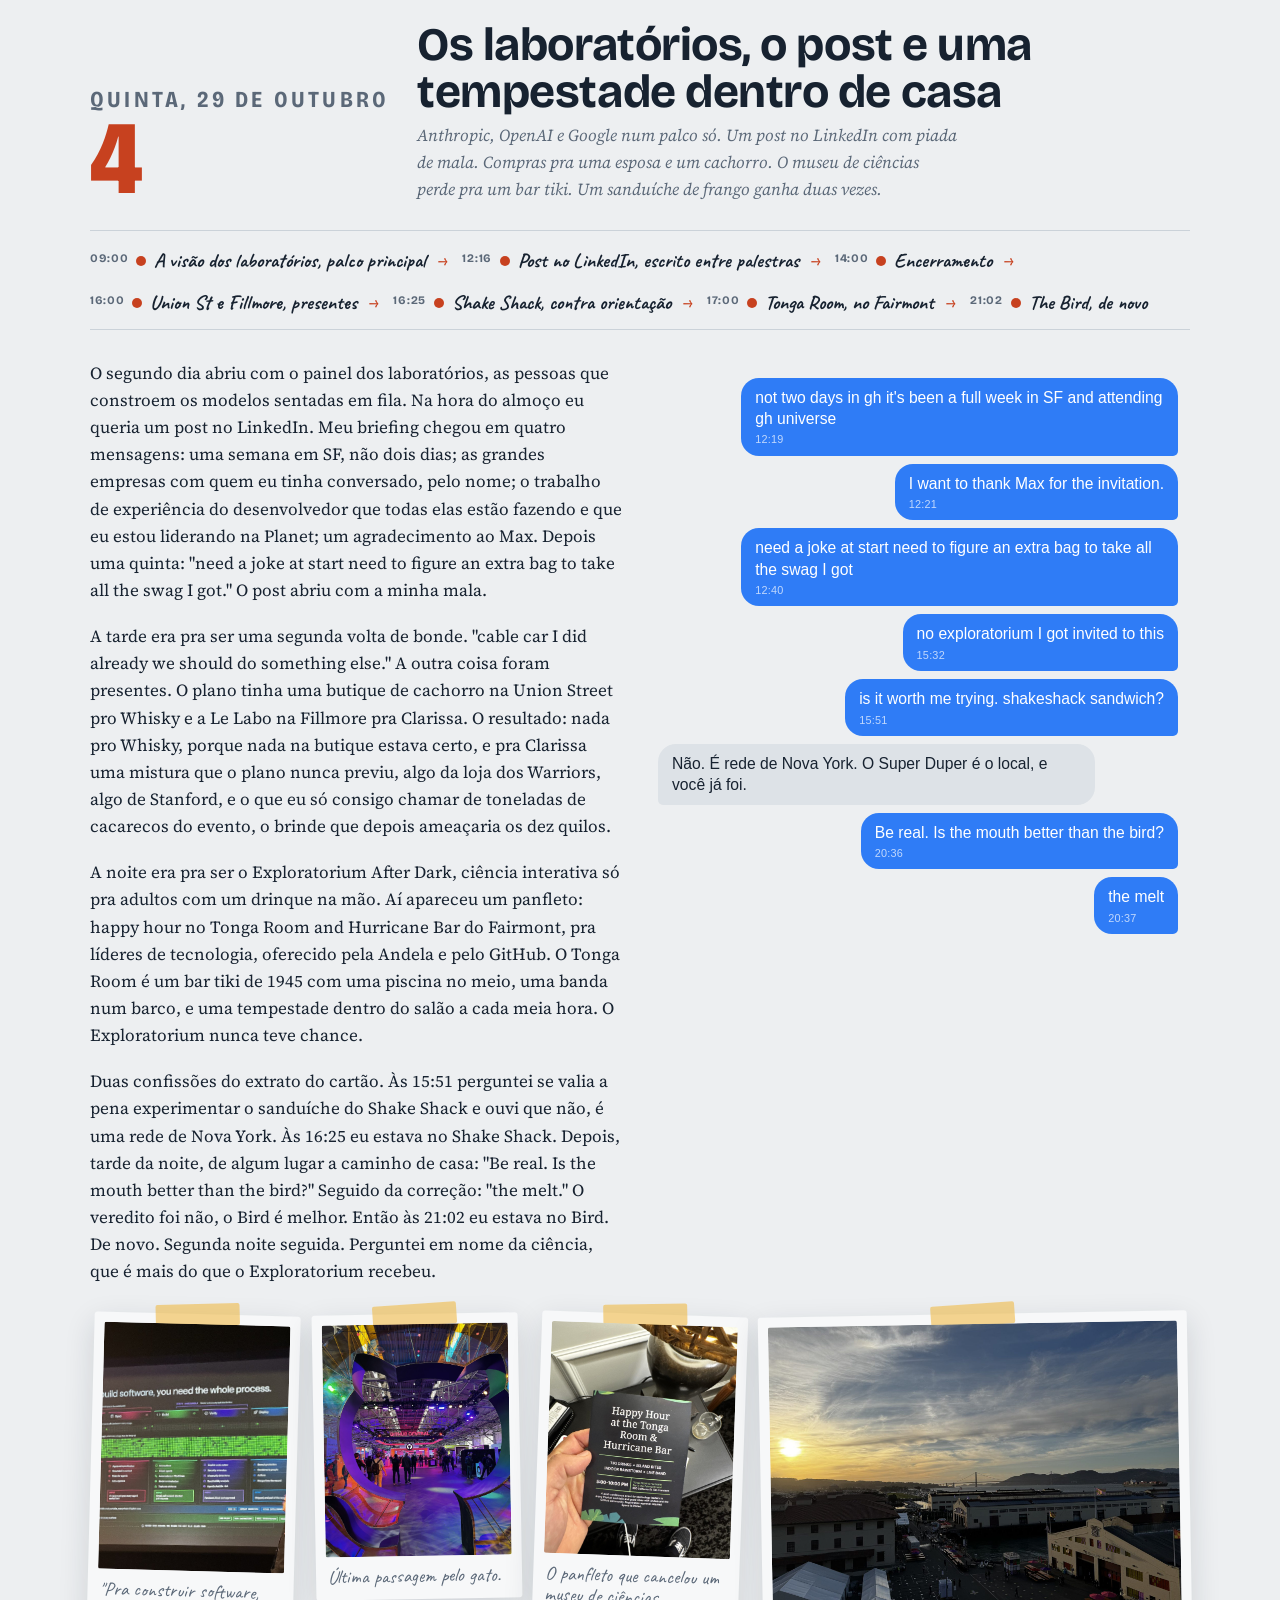
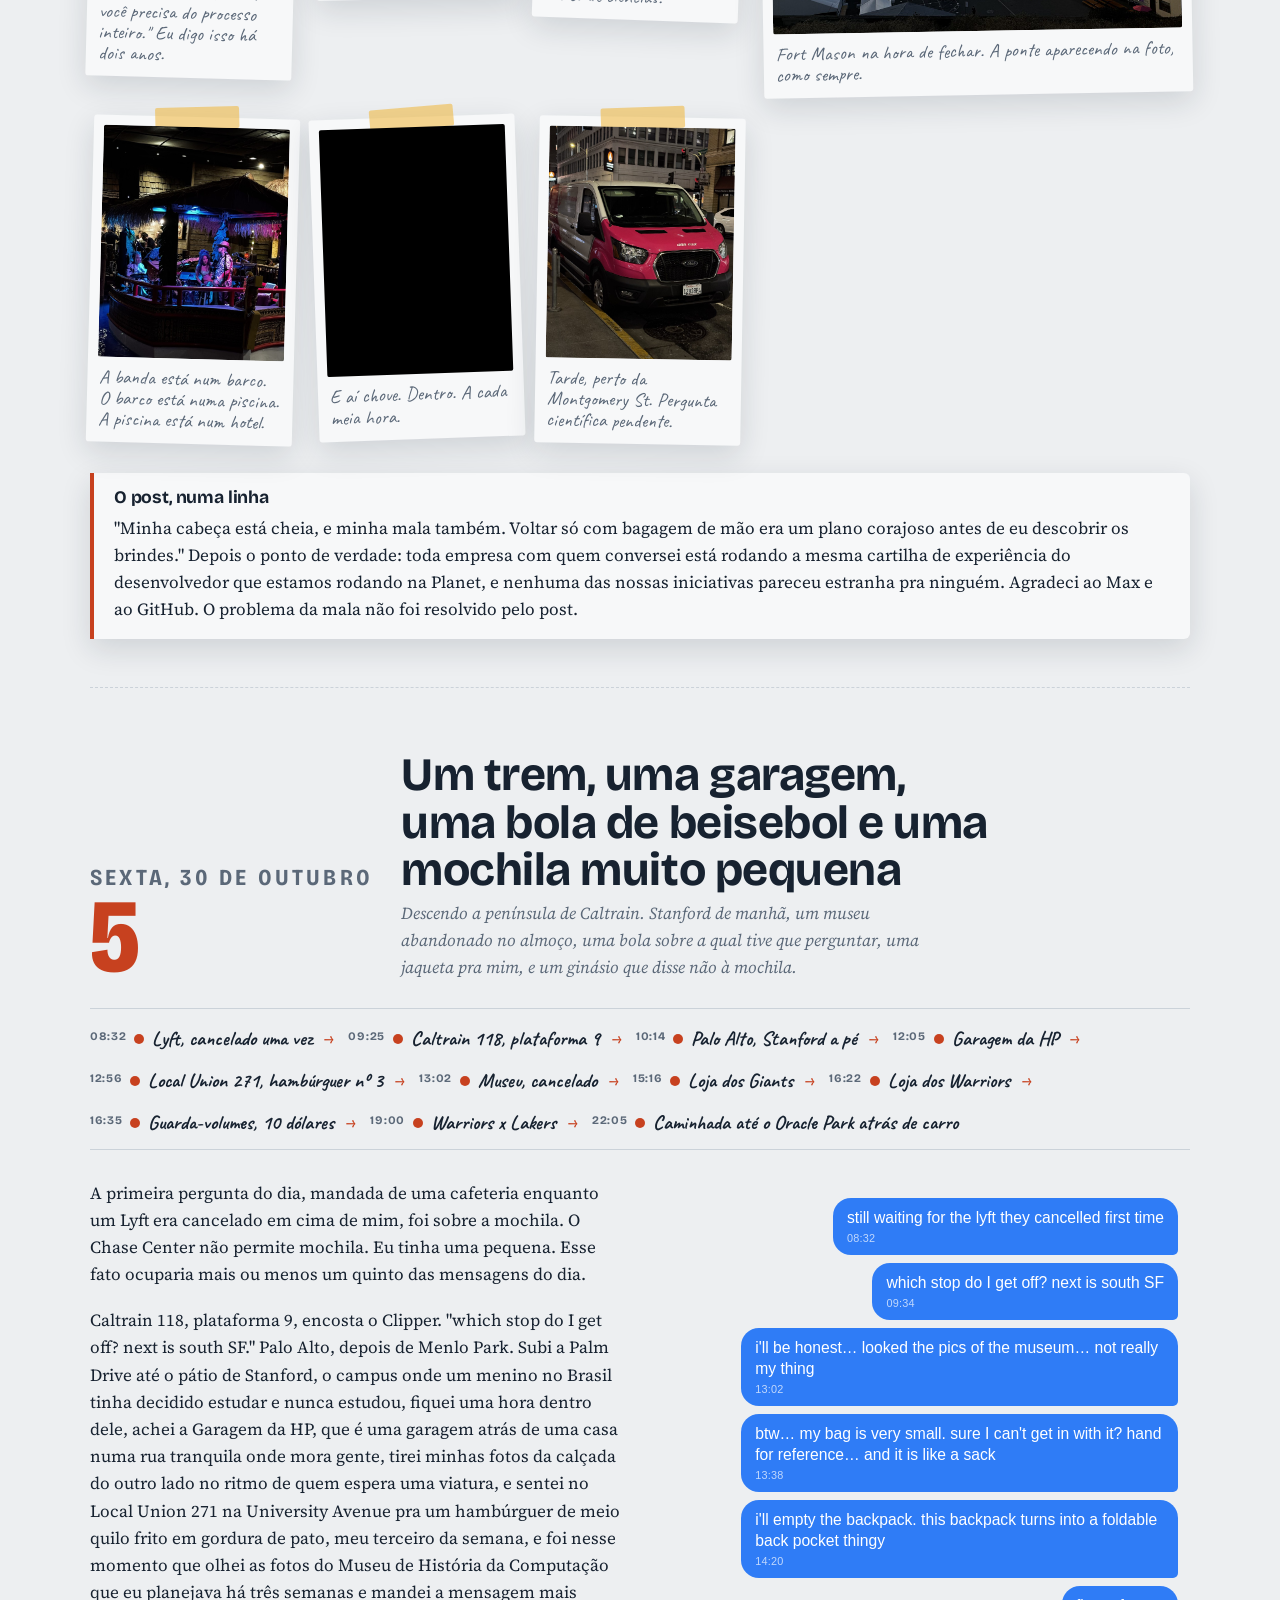
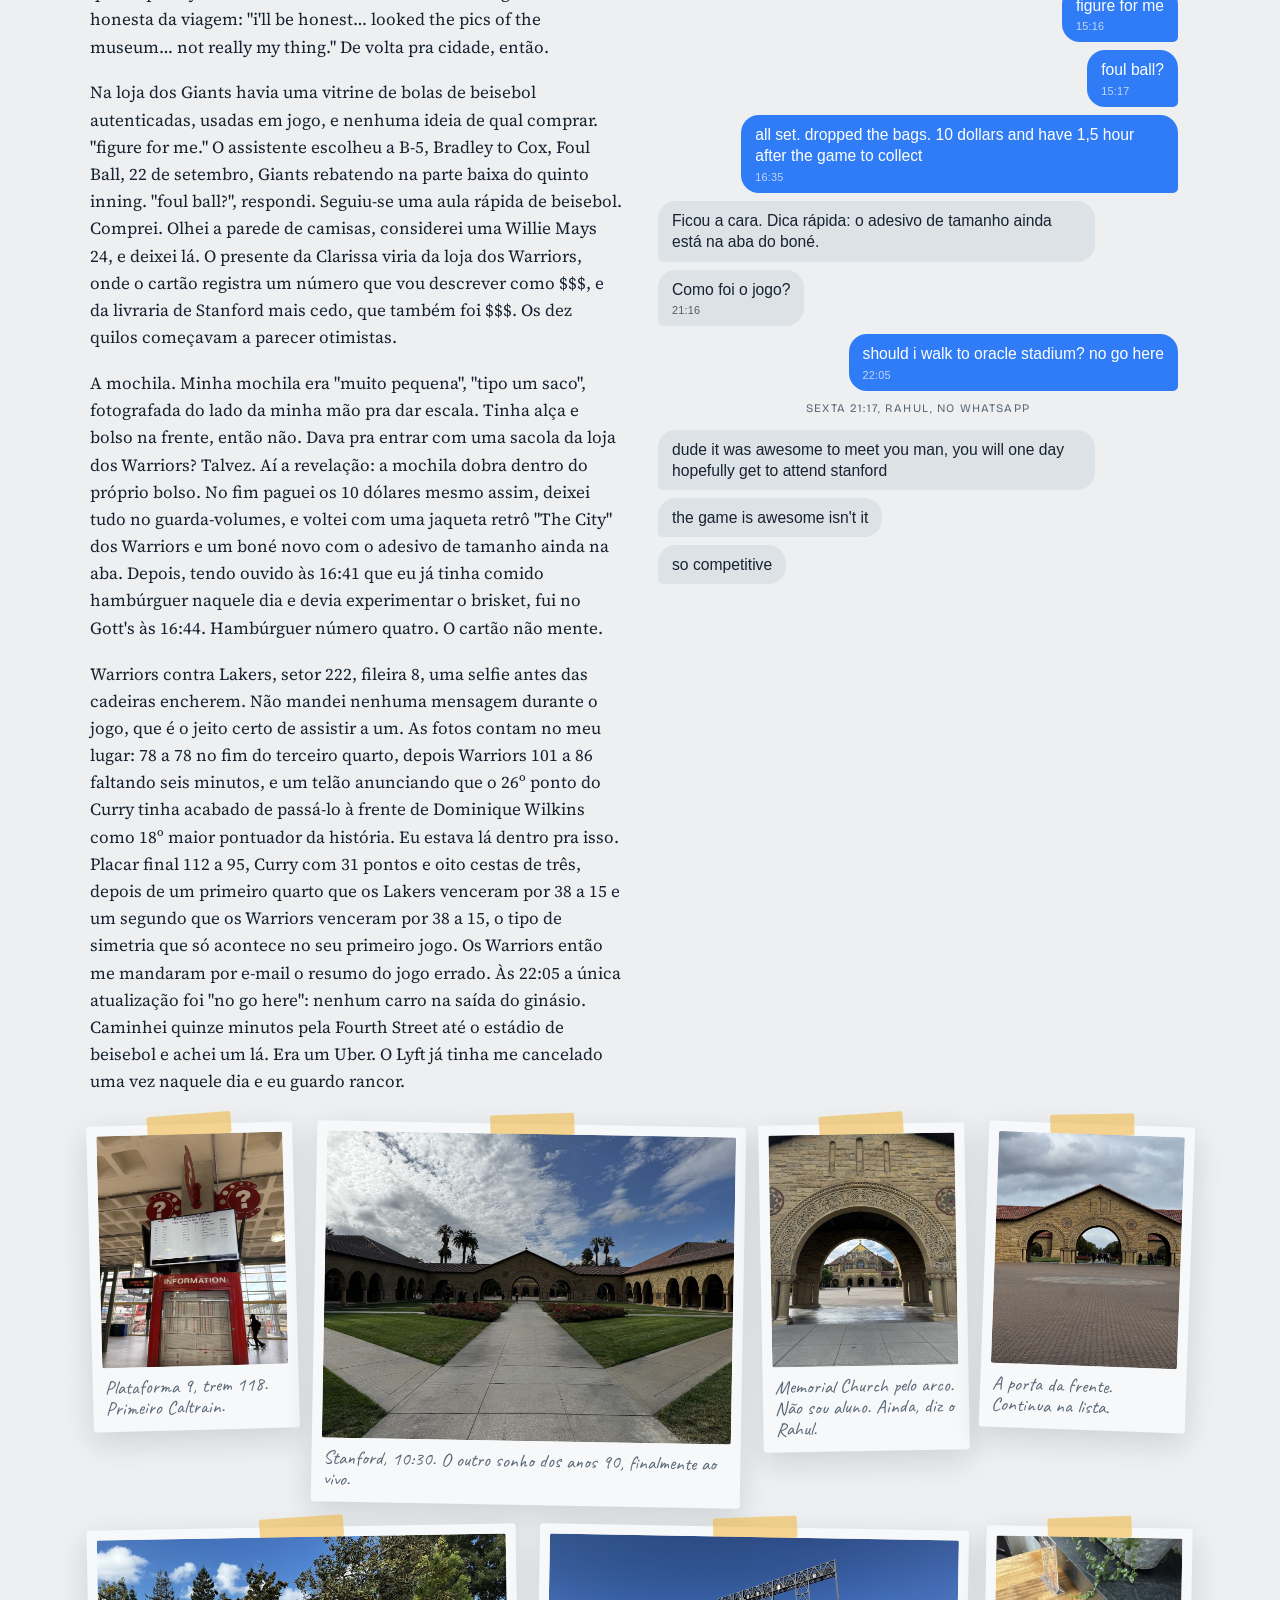
==== commit 17fa603e: "Side Quests SF: publish the frozen plan and link it from the story Sanitised snapshot of the pre-tri" ====
--- a/public/side-quests/san-francisco/pt-br/index.html
+++ b/public/side-quests/san-francisco/pt-br/index.html
@@ -258,7 +258,7 @@
 <!-- INTRO -->
 <section class="wrap intro">
   <div class="prose">
-    <p class="lede">San Francisco estava na minha lista desde criança, muito antes de eu saber o que era um cartão Clipper. Entrou lá do jeito que a maioria dos sonhos dos anos 90 entrava, pela televisão, no Brasil: Família Dinossauro, Três É Demais, e todo filme da Califórnia que veio depois, mais um sonho paralelo de estudar em Stanford que nunca aconteceu e nunca foi embora de vez. A viagem finalmente saiu do jeito que essas coisas saem: um convite pra uma conferência que apareceu no e-mail, um visto que morava no passaporte errado, uma passagem de 642 euros saindo às cinco da manhã, e uma esposa que montou o primeiro roteiro antes de eu terminar de dizer sim.</p>
+    <p class="lede">San Francisco estava na minha lista desde criança, muito antes de eu saber o que era um cartão Clipper. Entrou lá do jeito que a maioria dos sonhos dos anos 90 entrava, pela televisão, no Brasil: Família Dinossauro, Três É Demais, e todo filme da Califórnia que veio depois, mais um sonho paralelo de estudar em Stanford que nunca aconteceu e nunca foi embora de vez. A viagem finalmente saiu do jeito que essas coisas saem: um convite pra uma conferência que apareceu no e-mail, um visto que morava no passaporte errado, uma passagem de 642 euros saindo às cinco da manhã, e uma esposa que montou o primeiro roteiro antes de eu terminar de dizer sim. A versão refinada, congelada na manhã em que saí, <a href="../plan/">continua aqui</a>, em inglês. Comparem à vontade.</p>
     <p>Esta é a semana como ela realmente aconteceu, reconstruída a partir das mensagens que mandei pro meu assistente de viagem, um agente Claude que foi no meu bolso o tempo todo, da academia, da ponte, da balsa, de um ponto de bonde que eu não consegui entender, de uma steakhouse que não me deixou entrar, de um ginásio que não deixou minha mochila entrar, e de uma steakhouse que deixou. O que foi planejado aparece riscado. O que aconteceu de verdade ganha foto. As mensagens ficam no inglês original, com erro de digitação e tudo, porque são prova.</p>
     <p class="hand">Fotos do meu celular. Ortografia dos meus dedões. Cronologia do meu cartão de crédito, que lembrou de coisas que eu não lembrava. Paciência do assistente de viagem.</p>
   </div>
@@ -703,7 +703,7 @@
       <ul><li>Sanduíche de rosbife no café da manhã</li><li>Três hambúrgueres, depois um quarto</li><li>Prime rib com batata recheada</li><li>Sanduíche de frango frito com a World Series na tela, depois o mesmo sanduíche na noite seguinte</li><li>Shake Shack, depois de ouvir que não</li><li>Ribeye com fritas, salada com ranch, um Negroni e sonhos</li><li>Café, depois a ponte de novo</li><li>"not really my thing"</li></ul></div>
   </div>
 
-  <div class="eyebrow" style="margin-top:48px">Planejado x feito</div>
+  <div class="eyebrow" style="margin-top:48px">Planejado x feito &nbsp;·&nbsp; <a href="../plan/" style="color:var(--orange)">o plano em si ↗</a></div>
   <ul class="plan">
     <li class="done">Palace of Fine Arts à noite</li>
     <li class="done">Quarteirão torto da Lombard</li>
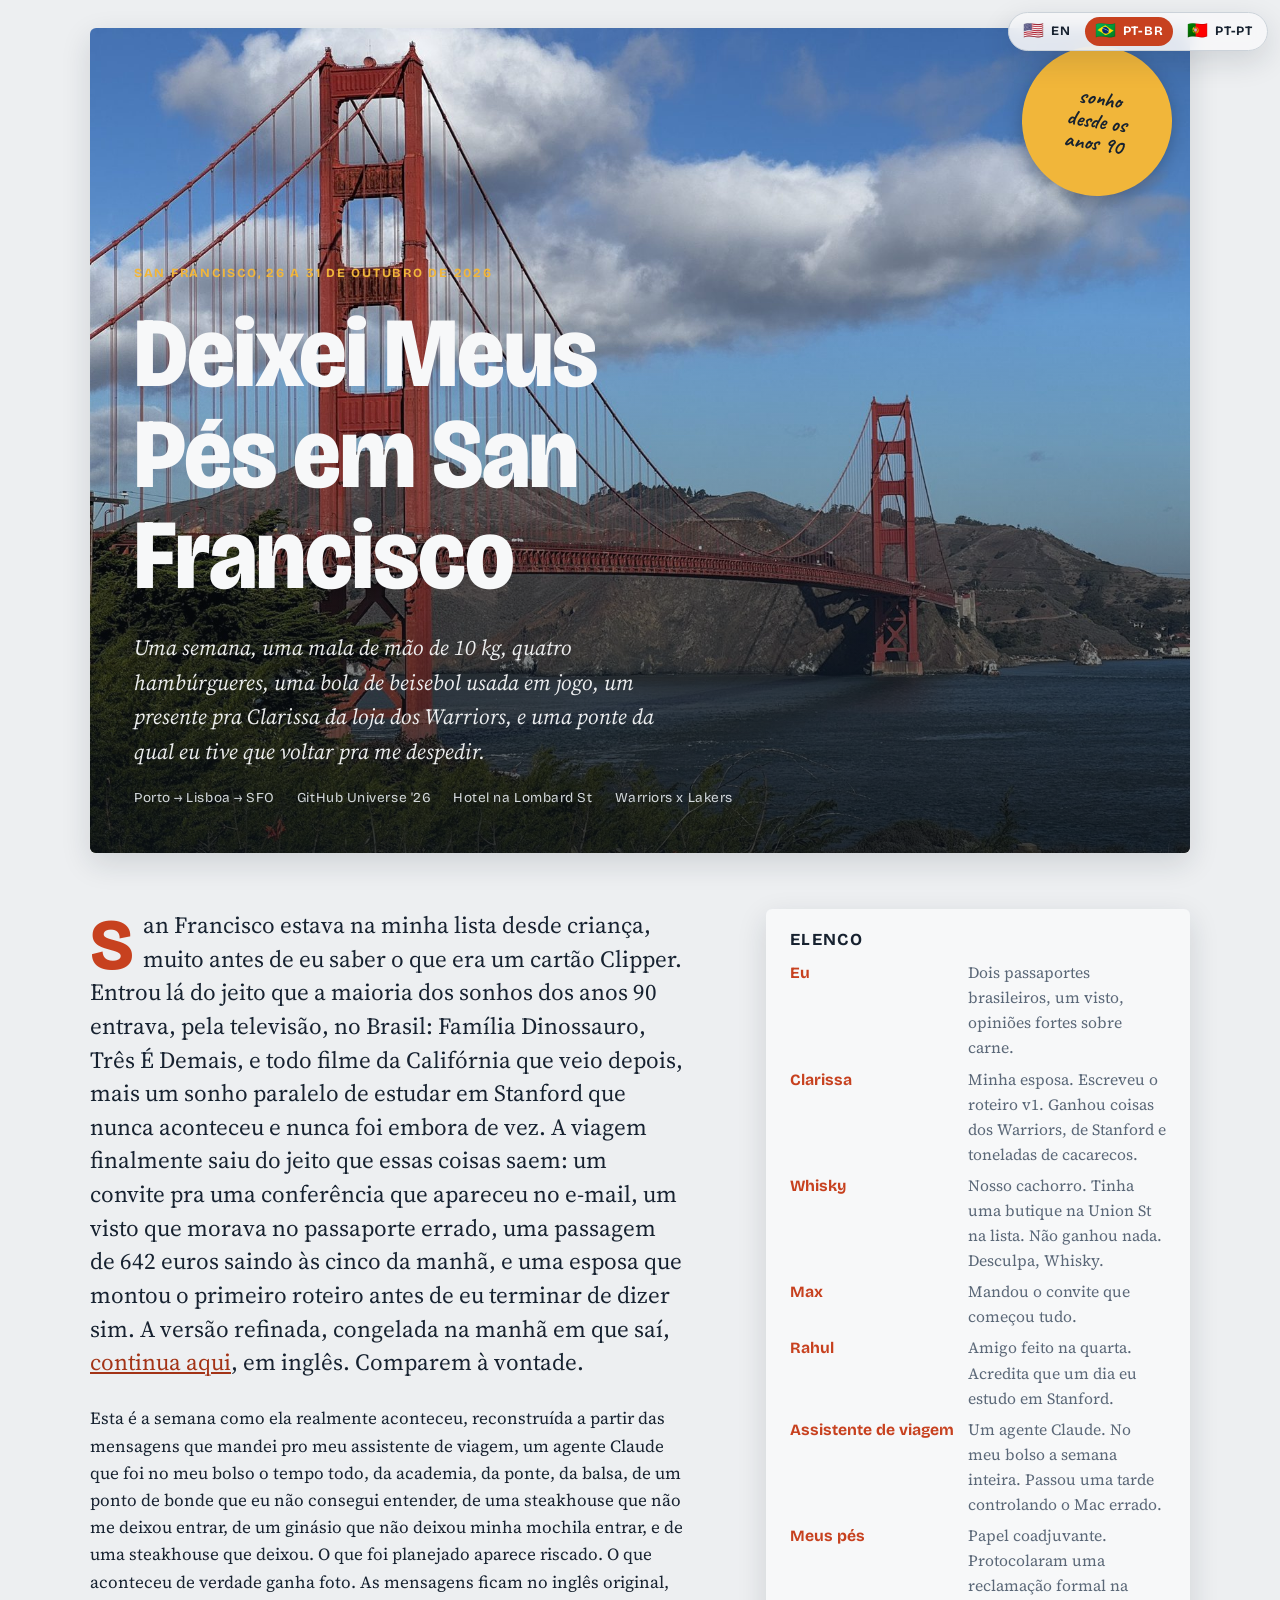
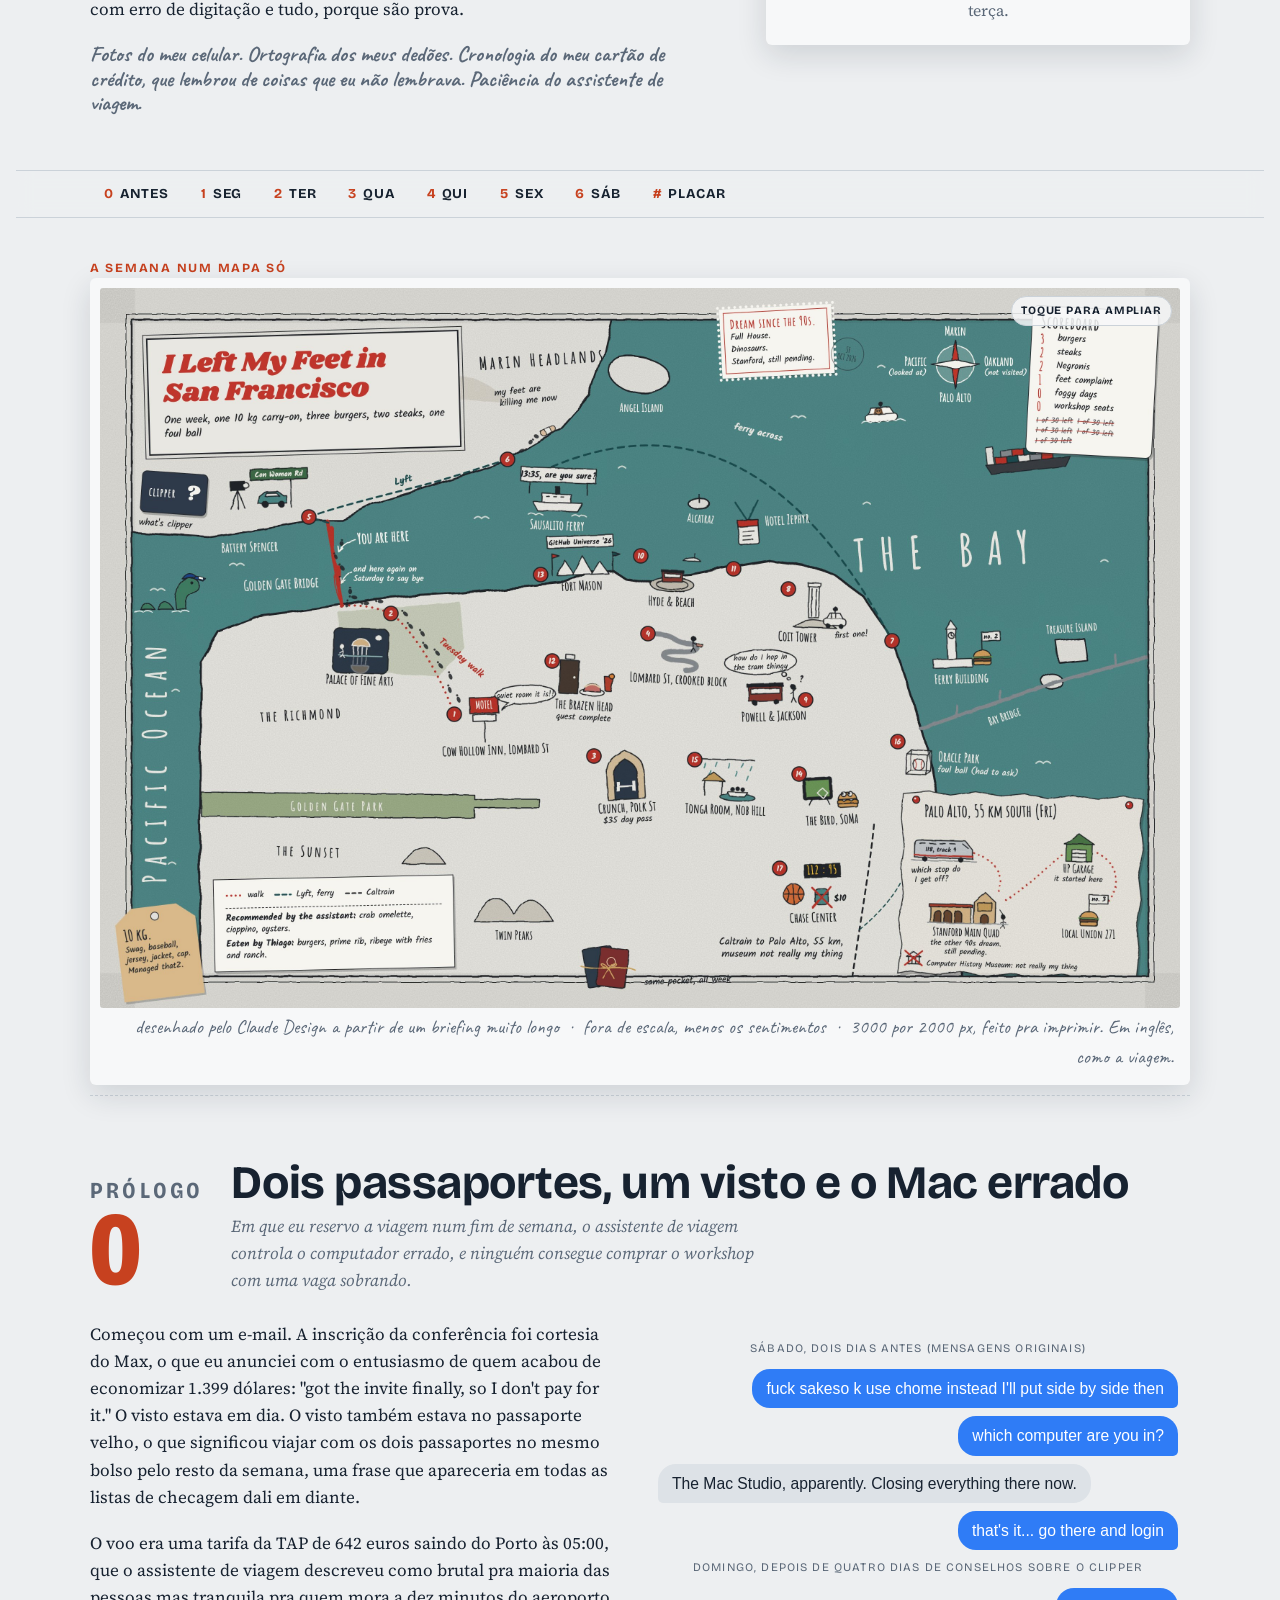
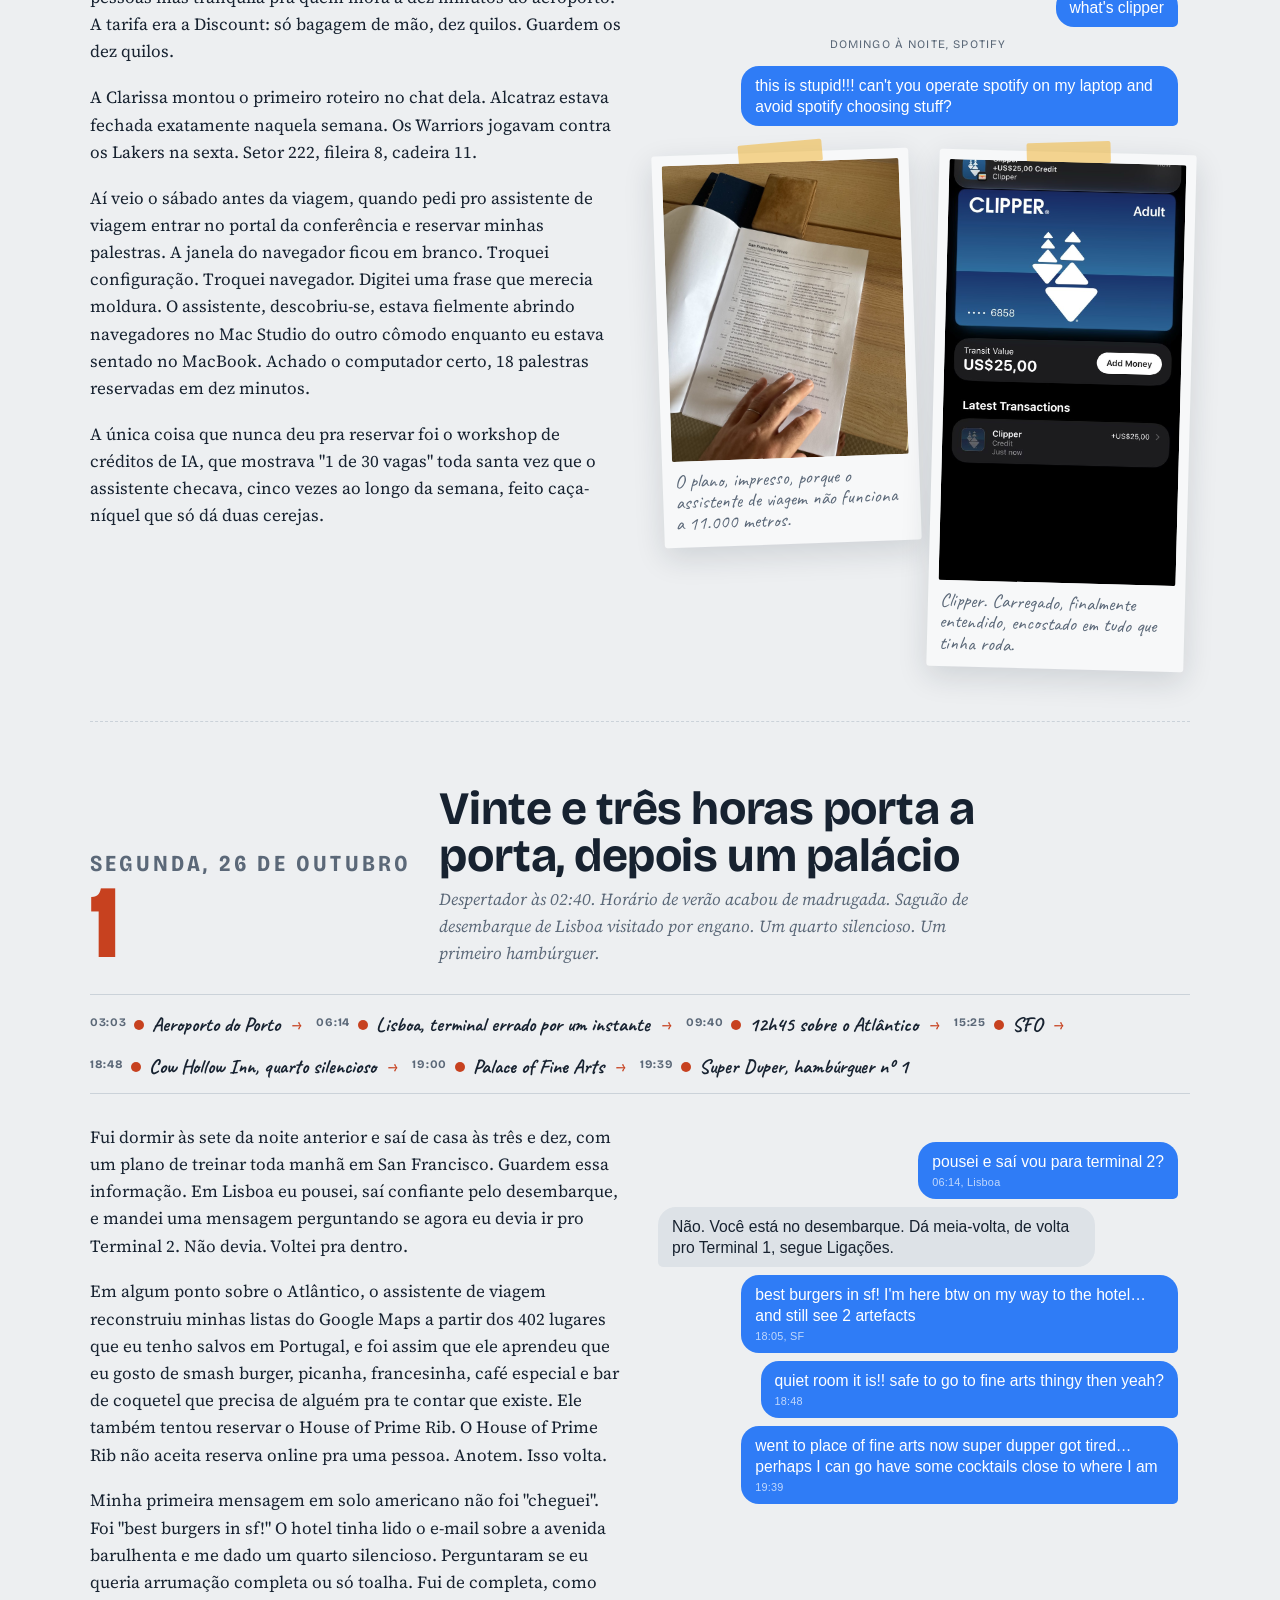
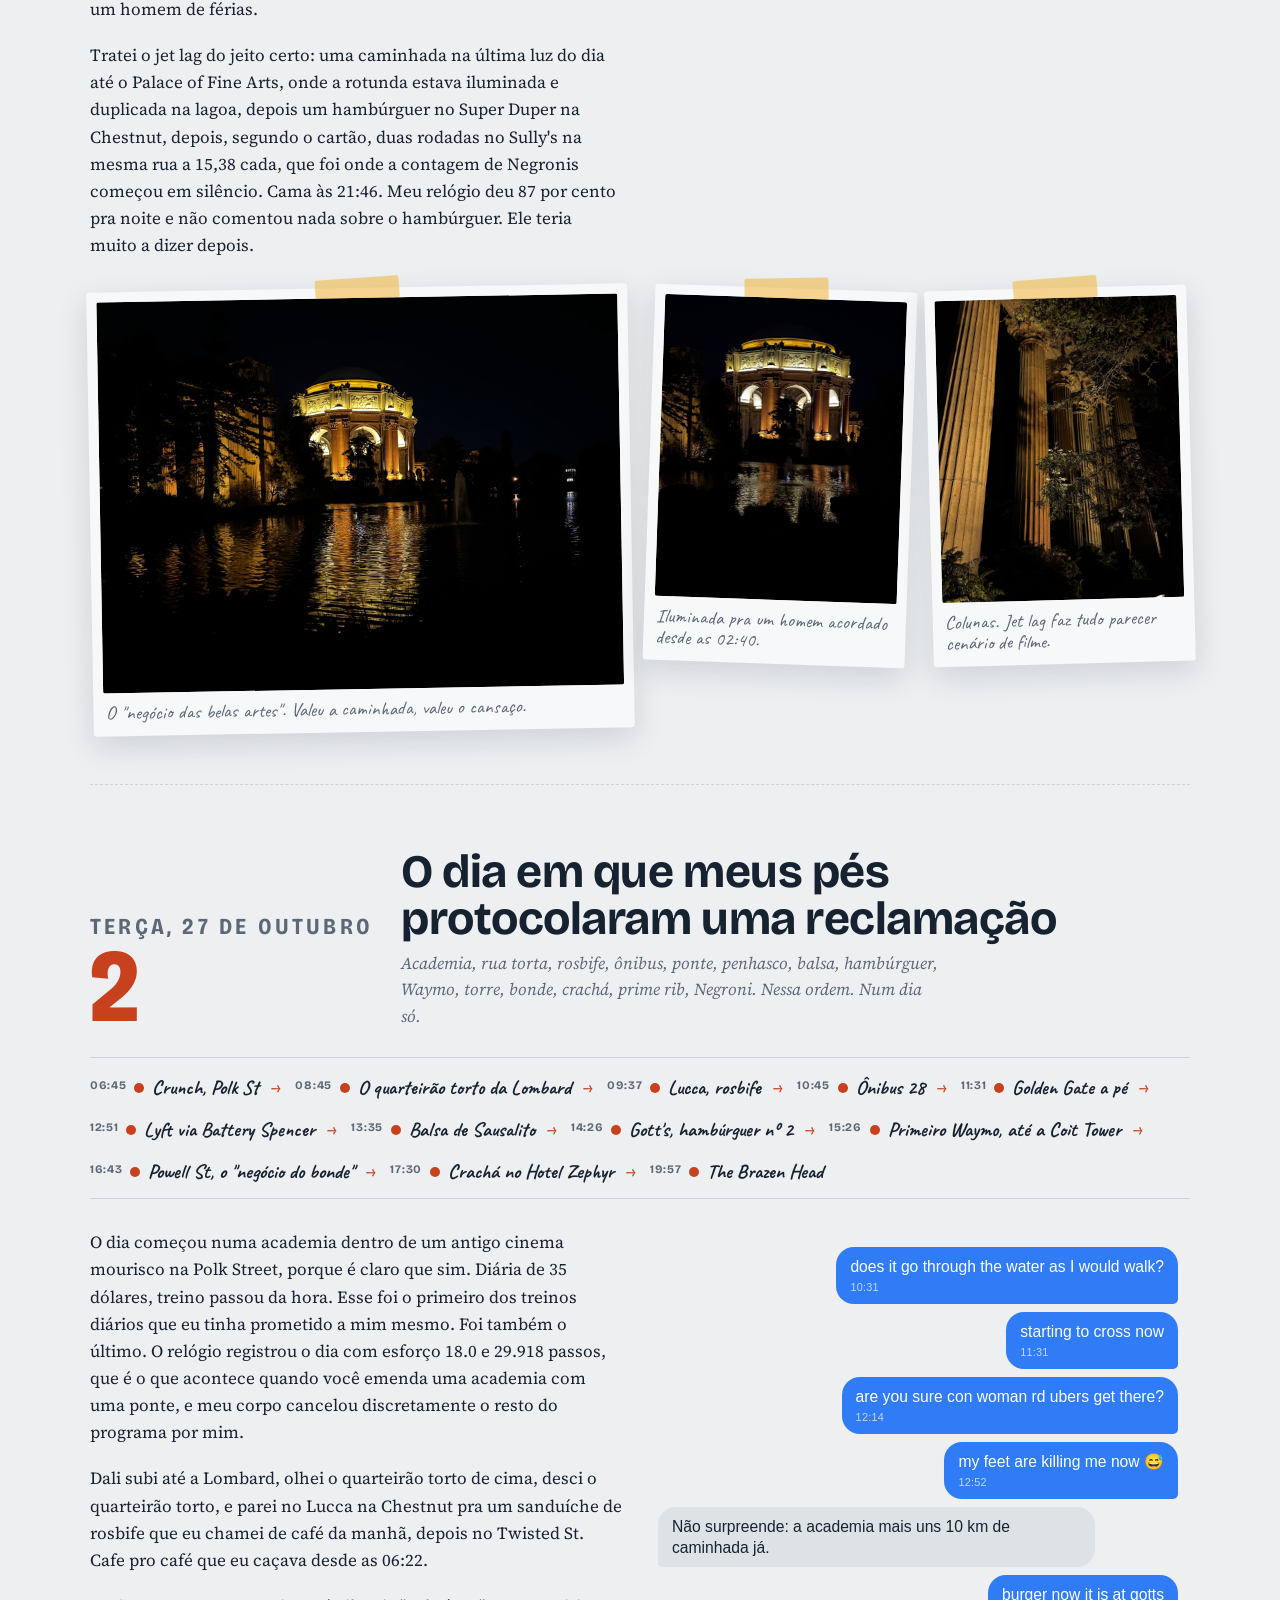
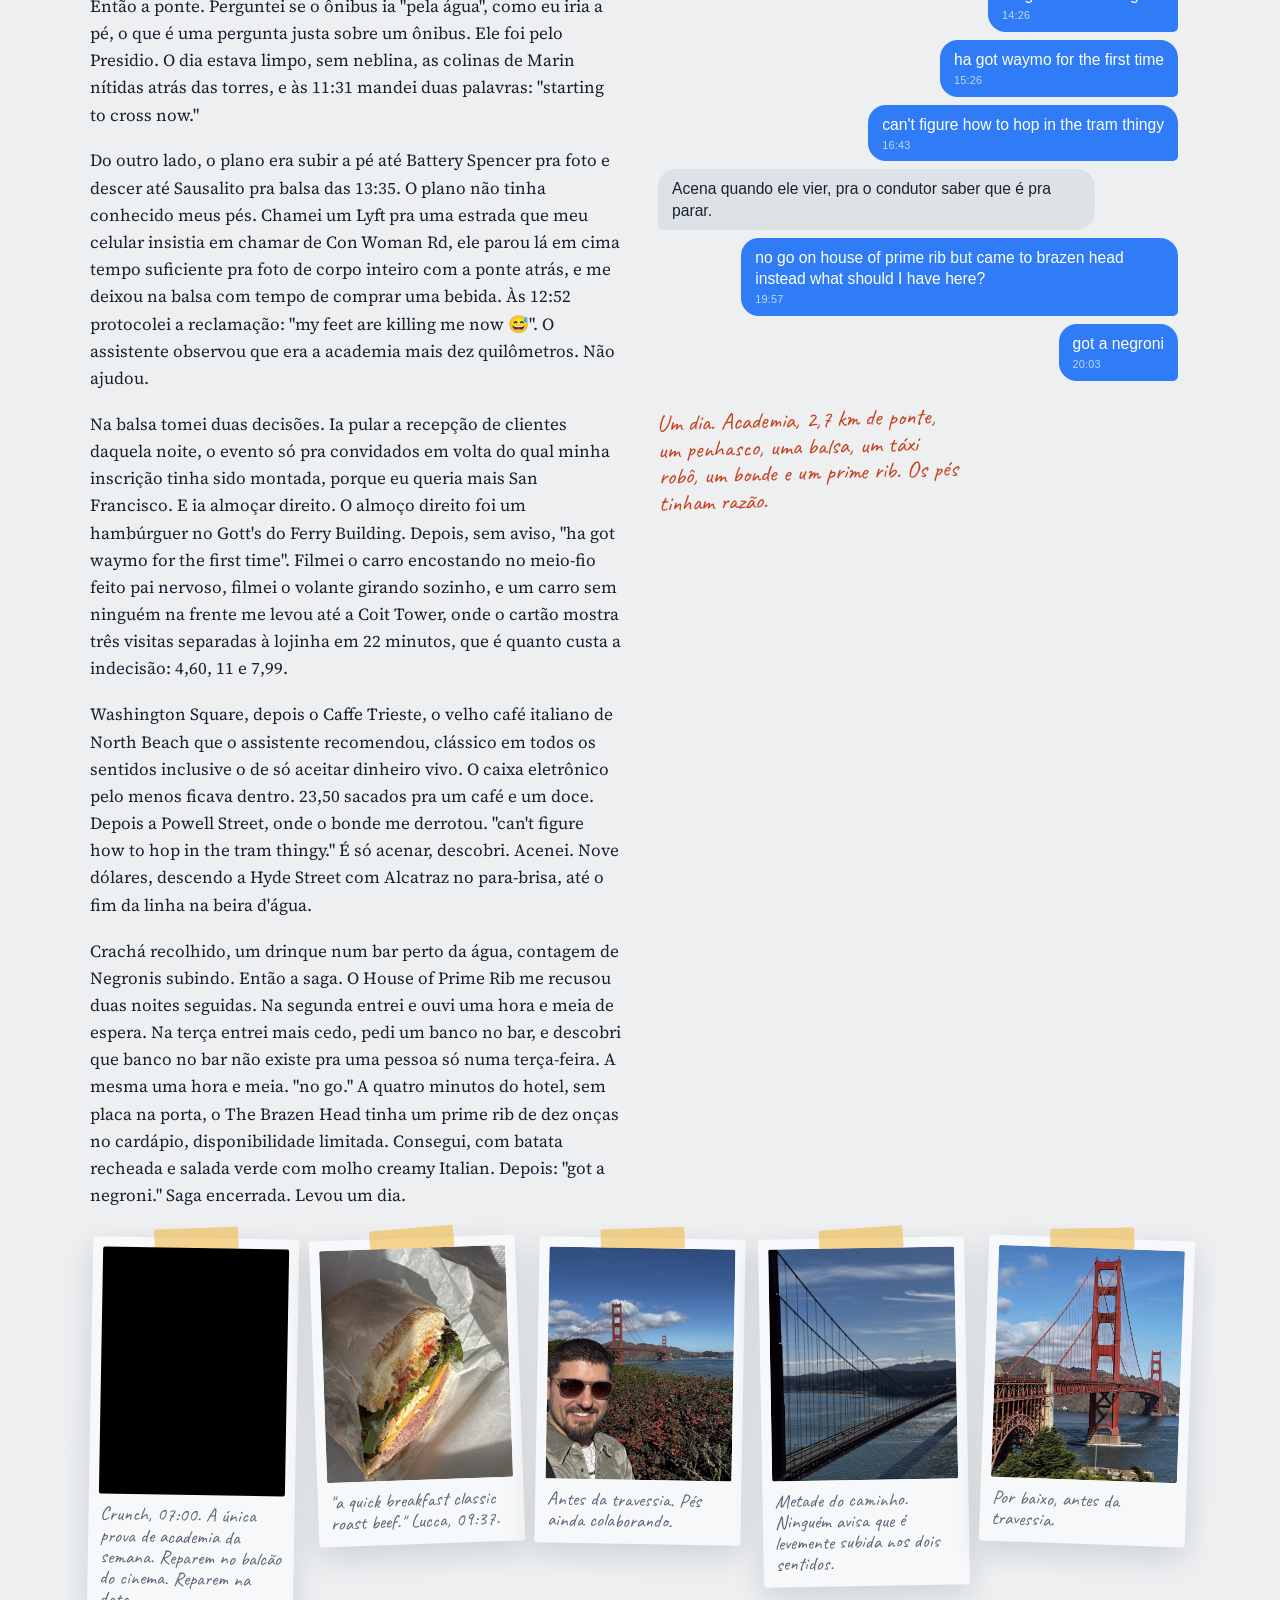
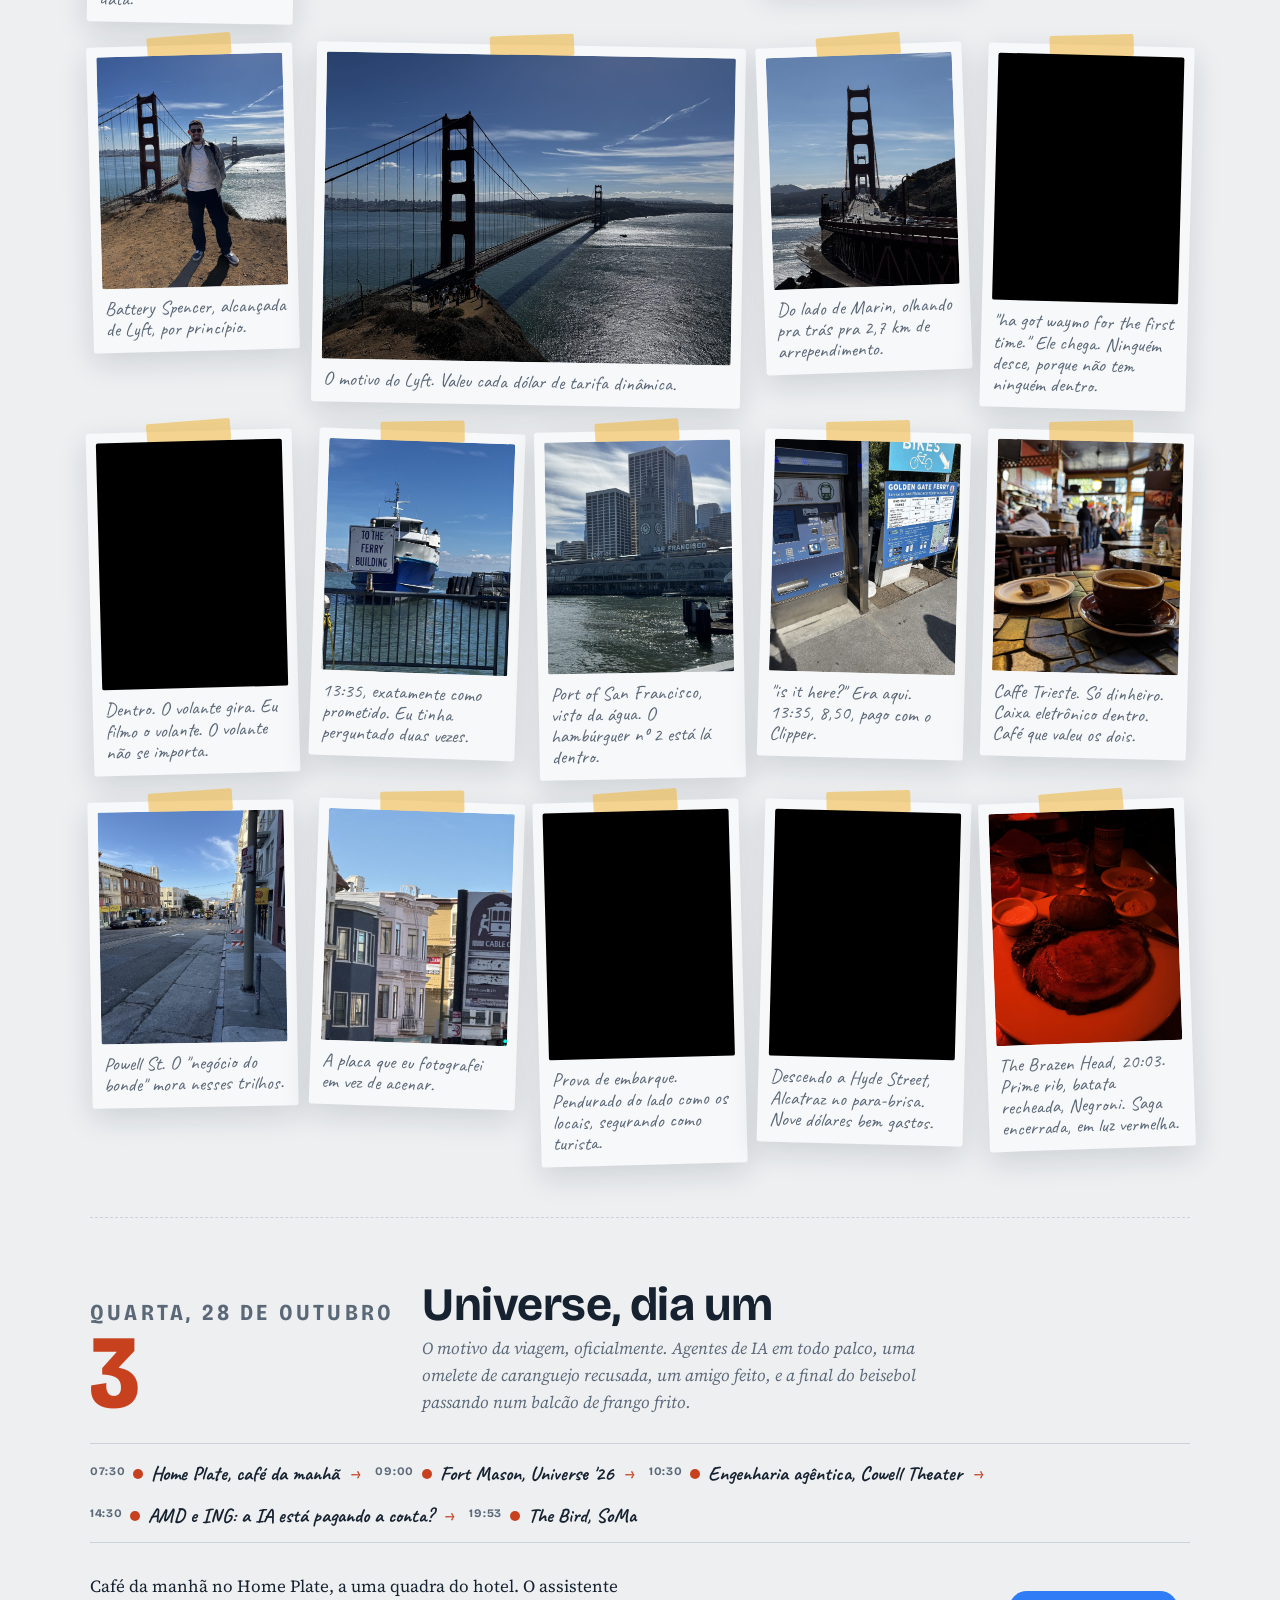
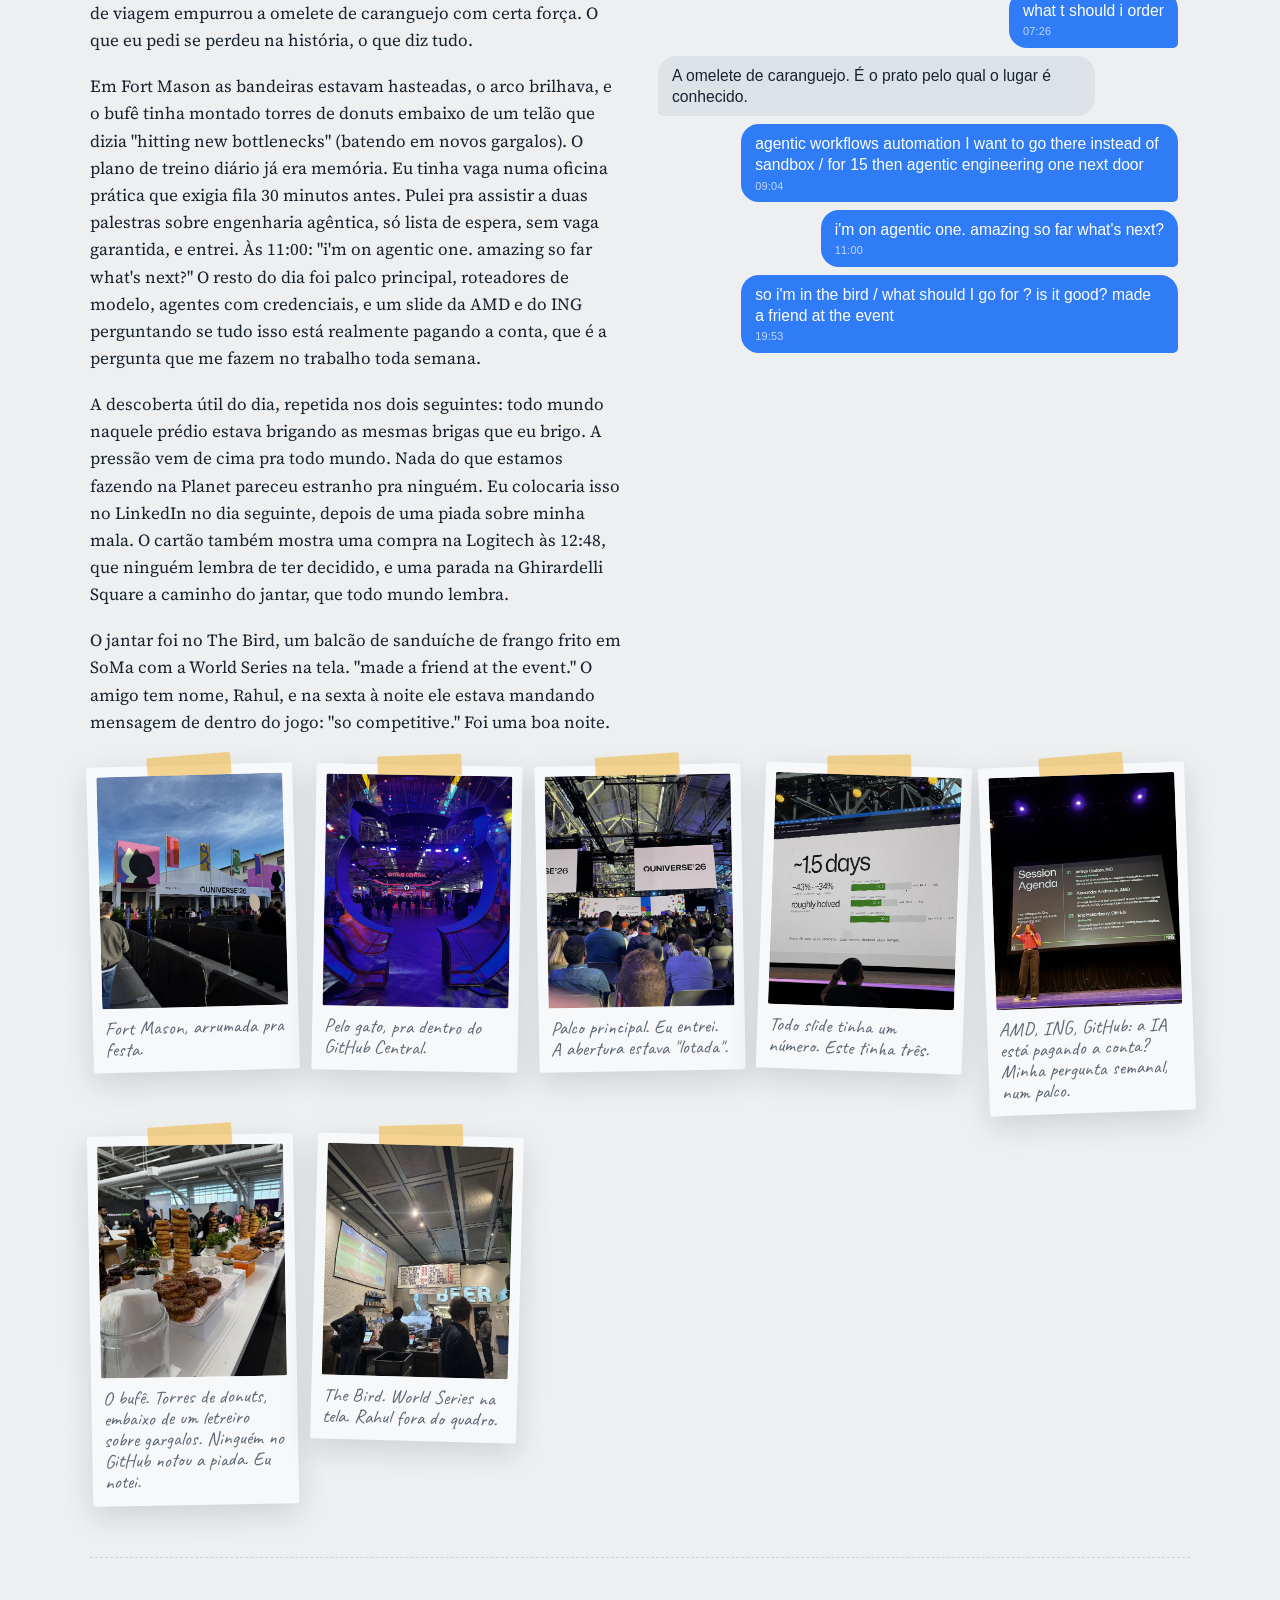
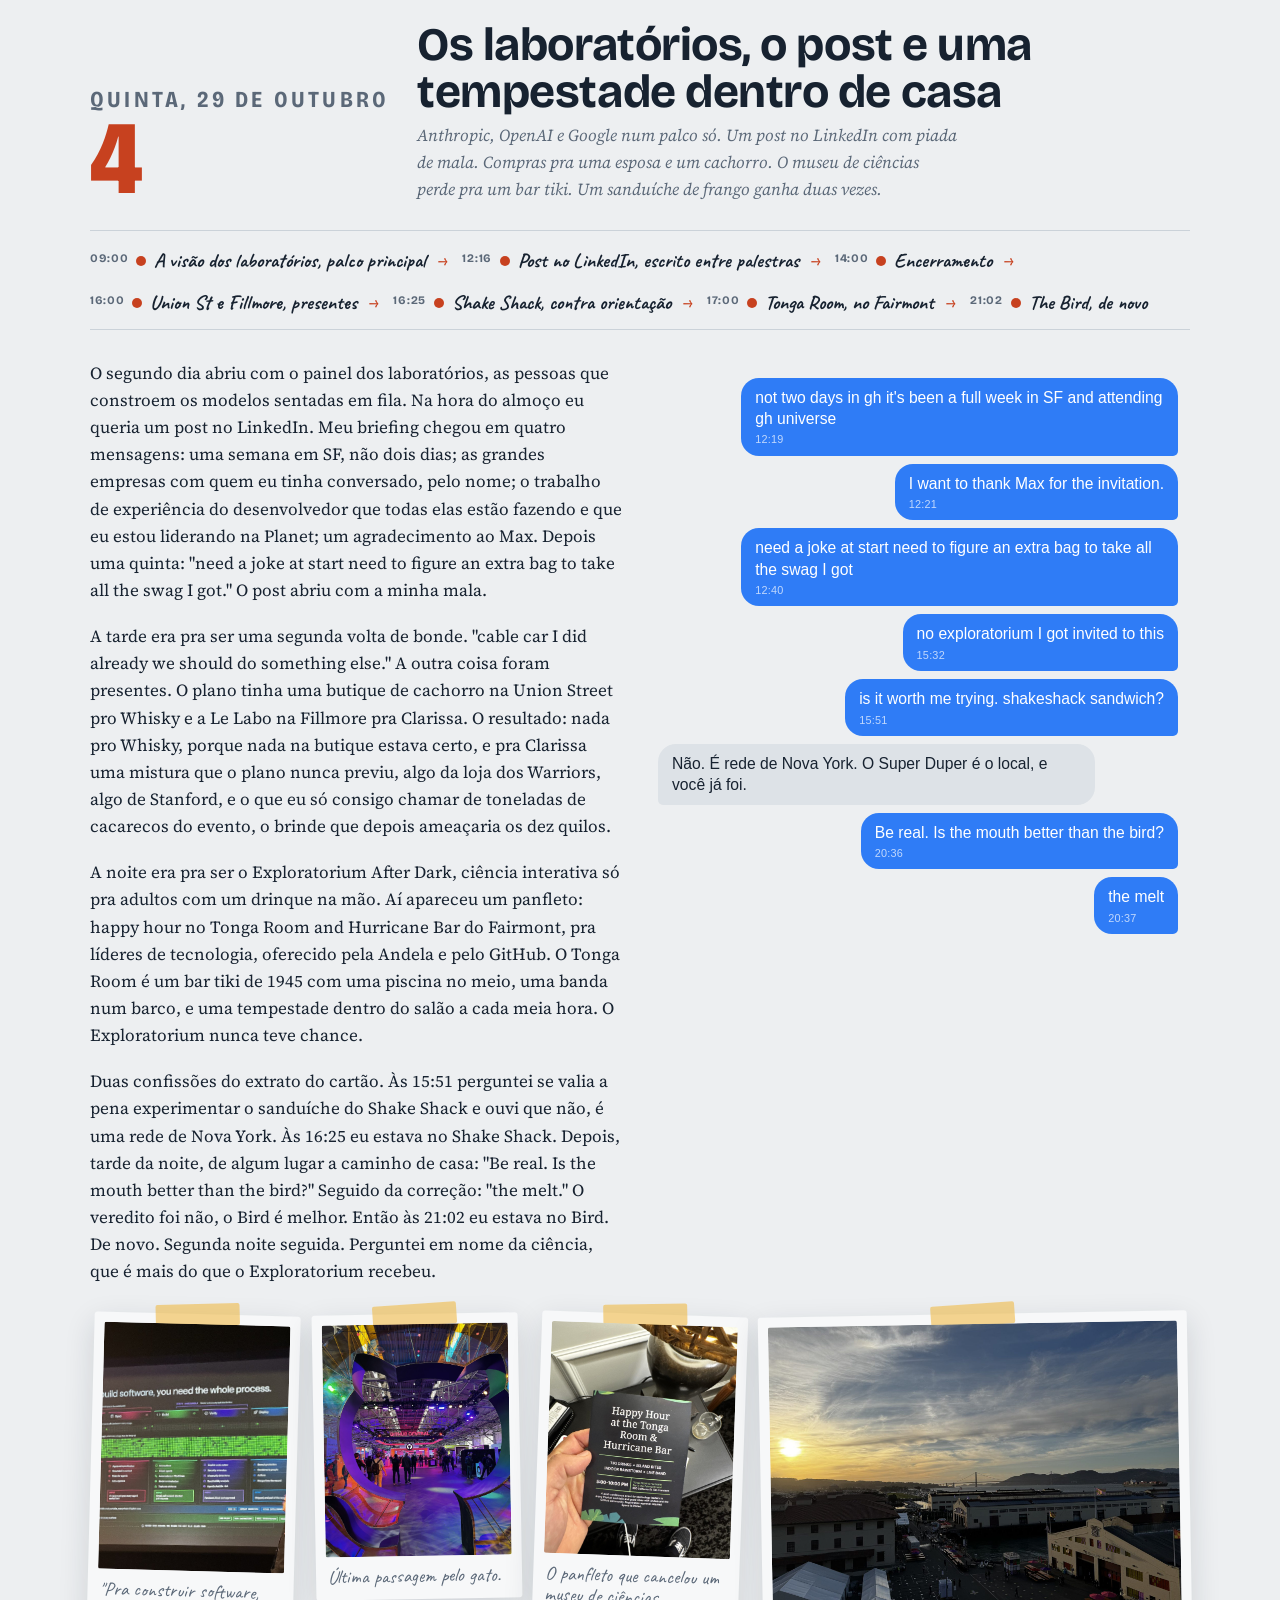
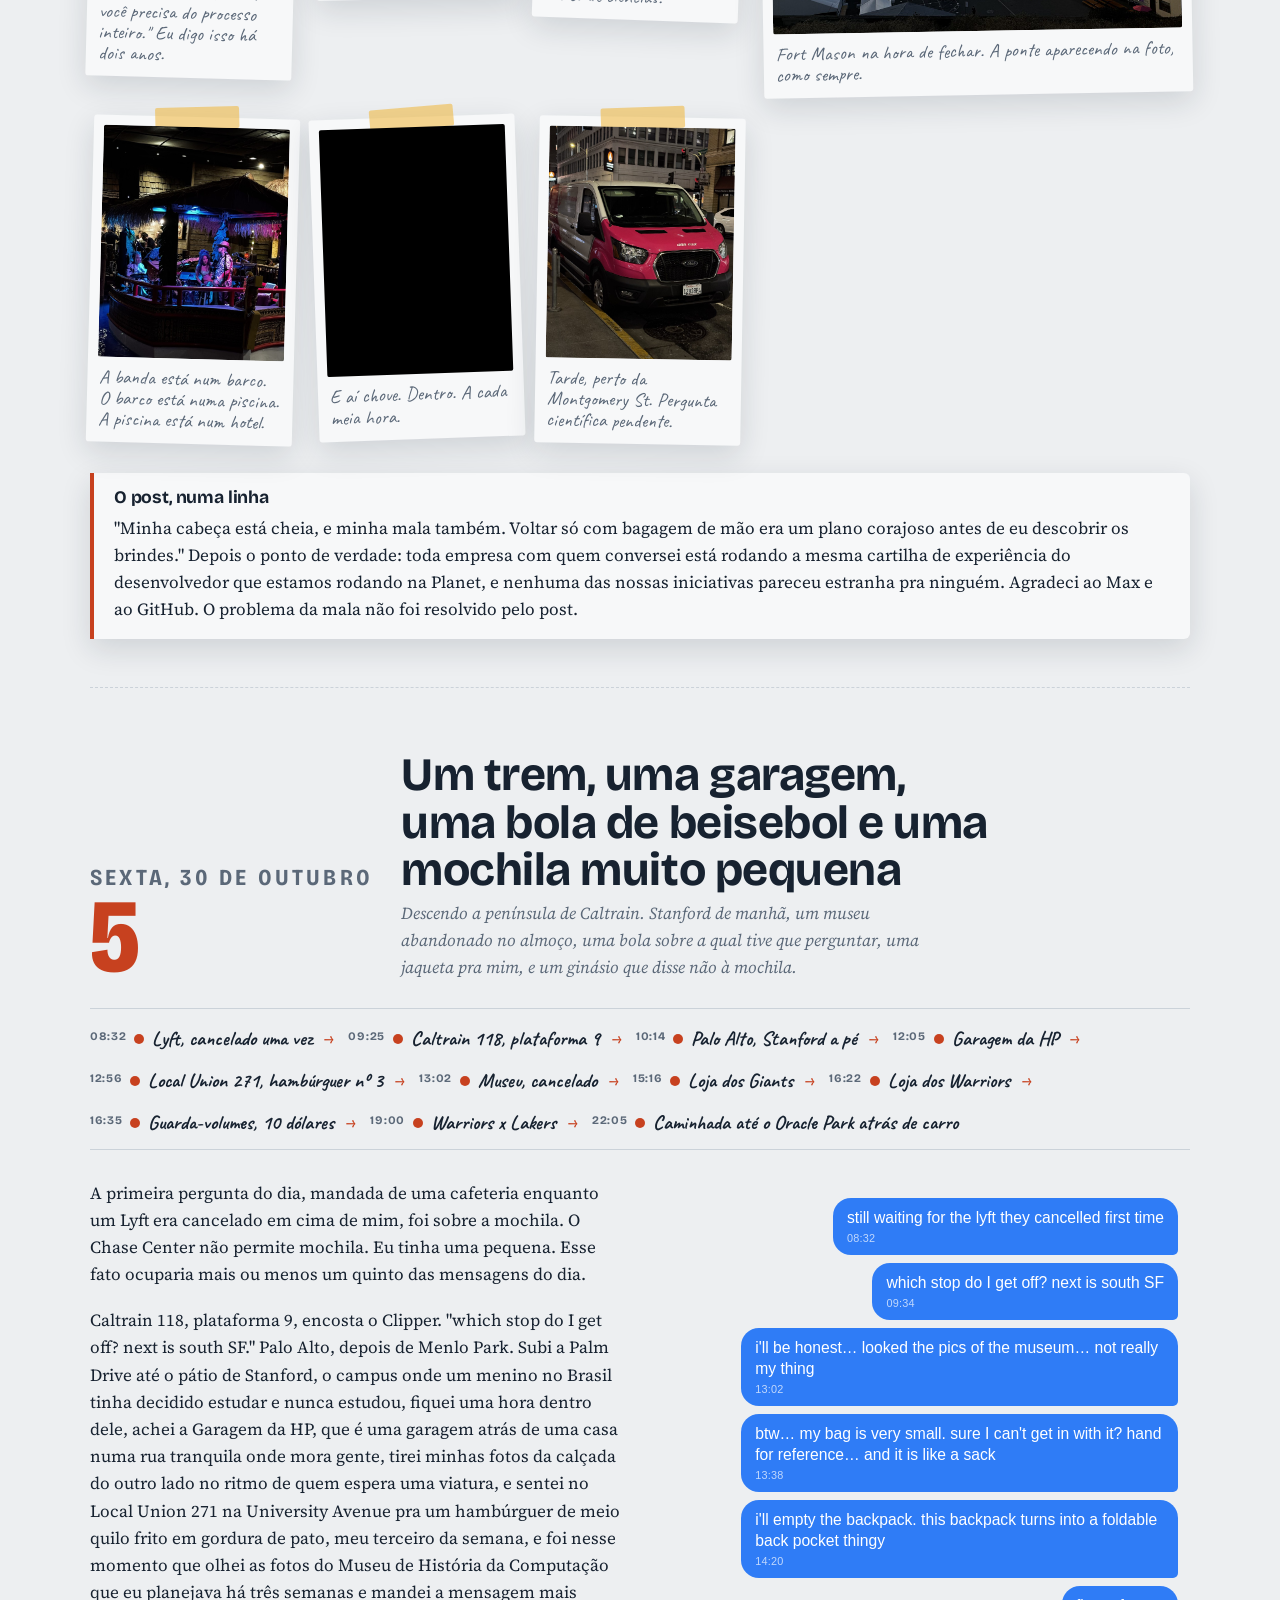
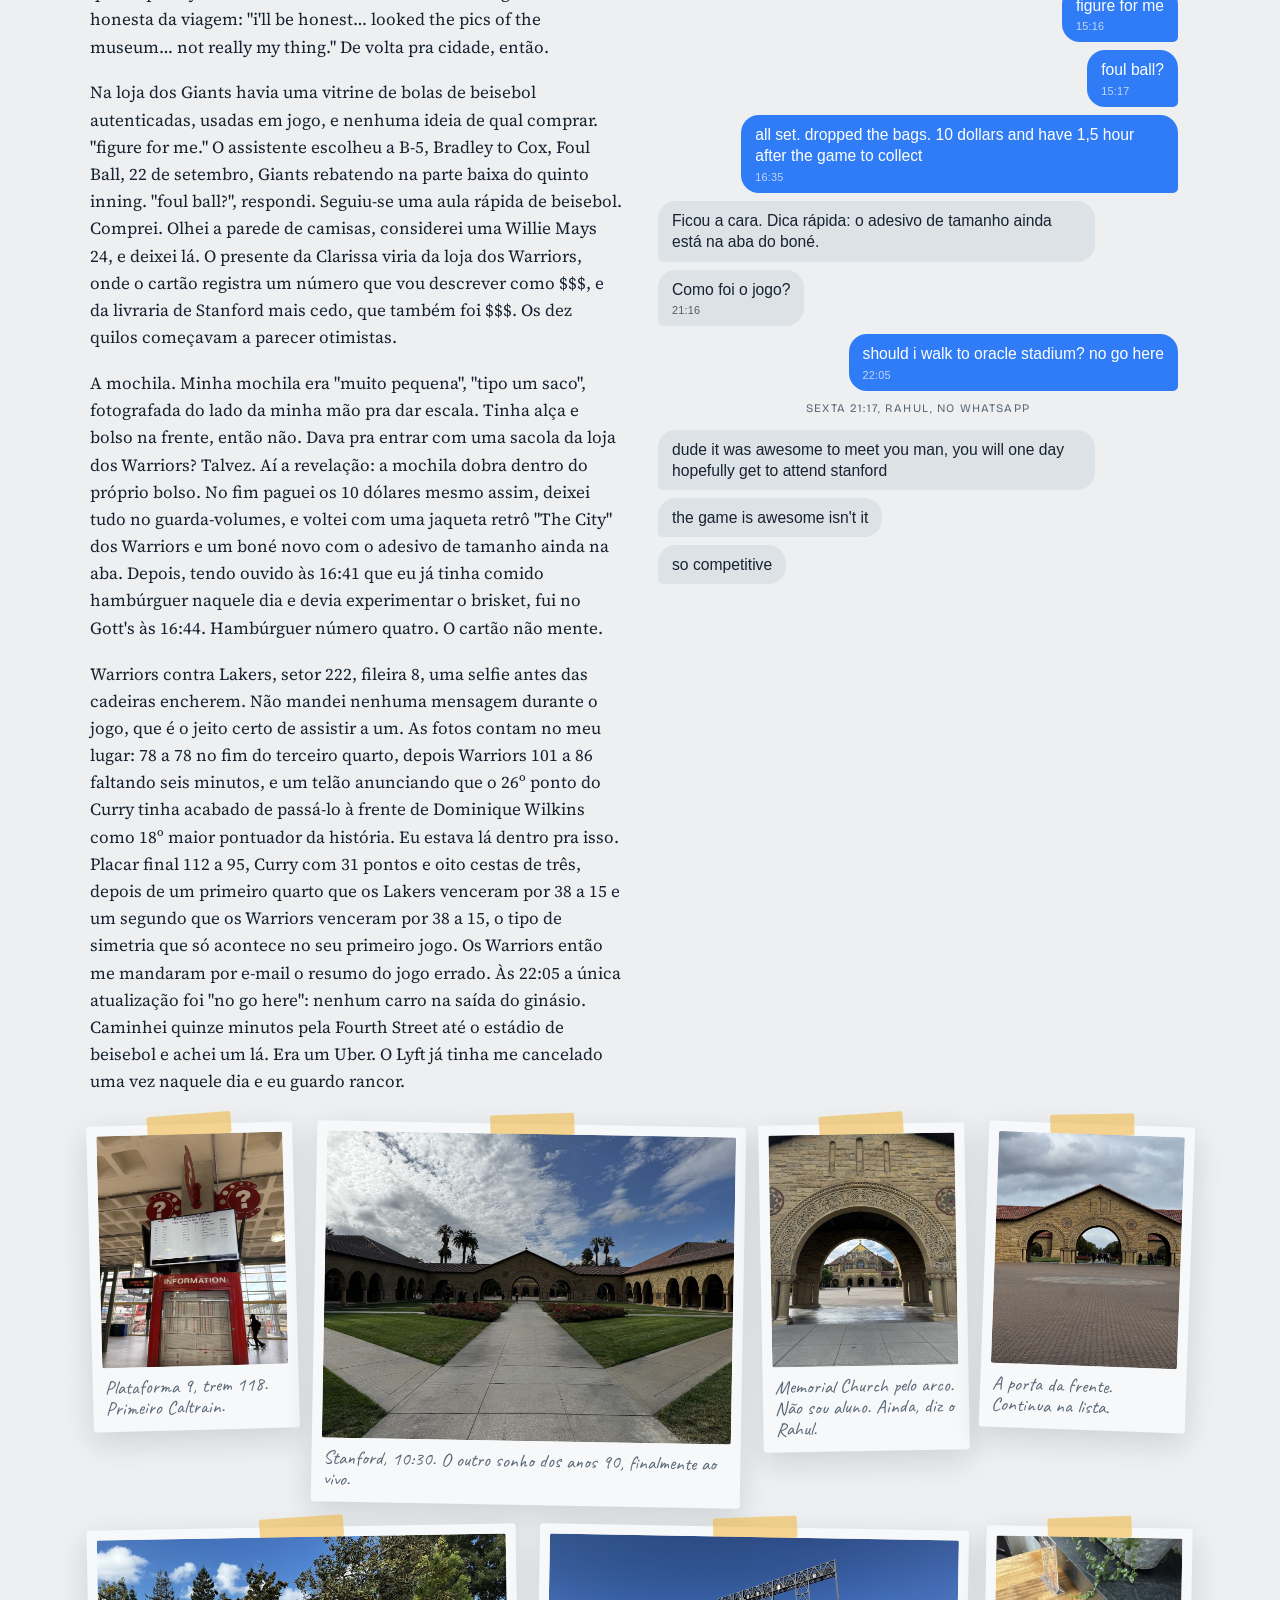
==== commit 3a17d1ea: "Side Quests SF: poster lightbox with pinch zoom, language bar hides on scroll Co-Authored-By: Claude" ====
--- a/public/side-quests/san-francisco/pt-br/index.html
+++ b/public/side-quests/san-francisco/pt-br/index.html
@@ -91,6 +91,20 @@
 .cover-art .cover-text,.cover-art .sticker{z-index:2}
 @keyframes shimmer{from{background-position:200% 0}to{background-position:-20% 0}}
 @media (prefers-reduced-motion:reduce){.ph::after,.mapcard-img::after,.cover-art::after{animation:none}}
+
+/* poster zoom */
+.mapcard-img img{cursor:zoom-in}
+.zoomhint{position:absolute;right:18px;top:18px;z-index:2;font-family:var(--display);font-size:.7rem;font-weight:700;letter-spacing:.08em;text-transform:uppercase;background:color-mix(in srgb,var(--paper) 85%,transparent);color:var(--fg);border:1px solid var(--line);border-radius:999px;padding:5px 9px;pointer-events:none}
+.lightbox{position:fixed;inset:0;z-index:50;background:#0b0f13;display:none;touch-action:none;overscroll-behavior:contain;user-select:none}
+.lightbox.open{display:block}
+.lightbox img{position:absolute;left:0;top:0;transform-origin:0 0;will-change:transform;max-width:none;pointer-events:none;-webkit-user-drag:none}
+.lightbox .lb-close{position:absolute;top:calc(env(safe-area-inset-top,0px) + 12px);right:max(12px,env(safe-area-inset-right,0px));z-index:2;appearance:none;border:0;background:rgba(255,255,255,.14);color:#fff;font:700 1rem/1 var(--display);width:40px;height:40px;border-radius:999px;cursor:pointer;backdrop-filter:blur(6px)}
+.lightbox .lb-tip{position:absolute;left:50%;bottom:calc(env(safe-area-inset-bottom,0px) + 14px);transform:translateX(-50%);color:#fff;font-family:var(--display);font-size:.75rem;letter-spacing:.06em;text-transform:uppercase;background:rgba(255,255,255,.12);padding:6px 12px;border-radius:999px;pointer-events:none;transition:opacity .6s;white-space:nowrap}
+.lightbox.used .lb-tip{opacity:0}
+body.lb-lock{overflow:hidden}
+/* langbar hides on scroll down */
+.langbar{transition:transform .3s ease,opacity .3s ease}
+.langbar.hide{transform:translateY(-140%);opacity:0;pointer-events:none}
 /* cover */
 .cover{position:relative;margin:0 auto;max-width:1100px;padding-block:28px 0}
 .cover-art{position:relative;border-radius:6px;overflow:hidden;aspect-ratio:4/3;max-width:100%;background:var(--paper);box-shadow:var(--shadow)}
@@ -793,6 +807,54 @@
   window.addEventListener('load',update);
   update();
 })();
+
+(function(){
+  var bar=document.querySelector('.langbar'); if(!bar)return;
+  var last=window.scrollY, tick=false;
+  function run(){tick=false;var y=window.scrollY;
+    if(y<80){bar.classList.remove('hide')}
+    else if(y>last+6){bar.classList.add('hide')}
+    else if(y<last-6){bar.classList.remove('hide')}
+    last=y;}
+  window.addEventListener('scroll',function(){if(!tick){tick=true;requestAnimationFrame(run)}},{passive:true});
+})();
+(function(){
+  var trig=document.querySelector('.mapcard-img img'); if(!trig)return;
+  var LBL=document.documentElement.lang.indexOf('pt')===0?{hint:'toque para ampliar',tip:'arraste · pinça ou toque duplo',close:'Fechar'}:{hint:'tap to zoom',tip:'drag · pinch or double tap',close:'Close'};
+  var hint=document.createElement('div');hint.className='zoomhint';hint.textContent=LBL.hint;trig.parentNode.appendChild(hint);
+  var lb=document.createElement('div');lb.className='lightbox';lb.setAttribute('role','dialog');lb.setAttribute('aria-modal','true');lb.setAttribute('aria-label',trig.alt);
+  lb.innerHTML='<button type="button" class="lb-close" aria-label="'+LBL.close+'">✕</button><div class="lb-tip">'+LBL.tip+'</div>';
+  var img=document.createElement('img');img.src=trig.currentSrc||trig.src;img.alt='';lb.insertBefore(img,lb.firstChild);document.body.appendChild(lb);
+  var s=1,x=0,y=0,min=1,max=6,W=0,H=0,iw=0,ih=0;
+  function apply(){img.style.transform='translate('+x+'px,'+y+'px) scale('+s+')'}
+  function clamp(){var w=iw*s,h=ih*s;
+    x=w<=W?(W-w)/2:Math.min(0,Math.max(W-w,x));
+    y=h<=H?(H-h)/2:Math.min(0,Math.max(H-h,y));}
+  function fit(){W=lb.clientWidth;H=lb.clientHeight;iw=img.naturalWidth||3000;ih=img.naturalHeight||2000;
+    min=Math.min(W/iw,H/ih);max=Math.max(4,min*8);s=H>W?Math.min(max,Math.max(W/iw,H/ih)):min;x=(W-iw*s)/2;y=(H-ih*s)/2;clamp();apply();}
+  function zoomTo(ns,cx,cy){ns=Math.max(min,Math.min(max,ns));var k=ns/s;x=cx-(cx-x)*k;y=cy-(cy-y)*k;s=ns;clamp();apply();lb.classList.add('used');}
+  function open(){lb.classList.add('open');document.body.classList.add('lb-lock');if(img.complete)fit();else img.onload=fit;lb.querySelector('.lb-close').focus();}
+  function close(){lb.classList.remove('open');document.body.classList.remove('lb-lock');trig.focus();}
+  trig.addEventListener('click',open);trig.setAttribute('tabindex','0');trig.setAttribute('role','button');
+  trig.addEventListener('keydown',function(e){if(e.key==='Enter'||e.key===' '){e.preventDefault();open()}});
+  lb.querySelector('.lb-close').addEventListener('click',close);
+  document.addEventListener('keydown',function(e){if(e.key==='Escape'&&lb.classList.contains('open'))close()});
+  window.addEventListener('resize',function(){if(lb.classList.contains('open'))fit()});
+  var pts=new Map(),lastDist=0,lastMid=null,lastTap=0,moved=false;
+  lb.addEventListener('pointerdown',function(e){if(e.target.closest('.lb-close'))return;try{lb.setPointerCapture(e.pointerId)}catch(err){}pts.set(e.pointerId,{x:e.clientX,y:e.clientY});moved=false;
+    if(pts.size===2){var a=[...pts.values()];lastDist=Math.hypot(a[0].x-a[1].x,a[0].y-a[1].y);lastMid={x:(a[0].x+a[1].x)/2,y:(a[0].y+a[1].y)/2};}});
+  lb.addEventListener('pointermove',function(e){if(!pts.has(e.pointerId))return;var p=pts.get(e.pointerId);var dx=e.clientX-p.x,dy=e.clientY-p.y;
+    if(Math.abs(dx)+Math.abs(dy)>3)moved=true;pts.set(e.pointerId,{x:e.clientX,y:e.clientY});
+    if(pts.size===1){x+=dx;y+=dy;clamp();apply();if(moved)lb.classList.add('used');}
+    else if(pts.size===2){var a=[...pts.values()];var d=Math.hypot(a[0].x-a[1].x,a[0].y-a[1].y);var m={x:(a[0].x+a[1].x)/2,y:(a[0].y+a[1].y)/2};
+      if(lastDist>0){x+=m.x-lastMid.x;y+=m.y-lastMid.y;zoomTo(s*d/lastDist,m.x,m.y);}lastDist=d;lastMid=m;}});
+  function up(e){if(!pts.has(e.pointerId))return;pts.delete(e.pointerId);lastDist=0;
+    if(pts.size===0&&!moved&&e.pointerType!=='mouse'){var now=Date.now();if(now-lastTap<320){zoomTo(s>min*1.5?min:min*3,e.clientX,e.clientY);lastTap=0}else lastTap=now;}
+    if(pts.size===0&&!moved&&e.pointerType==='mouse'&&e.detail===2){zoomTo(s>min*1.5?min:min*3,e.clientX,e.clientY);}}
+  lb.addEventListener('pointerup',up);lb.addEventListener('pointercancel',up);
+  lb.addEventListener('dblclick',function(e){zoomTo(s>min*1.5?min:min*3,e.clientX,e.clientY)});
+  lb.addEventListener('wheel',function(e){e.preventDefault();zoomTo(s*(e.deltaY<0?1.15:1/1.15),e.clientX,e.clientY)},{passive:false});
+})();
 </script>
 
 </body>
